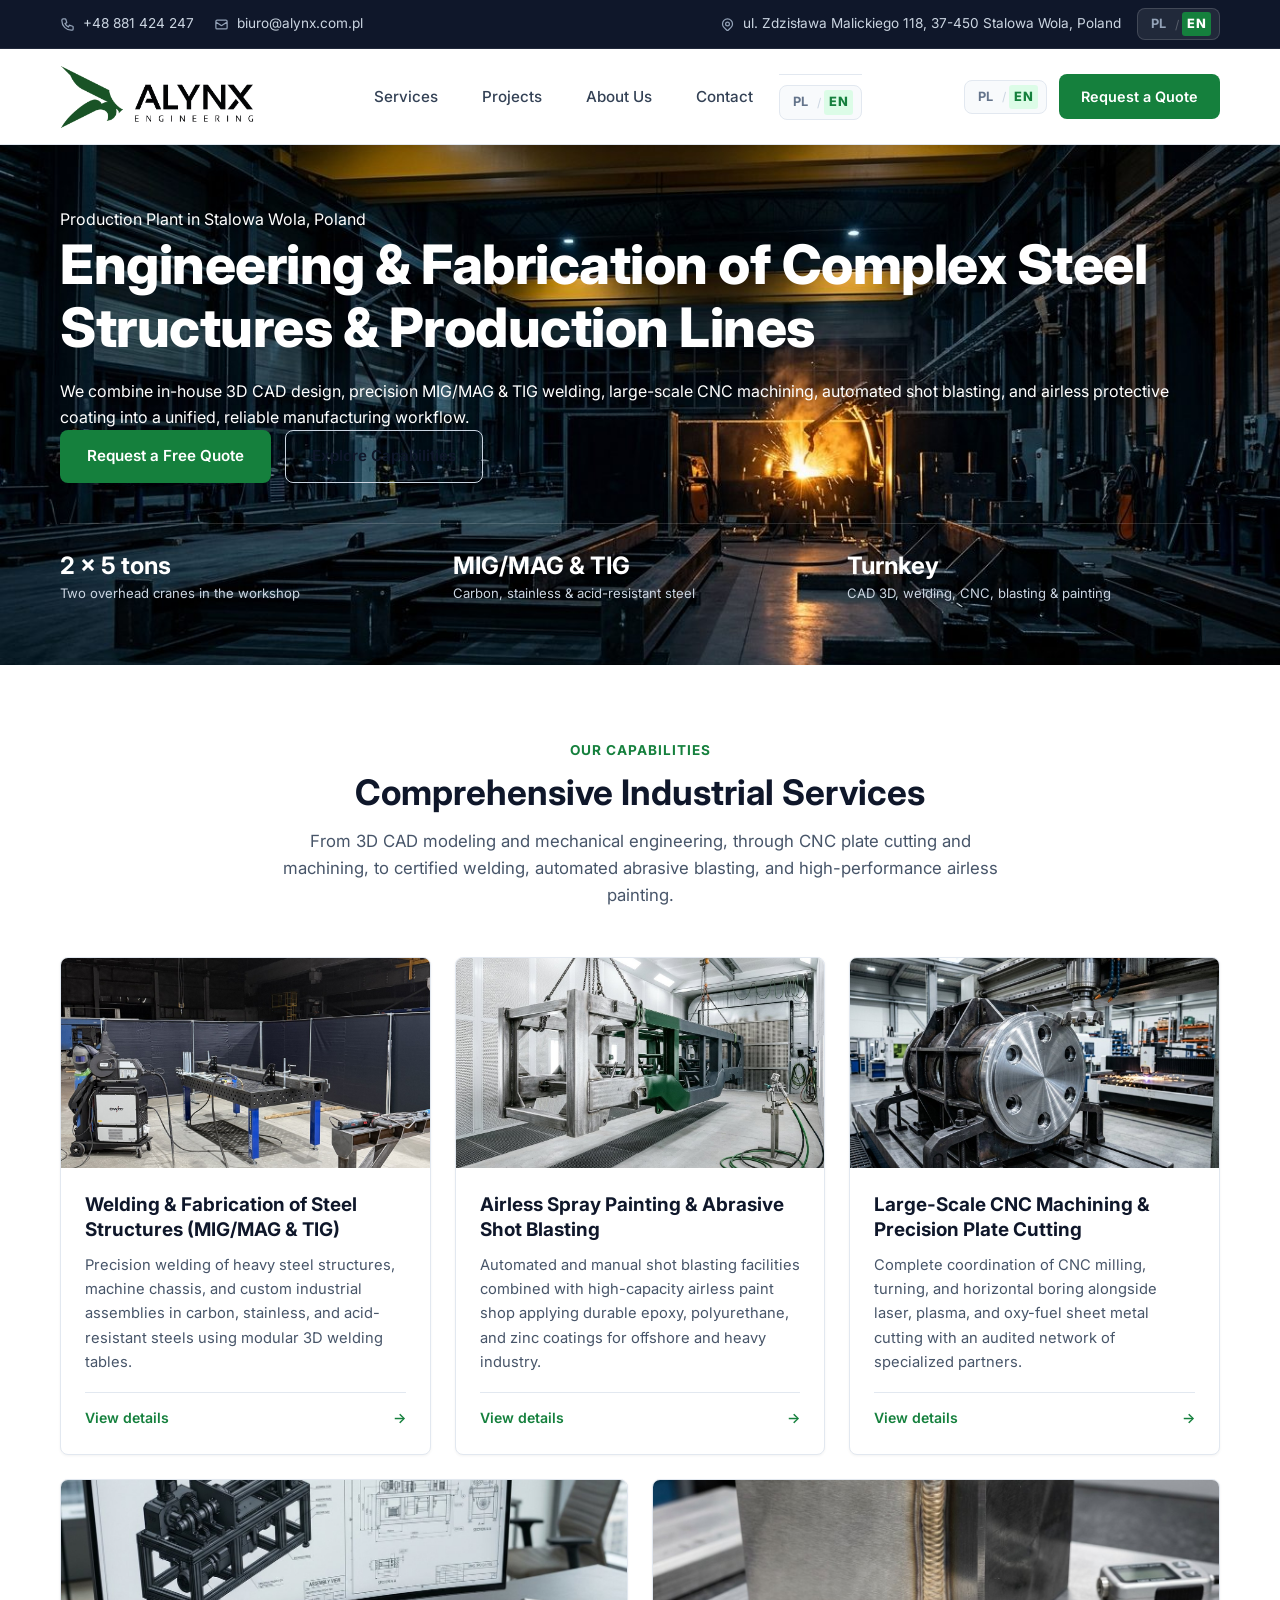
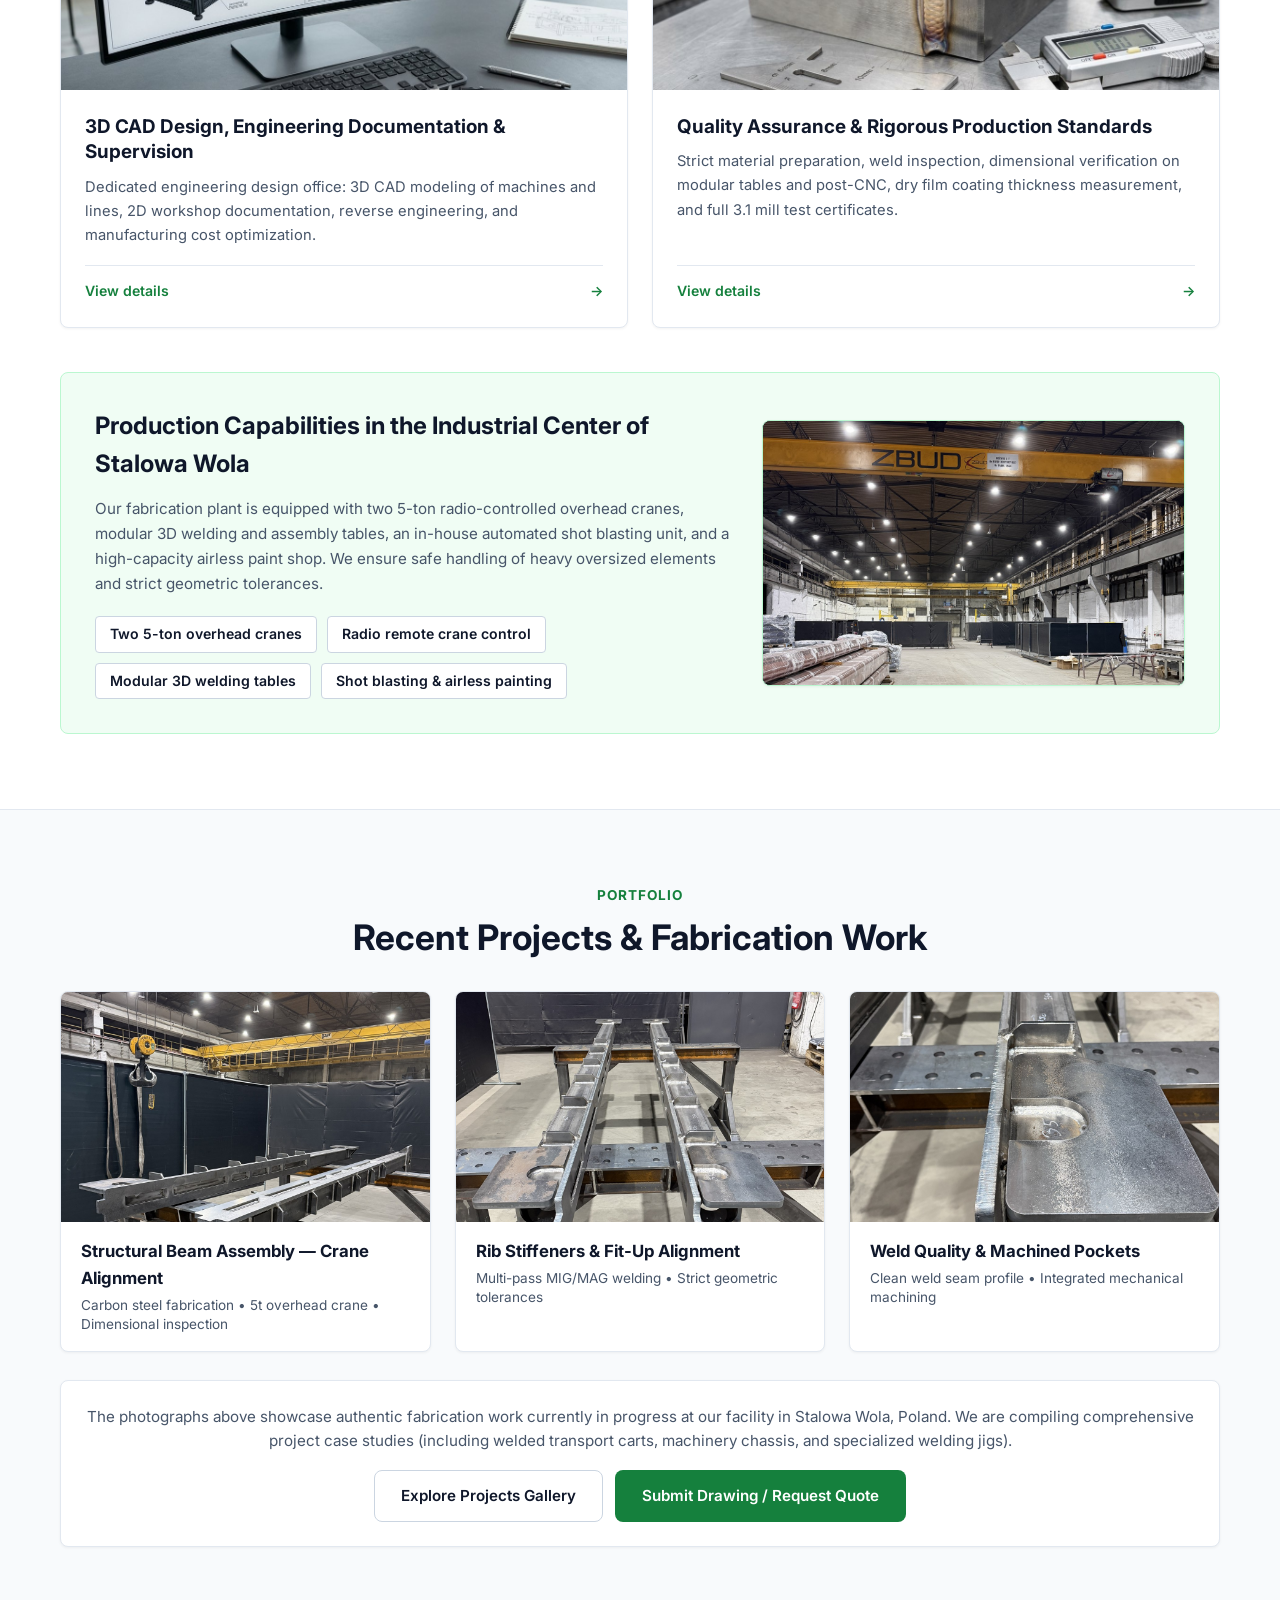
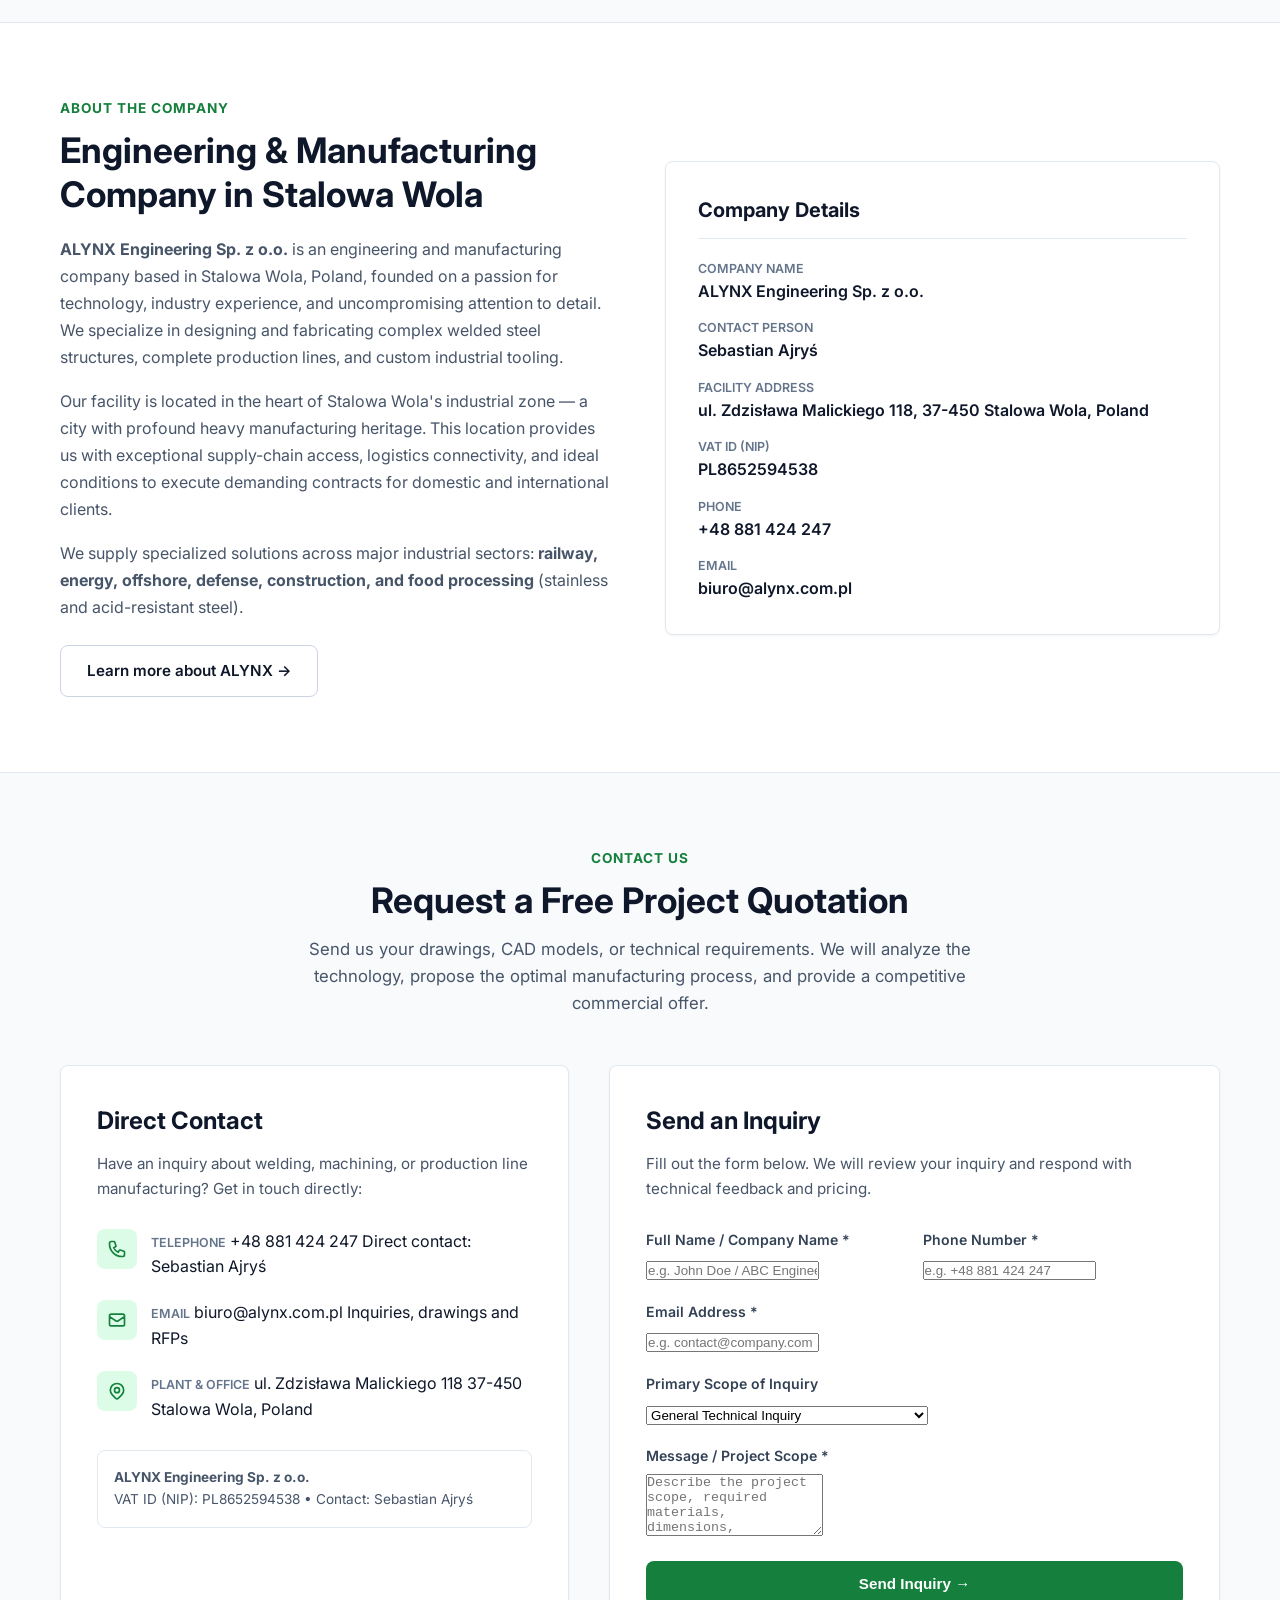
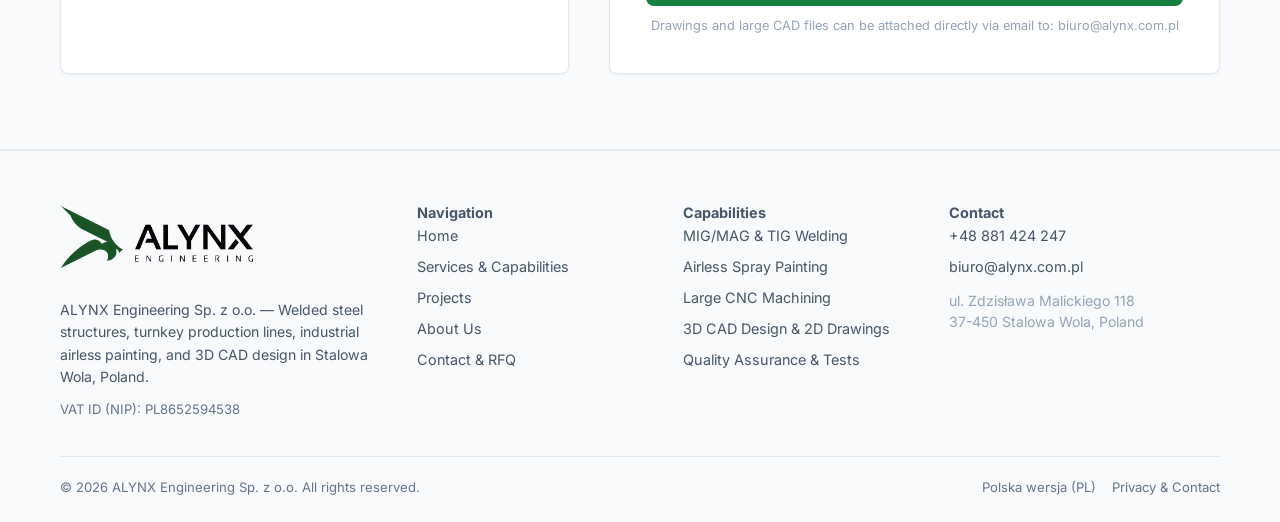
==== en/index.html @ 0e411c33 "feat: add complete English website edition with 1-click language switcher and recropped natural hall" ====
<!DOCTYPE html>
<html lang="en">
<head>
  <meta charset="UTF-8">
  <meta name="viewport" content="width=device-width, initial-scale=1.0">
  <title>ALYNX Engineering — Welded Steel Structures, Production Lines & CAD</title>
  <meta name="description" content="ALYNX Engineering in Stalowa Wola, Poland. Comprehensive fabrication of welded steel structures, production lines, industrial machinery, and CAD 3D engineering.">
  <meta name="keywords" content="welded steel structures Poland, welding Stalowa Wola, MIG MAG TIG welding, airless painting, CNC machining, production lines, CAD 3D design, ALYNX Engineering">
  
  <!-- Identity for Google, Chrome & PWA -->
  <meta name="application-name" content="ALYNX">
  <meta name="apple-mobile-web-app-title" content="ALYNX">
  <meta property="og:site_name" content="ALYNX Engineering">
  <meta property="og:title" content="ALYNX Engineering — Welded Steel Structures & Production Lines">
  <meta property="og:description" content="Turnkey engineering and steel fabrication in Stalowa Wola, Poland. MIG/MAG and TIG welding, airless painting, CNC machining and CAD 3D.">
  <meta property="og:image" content="../assets/images/logo.png">
  <link rel="manifest" href="../site.webmanifest">
  <link rel="alternate" hreflang="pl" href="../index.html">
  <link rel="alternate" hreflang="en" href="./index.html">

  <!-- Schema.org Structured Data -->
  <script type="application/ld+json">
  {
    "@context": "https://schema.org",
    "@type": "WebSite",
    "name": "ALYNX",
    "alternateName": ["ALYNX Engineering", "ALYNX Engineering Sp. z o.o."],
    "url": "https://alynx.com.pl/en/"
  }
  </script>

  <!-- Favicon & Stylesheet -->
  <link rel="icon" type="image/png" href="../assets/images/favicon.png">
  <link rel="stylesheet" href="../assets/css/style.css">
</head>
<body>

  <!-- ========================================================================
       TOP INFORMATION BAR
       ======================================================================== -->
  <div class="top-bar">
    <div class="container top-bar-content">
      <div style="display: flex; gap: 20px; align-items: center; flex-wrap: wrap;">
        <span class="top-bar-item">
          <svg xmlns="http://www.w3.org/2000/svg" fill="none" viewBox="0 0 24 24" stroke="currentColor">
            <path stroke-linecap="round" stroke-linejoin="round" stroke-width="2" d="M3 5a2 2 0 012-2h3.28a1 1 0 01.948.684l1.498 4.493a1 1 0 01-.502 1.21l-2.257 1.13a11.042 11.042 0 005.516 5.516l1.13-2.257a1 1 0 011.21-.502l4.493 1.498a1 1 0 01.684.949V19a2 2 0 01-2 2h-1C9.716 21 3 14.284 3 6V5z"/>
          </svg>
          <a href="tel:+48881424247">+48 881 424 247</a>
        </span>
        <span class="top-bar-item">
          <svg xmlns="http://www.w3.org/2000/svg" fill="none" viewBox="0 0 24 24" stroke="currentColor">
            <path stroke-linecap="round" stroke-linejoin="round" stroke-width="2" d="M3 8l7.89 5.26a2 2 0 002.22 0L21 8M5 19h14a2 2 0 002-2V7a2 2 0 00-2-2H5a2 2 0 00-2 2v10a2 2 0 002 2z"/>
          </svg>
          <a href="mailto:biuro@alynx.com.pl">biuro@alynx.com.pl</a>
        </span>
      </div>
      <div style="display: flex; gap: 16px; align-items: center;">
        <span class="top-bar-item">
          <svg xmlns="http://www.w3.org/2000/svg" fill="none" viewBox="0 0 24 24" stroke="currentColor">
            <path stroke-linecap="round" stroke-linejoin="round" stroke-width="2" d="M17.657 16.657L13.414 20.9a1.998 1.998 0 01-2.827 0l-4.244-4.243a8 8 0 1111.314 0z"/>
            <path stroke-linecap="round" stroke-linejoin="round" stroke-width="2" d="M15 11a3 3 0 11-6 0 3 3 0 016 0z"/>
          </svg>
          ul. Zdzisława Malickiego 118, 37-450 Stalowa Wola, Poland
        </span>
        <div class="lang-switcher" aria-label="Language selection">
          <a href="../index.html" class="lang-item" hreflang="pl" title="Polska wersja">PL</a>
          <span class="lang-separator">/</span>
          <span class="lang-item active">EN</span>
        </div>
      </div>
    </div>
  </div>

  <!-- ========================================================================
       MAIN HEADER & NAVIGATION
       ======================================================================== -->
  <header class="site-header">
    <div class="container header-inner">
      
      <!-- Official Logo linking to EN Homepage -->
      <a href="index.html" class="logo-btn" title="ALYNX Engineering — Home">
        <img src="../assets/images/logo.png" alt="ALYNX Engineering">
      </a>

      <!-- Navigation Menu -->
      <nav aria-label="Main navigation">
        <ul class="nav-menu" id="navMenu">
          <li><a href="services.html" class="nav-link">Services</a></li>
          <li><a href="projects.html" class="nav-link">Projects</a></li>
          <li><a href="about.html" class="nav-link">About Us</a></li>
          <li><a href="contact.html" class="nav-link">Contact</a></li>
          <li class="mobile-only-action" style="margin-top: 10px;">
            <a href="contact.html" class="btn btn-primary" style="width: 100%; text-align: center; justify-content: center;">Request a Quote</a>
          </li>
          <li class="mobile-only-action">
            <a href="tel:+48881424247" class="mobile-call-link">
              <svg xmlns="http://www.w3.org/2000/svg" width="18" height="18" fill="none" viewBox="0 0 24 24" stroke="currentColor">
                <path stroke-linecap="round" stroke-linejoin="round" stroke-width="2" d="M3 5a2 2 0 012-2h3.28a1 1 0 01.948.684l1.498 4.493a1 1 0 01-.502 1.21l-2.257 1.13a11.042 11.042 0 005.516 5.516l1.13-2.257a1 1 0 011.21-.502l4.493 1.498a1 1 0 01.684.949V19a2 2 0 01-2 2h-1C9.716 21 3 14.284 3 6V5z"/>
              </svg>
              Call: +48 881 424 247
            </a>
          </li>
          <li class="mobile-only-action" style="padding-top: 10px; border-top: 1px solid var(--gray-border); display: flex; justify-content: center;">
            <div class="lang-switcher" aria-label="Language selection">
              <a href="../index.html" class="lang-item" hreflang="pl">PL</a>
              <span class="lang-separator">/</span>
              <span class="lang-item active">EN</span>
            </div>
          </li>
        </ul>
      </nav>

      <!-- Action buttons & Language Switcher -->
      <div style="display: flex; align-items: center; gap: 12px;">
        <div class="lang-switcher" aria-label="Language selection">
          <a href="../index.html" class="lang-item" hreflang="pl" title="Polska wersja">PL</a>
          <span class="lang-separator">/</span>
          <span class="lang-item active">EN</span>
        </div>

        <a href="contact.html" class="header-cta-btn">Request a Quote</a>
        
        <button type="button" class="mobile-menu-btn" id="mobileMenuBtn" aria-label="Open menu">
          <svg xmlns="http://www.w3.org/2000/svg" fill="none" viewBox="0 0 24 24" stroke="currentColor">
            <path stroke-linecap="round" stroke-linejoin="round" stroke-width="2" d="M4 6h16M4 12h16m-7 6h7"/>
          </svg>
        </button>
      </div>

    </div>
  </header>

  <!-- ========================================================================
       HERO SECTION
       ======================================================================== -->
  <section class="hero">
    <div class="hero-bg"></div>
    <div class="container hero-container">
      
      <div class="hero-content">
        <div class="hero-badge">
          <span></span>
          Production Plant in Stalowa Wola, Poland
        </div>
        
        <h1 class="hero-title">
          Engineering &amp; Fabrication of Complex Steel Structures &amp; Production Lines
        </h1>
        
        <p class="hero-desc">
          We combine in-house 3D CAD design, precision MIG/MAG &amp; TIG welding, large-scale CNC machining, automated shot blasting, and airless protective coating into a unified, reliable manufacturing workflow.
        </p>

        <div class="hero-actions">
          <a href="contact.html" class="btn btn-primary">Request a Free Quote</a>
          <a href="services.html" class="btn btn-outline">Explore Capabilities</a>
        </div>
      </div>

      <!-- Workshop Capabilities Stats -->
      <div class="hero-stats">
        <div class="stat-item">
          <span class="stat-number">2 × 5 tons</span>
          <span class="stat-label">Two overhead cranes in the workshop</span>
        </div>
        <div class="stat-item">
          <span class="stat-number">MIG/MAG &amp; TIG</span>
          <span class="stat-label">Carbon, stainless &amp; acid-resistant steel</span>
        </div>
        <div class="stat-item">
          <span class="stat-number">Turnkey</span>
          <span class="stat-label">CAD 3D, welding, CNC, blasting &amp; painting</span>
        </div>
      </div>

    </div>
  </section>

  <!-- ========================================================================
       SECTION 1: SERVICES & CAPABILITIES
       ======================================================================== -->
  <section class="section" id="services">
    <div class="container">
      
      <div class="section-header">
        <div class="section-kicker">Our Capabilities</div>
        <h2 class="section-title">Comprehensive Industrial Services</h2>
        <p class="section-desc">
          From 3D CAD modeling and mechanical engineering, through CNC plate cutting and machining, to certified welding, automated abrasive blasting, and high-performance airless painting.
        </p>
      </div>

      <div class="services-grid-5">
        
        <!-- Service 1 -->
        <a href="services.html#welding" class="service-card">
          <div class="service-image">
            <img src="../assets/images/services/service-welding.jpg" alt="MIG/MAG and TIG welding station at ALYNX Engineering with 3D modular table and 5t crane">
          </div>
          <div class="service-content">
            <h3 class="service-title">Welding &amp; Fabrication of Steel Structures (MIG/MAG &amp; TIG)</h3>
            <p class="service-desc">
              Precision welding of heavy steel structures, machine chassis, and custom industrial assemblies in carbon, stainless, and acid-resistant steels using modular 3D welding tables.
            </p>
            <div class="service-card-footer">
              <span>View details</span>
              <span>&rarr;</span>
            </div>
          </div>
        </a>

        <!-- Service 2 -->
        <a href="services.html#painting" class="service-card">
          <div class="service-image">
            <img src="../assets/images/services/service-coating.jpg" alt="Airless spray painting and abrasive shot blasting for steel structures">
          </div>
          <div class="service-content">
            <h3 class="service-title">Airless Spray Painting &amp; Abrasive Shot Blasting</h3>
            <p class="service-desc">
              Automated and manual shot blasting facilities combined with high-capacity airless paint shop applying durable epoxy, polyurethane, and zinc coatings for offshore and heavy industry.
            </p>
            <div class="service-card-footer">
              <span>View details</span>
              <span>&rarr;</span>
            </div>
          </div>
        </a>

        <!-- Service 3 -->
        <a href="services.html#cnc" class="service-card">
          <div class="service-image">
            <img src="../assets/images/services/service-cnc.jpg" alt="Large-scale CNC machining of welded machine frames and precision plate cutting">
          </div>
          <div class="service-content">
            <h3 class="service-title">Large-Scale CNC Machining &amp; Precision Plate Cutting</h3>
            <p class="service-desc">
              Complete coordination of CNC milling, turning, and horizontal boring alongside laser, plasma, and oxy-fuel sheet metal cutting with an audited network of specialized partners.
            </p>
            <div class="service-card-footer">
              <span>View details</span>
              <span>&rarr;</span>
            </div>
          </div>
        </a>

        <!-- Service 4 -->
        <a href="services.html#cad" class="service-card">
          <div class="service-image">
            <img src="../assets/images/services/service-cad.jpg" alt="In-house 3D CAD design station and 2D technical workshop documentation">
          </div>
          <div class="service-content">
            <h3 class="service-title">3D CAD Design, Engineering Documentation &amp; Supervision</h3>
            <p class="service-desc">
              Dedicated engineering design office: 3D CAD modeling of machines and lines, 2D workshop documentation, reverse engineering, and manufacturing cost optimization.
            </p>
            <div class="service-card-footer">
              <span>View details</span>
              <span>&rarr;</span>
            </div>
          </div>
        </a>

        <!-- Service 5 -->
        <a href="services.html#quality" class="service-card">
          <div class="service-image">
            <img src="../assets/images/services/service-quality.jpg" alt="Quality control, weld inspection and dimensional verification in the workshop">
          </div>
          <div class="service-content">
            <h3 class="service-title">Quality Assurance &amp; Rigorous Production Standards</h3>
            <p class="service-desc">
              Strict material preparation, weld inspection, dimensional verification on modular tables and post-CNC, dry film coating thickness measurement, and full 3.1 mill test certificates.
            </p>
            <div class="service-card-footer">
              <span>View details</span>
              <span>&rarr;</span>
            </div>
          </div>
        </a>

      </div>

      <!-- Workshop Capabilities Banner -->
      <div class="tables-banner">
        <div>
          <h3>Production Capabilities in the Industrial Center of Stalowa Wola</h3>
          <p>
            Our fabrication plant is equipped with two 5-ton radio-controlled overhead cranes, modular 3D welding and assembly tables, an in-house automated shot blasting unit, and a high-capacity airless paint shop. We ensure safe handling of heavy oversized elements and strict geometric tolerances.
          </p>
          <div class="tables-sizes-list">
            <span class="tables-sizes-badge">Two 5-ton overhead cranes</span>
            <span class="tables-sizes-badge">Radio remote crane control</span>
            <span class="tables-sizes-badge">Modular 3D welding tables</span>
            <span class="tables-sizes-badge">Shot blasting &amp; airless painting</span>
          </div>
        </div>
        <div class="tables-banner-img">
          <img src="../assets/images/tables/facility-hall.jpg" alt="Production workshop of ALYNX Engineering in Stalowa Wola with two 5-ton overhead cranes and welding booths" data-lightbox="../assets/images/tables/facility-hall.jpg" data-caption="Production workshop of ALYNX Engineering in Stalowa Wola: 5-ton overhead cranes with radio control and modular welding stations" style="cursor: pointer;">
        </div>
      </div>

    </div>
  </section>

  <!-- ========================================================================
       SECTION 2: PROJECTS & PORTFOLIO
       ======================================================================== -->
  <section class="section section-alt" id="projects">
    <div class="container">
      
      <div class="section-header" style="margin-bottom: 32px;">
        <div class="section-kicker">Portfolio</div>
        <h2 class="section-title">Recent Projects &amp; Fabrication Work</h2>
      </div>

      <!-- Gallery Grid of recent work -->
      <div class="gallery-grid" style="margin-bottom: 28px;">
        <div class="gallery-item">
          <div class="gallery-img-wrap">
            <img src="../assets/images/realizacje/realizacja-01.jpg" alt="Heavy structural beam assembly — fabrication and alignment under a 5-ton crane" data-lightbox="../assets/images/realizacje/realizacja-01.jpg" data-caption="Heavy structural beam assembly — fabrication and alignment under a 5-ton crane in the Stalowa Wola workshop" style="cursor: pointer;">
          </div>
          <div class="gallery-info">
            <div class="gallery-title">Structural Beam Assembly — Crane Alignment</div>
            <div class="gallery-sub">Carbon steel fabrication • 5t overhead crane • Dimensional inspection</div>
          </div>
        </div>

        <div class="gallery-item">
          <div class="gallery-img-wrap">
            <img src="../assets/images/realizacje/realizacja-02.jpg" alt="Internal stiffeners, rib alignment and precision weld preparation" data-lightbox="../assets/images/realizacje/realizacja-02.jpg" data-caption="Internal stiffeners, rib alignment and precision weld preparation on assembly trestles" style="cursor: pointer;">
          </div>
          <div class="gallery-info">
            <div class="gallery-title">Rib Stiffeners &amp; Fit-Up Alignment</div>
            <div class="gallery-sub">Multi-pass MIG/MAG welding • Strict geometric tolerances</div>
          </div>
        </div>

        <div class="gallery-item">
          <div class="gallery-img-wrap">
            <img src="../assets/images/realizacje/realizacja-03.jpg" alt="High-quality multi-pass weld profile and CNC-milled pocket in heavy steel plate" data-lightbox="../assets/images/realizacje/realizacja-03.jpg" data-caption="High-quality multi-pass weld profile and CNC-milled pocket in heavy steel plate" style="cursor: pointer;">
          </div>
          <div class="gallery-info">
            <div class="gallery-title">Weld Quality &amp; Machined Pockets</div>
            <div class="gallery-sub">Clean weld seam profile • Integrated mechanical machining</div>
          </div>
        </div>
      </div>

      <div style="background-color: #FFFFFF; border: 1px solid var(--gray-border); border-radius: var(--radius); padding: 24px; text-align: center; box-shadow: var(--shadow-sm);">
        <p style="color: var(--text-muted); font-size: 0.95rem; margin-bottom: 16px; line-height: 1.6;">
          The photographs above showcase authentic fabrication work currently in progress at our facility in Stalowa Wola, Poland. We are compiling comprehensive project case studies (including welded transport carts, machinery chassis, and specialized welding jigs).
        </p>
        <div style="display: flex; gap: 12px; justify-content: center; flex-wrap: wrap;">
          <a href="projects.html" class="btn btn-outline">Explore Projects Gallery</a>
          <a href="contact.html" class="btn btn-primary">Submit Drawing / Request Quote</a>
        </div>
      </div>

    </div>
  </section>

  <!-- ========================================================================
       SECTION 3: ABOUT US
       ======================================================================== -->
  <section class="section" id="about">
    <div class="container">
      <div class="about-grid">
        
        <div class="about-text">
          <div class="section-kicker">About the Company</div>
          <h2 class="section-title" style="text-align: left; margin-bottom: 20px;">
            Engineering &amp; Manufacturing Company in Stalowa Wola
          </h2>
          <p>
            <strong>ALYNX Engineering Sp. z o.o.</strong> is an engineering and manufacturing company based in Stalowa Wola, Poland, founded on a passion for technology, industry experience, and uncompromising attention to detail. We specialize in designing and fabricating complex welded steel structures, complete production lines, and custom industrial tooling.
          </p>
          <p>
            Our facility is located in the heart of Stalowa Wola's industrial zone — a city with profound heavy manufacturing heritage. This location provides us with exceptional supply-chain access, logistics connectivity, and ideal conditions to execute demanding contracts for domestic and international clients.
          </p>
          <p>
            We supply specialized solutions across major industrial sectors: <strong>railway, energy, offshore, defense, construction, and food processing</strong> (stainless and acid-resistant steel).
          </p>

          <div style="margin-top: 24px;">
            <a href="about.html" class="btn btn-outline">Learn more about ALYNX &rarr;</a>
          </div>
        </div>

        <!-- Company Details Card -->
        <div class="about-card-box">
          <h4>Company Details</h4>
          
          <div class="company-data-row">
            <span class="company-data-label">Company Name</span>
            <span class="company-data-value">ALYNX Engineering Sp. z o.o.</span>
          </div>

          <div class="company-data-row">
            <span class="company-data-label">Contact Person</span>
            <span class="company-data-value">Sebastian Ajryś</span>
          </div>

          <div class="company-data-row">
            <span class="company-data-label">Facility Address</span>
            <span class="company-data-value">ul. Zdzisława Malickiego 118, 37-450 Stalowa Wola, Poland</span>
          </div>

          <div class="company-data-row">
            <span class="company-data-label">VAT ID (NIP)</span>
            <span class="company-data-value">PL8652594538</span>
          </div>

          <div class="company-data-row">
            <span class="company-data-label">Phone</span>
            <span class="company-data-value"><a href="tel:+48881424247">+48 881 424 247</a></span>
          </div>

          <div class="company-data-row" style="margin-bottom: 0;">
            <span class="company-data-label">Email</span>
            <span class="company-data-value"><a href="mailto:biuro@alynx.com.pl">biuro@alynx.com.pl</a></span>
          </div>
        </div>

      </div>
    </div>
  </section>

  <!-- ========================================================================
       SECTION 4: CONTACT & RFP FORM
       ======================================================================== -->
  <section class="section section-alt" id="contact">
    <div class="container">
      
      <div class="section-header">
        <div class="section-kicker">Contact Us</div>
        <h2 class="section-title">Request a Free Project Quotation</h2>
        <p class="section-desc">
          Send us your drawings, CAD models, or technical requirements. We will analyze the technology, propose the optimal manufacturing process, and provide a competitive commercial offer.
        </p>
      </div>

      <div class="contact-grid">
        
        <!-- Contact Card -->
        <div class="contact-card">
          <h3>Direct Contact</h3>
          <p>
            Have an inquiry about welding, machining, or production line manufacturing? Get in touch directly:
          </p>

          <div class="contact-list">
            <div class="contact-row">
              <div class="contact-icon">
                <svg xmlns="http://www.w3.org/2000/svg" fill="none" viewBox="0 0 24 24" stroke="currentColor">
                  <path stroke-linecap="round" stroke-linejoin="round" stroke-width="2" d="M3 5a2 2 0 012-2h3.28a1 1 0 01.948.684l1.498 4.493a1 1 0 01-.502 1.21l-2.257 1.13a11.042 11.042 0 005.516 5.516l1.13-2.257a1 1 0 011.21-.502l4.493 1.498a1 1 0 01.684.949V19a2 2 0 01-2 2h-1C9.716 21 3 14.284 3 6V5z"/>
                </svg>
              </div>
              <div>
                <span class="contact-label">Telephone</span>
                <a href="tel:+48881424247" class="contact-val">+48 881 424 247</a>
                <span class="contact-sub">Direct contact: Sebastian Ajryś</span>
              </div>
            </div>

            <div class="contact-row">
              <div class="contact-icon">
                <svg xmlns="http://www.w3.org/2000/svg" fill="none" viewBox="0 0 24 24" stroke="currentColor">
                  <path stroke-linecap="round" stroke-linejoin="round" stroke-width="2" d="M3 8l7.89 5.26a2 2 0 002.22 0L21 8M5 19h14a2 2 0 002-2V7a2 2 0 00-2-2H5a2 2 0 00-2 2v10a2 2 0 002 2z"/>
                </svg>
              </div>
              <div>
                <span class="contact-label">Email</span>
                <a href="mailto:biuro@alynx.com.pl" class="contact-val">biuro@alynx.com.pl</a>
                <span class="contact-sub">Inquiries, drawings and RFPs</span>
              </div>
            </div>

            <div class="contact-row">
              <div class="contact-icon">
                <svg xmlns="http://www.w3.org/2000/svg" fill="none" viewBox="0 0 24 24" stroke="currentColor">
                  <path stroke-linecap="round" stroke-linejoin="round" stroke-width="2" d="M17.657 16.657L13.414 20.9a1.998 1.998 0 01-2.827 0l-4.244-4.243a8 8 0 1111.314 0z"/>
                  <path stroke-linecap="round" stroke-linejoin="round" stroke-width="2" d="M15 11a3 3 0 11-6 0 3 3 0 016 0z"/>
                </svg>
              </div>
              <div>
                <span class="contact-label">Plant &amp; Office</span>
                <span class="contact-val">ul. Zdzisława Malickiego 118</span>
                <span class="contact-sub">37-450 Stalowa Wola, Poland</span>
              </div>
            </div>
          </div>

          <div style="background-color: #FFFFFF; border: 1px solid var(--gray-border); border-radius: var(--radius); padding: 16px; font-size: 0.85rem; color: #475569;">
            <strong>ALYNX Engineering Sp. z o.o.</strong><br>
            VAT ID (NIP): PL8652594538 • Contact: Sebastian Ajryś
          </div>
        </div>

        <!-- RFQ Form -->
        <div class="contact-card">
          <h3>Send an Inquiry</h3>
          <p>
            Fill out the form below. We will review your inquiry and respond with technical feedback and pricing.
          </p>

          <form id="contactForm" class="contact-form">
            <div class="form-row">
              <div class="form-group">
                <label for="cName" class="form-label">Full Name / Company Name *</label>
                <input type="text" id="cName" class="form-control" placeholder="e.g. John Doe / ABC Engineering" required>
              </div>
              <div class="form-group">
                <label for="cPhone" class="form-label">Phone Number *</label>
                <input type="tel" id="cPhone" class="form-control" placeholder="e.g. +48 881 424 247" required>
              </div>
            </div>

            <div class="form-group">
              <label for="cEmail" class="form-label">Email Address *</label>
              <input type="email" id="cEmail" class="form-control" placeholder="e.g. contact@company.com" required>
            </div>

            <div class="form-group">
              <label for="cService" class="form-label">Primary Scope of Inquiry</label>
              <select id="cService" class="form-control">
                <option value="General Inquiry">General Technical Inquiry</option>
                <option value="Welding & Steel Structures">Welding &amp; Fabrication of Steel Structures</option>
                <option value="Airless Spray Painting & Blasting">Airless Painting &amp; Abrasive Blasting</option>
                <option value="CNC Machining & Cutting">Large-Scale CNC Machining &amp; Cutting</option>
                <option value="CAD 3D Design">3D CAD Design &amp; Technical Documentation</option>
                <option value="Production Lines">Complete Production Lines / Jigs &amp; Fixtures</option>
              </select>
            </div>

            <div class="form-group">
              <label for="cMessage" class="form-label">Message / Project Scope *</label>
              <textarea id="cMessage" class="form-control" rows="4" placeholder="Describe the project scope, required materials, dimensions, quantities, or technical requirements..." required></textarea>
            </div>

            <button type="submit" class="btn btn-primary" style="width: 100%; justify-content: center;" id="submitBtn">
              Send Inquiry &rarr;
            </button>
            <div style="font-size: 0.8rem; color: #94A3B8; text-align: center; margin-top: 10px;">
              Drawings and large CAD files can be attached directly via email to: biuro@alynx.com.pl
            </div>
          </form>
        </div>

      </div>

    </div>
  </section>

  <!-- ========================================================================
       FOOTER
       ======================================================================== -->
  <footer class="site-footer">
    <div class="container">
      
      <div class="footer-grid">
        
        <!-- Column 1: About & Logo -->
        <div>
          <a href="index.html" class="logo-btn" style="margin-bottom: 12px;">
            <img src="../assets/images/logo.png" alt="ALYNX Engineering" class="footer-logo">
          </a>
          <p class="footer-about">
            ALYNX Engineering Sp. z o.o. — Welded steel structures, turnkey production lines, industrial airless painting, and 3D CAD design in Stalowa Wola, Poland.
          </p>
          <div style="font-size: 0.82rem; color: #64748B;">VAT ID (NIP): PL8652594538</div>
        </div>

        <!-- Column 2: Navigation Links -->
        <div>
          <h4 class="footer-title">Navigation</h4>
          <ul class="footer-links">
            <li><a href="index.html">Home</a></li>
            <li><a href="services.html">Services &amp; Capabilities</a></li>
            <li><a href="projects.html">Projects</a></li>
            <li><a href="about.html">About Us</a></li>
            <li><a href="contact.html">Contact &amp; RFQ</a></li>
          </ul>
        </div>

        <!-- Column 3: Capabilities -->
        <div>
          <h4 class="footer-title">Capabilities</h4>
          <ul class="footer-links">
            <li><a href="services.html#welding">MIG/MAG &amp; TIG Welding</a></li>
            <li><a href="services.html#painting">Airless Spray Painting</a></li>
            <li><a href="services.html#cnc">Large CNC Machining</a></li>
            <li><a href="services.html#cad">3D CAD Design &amp; 2D Drawings</a></li>
            <li><a href="services.html#quality">Quality Assurance &amp; Tests</a></li>
          </ul>
        </div>

        <!-- Column 4: Contact -->
        <div>
          <h4 class="footer-title">Contact</h4>
          <ul class="footer-links">
            <li><a href="tel:+48881424247">+48 881 424 247</a></li>
            <li><a href="mailto:biuro@alynx.com.pl">biuro@alynx.com.pl</a></li>
            <li style="color: #94A3B8; font-size: 0.88rem; line-height: 1.5; margin-top: 4px;">
              ul. Zdzisława Malickiego 118<br>
              37-450 Stalowa Wola, Poland
            </li>
          </ul>
        </div>

      </div>

      <!-- Copyright Bottom Bar -->
      <div class="footer-bottom">
        <div>
          &copy; <span id="currentYear">2026</span> ALYNX Engineering Sp. z o.o. All rights reserved.
        </div>
        <div style="display: flex; gap: 16px; align-items: center;">
          <a href="../index.html" hreflang="pl">Polska wersja (PL)</a>
          <a href="contact.html">Privacy &amp; Contact</a>
        </div>
      </div>

    </div>
  </footer>

  <!-- Main JavaScript File -->
  <script src="../assets/js/main.js"></script>
</body>
</html>
---- assets/css/style.css ----
/* ==========================================================================
   ALYNX Engineering — Oficjalny Arkusz Stylów
   Kolorystyka: Przemysłowa zieleń (Forest Green) + Odcienie szarości i grafitu
   Styl: Czysty, przejrzysty, autentyczny warsztatowy (wzorem Qualis Konstrukcje)
   Pełna optymalizacja responsywna Mobile-First (RWD dla telefonów i tabletów)
   ========================================================================== */

@import url('https://fonts.googleapis.com/css2?family=Inter:wght@400;500;600;700;800&display=swap');

/* --- Zmienne projektowe --- */
:root {
  /* Tła */
  --bg-body: #FFFFFF;
  --bg-alt: #F8FAFC;
  --bg-card: #FFFFFF;
  
  /* Typografia i teksty */
  --text-main: #0F172A;
  --text-muted: #475569;
  --text-light: #64748B;
  
  /* Odcienie szarości */
  --gray-border: #E2E8F0;
  --gray-border-hover: #CBD5E1;
  --gray-dark: #0F172A;
  --gray-slate: #1E293B;
  
  /* Odcienie zieleni (przemysłowy, elegancki, solidny) */
  --primary: #15803D;        /* Forest / Racing Industrial Green */
  --primary-hover: #166534;  /* Ciemniejsza zieleń przy najechaniu */
  --primary-dark: #14532D;
  --primary-light: #DCFCE7; /* Bardzo jasny miętowy/szałwiowy */
  --primary-subtle: #F0FDF4;/* Tło subtelnych sekcji */
  --accent-green: #22C55E;  /* Żywsza zieleń na akcenty */

  /* Czcionka */
  --font-base: 'Inter', -apple-system, BlinkMacSystemFont, "Segoe UI", Roboto, Helvetica, Arial, sans-serif;
  
  /* Wymiary i odstępy */
  --container-width: 1200px;
  --header-height: 95px;    /* Wysokość nagłówka na komputerach */
  --radius: 8px;
  --shadow-sm: 0 1px 3px rgba(0, 0, 0, 0.05);
  --shadow-md: 0 4px 14px rgba(0, 0, 0, 0.08);
  --shadow-lg: 0 10px 30px rgba(0, 0, 0, 0.12);
  --transition: all 0.2s ease-in-out;
}

/* --- Reset & Baza --- */
*, *::before, *::after {
  box-sizing: border-box;
  margin: 0;
  padding: 0;
}

html {
  scroll-behavior: smooth;
  font-size: 16px;
  -webkit-text-size-adjust: 100%;
}

body {
  font-family: var(--font-base);
  background-color: var(--bg-body);
  color: var(--text-main);
  line-height: 1.6;
  overflow-x: hidden;
  -webkit-font-smoothing: antialiased;
  -moz-osx-font-smoothing: grayscale;
}

img {
  max-width: 100%;
  height: auto;
  display: block;
}

a {
  color: inherit;
  text-decoration: none;
  transition: var(--transition);
  touch-action: manipulation;
}

ul {
  list-style: none;
}

.container {
  width: 100%;
  max-width: var(--container-width);
  margin-left: auto;
  margin-right: auto;
  padding-left: 20px;
  padding-right: 20px;
}

/* Ukrycie elementów wyłącznie mobilnych na desktopie */
.mobile-only-action {
  display: none;
}

/* --- Górny pasek (Top Bar) --- */
.top-bar {
  background-color: #0F172A;
  color: #94A3B8;
  font-size: 0.85rem;
  padding: 8px 0;
  border-bottom: 1px solid rgba(255, 255, 255, 0.08);
}

.top-bar-content {
  display: flex;
  justify-content: space-between;
  align-items: center;
  flex-wrap: wrap;
  gap: 12px;
}

.top-bar-item {
  display: inline-flex;
  align-items: center;
  gap: 8px;
  color: #CBD5E1;
}

.top-bar-item a:hover {
  color: #FFFFFF;
}

.top-bar-item svg {
  width: 15px;
  height: 15px;
  color: #94A3B8;
}

/* Przełącznik języka (Language Switcher) */
.lang-switcher {
  display: inline-flex;
  align-items: center;
  gap: 3px;
  background-color: var(--bg-alt);
  border: 1px solid var(--gray-border);
  border-radius: var(--radius);
  padding: 4px 8px;
  font-size: 0.8rem;
  font-weight: 700;
  letter-spacing: 0.5px;
  user-select: none;
  white-space: nowrap;
}

.lang-item {
  color: #64748B;
  text-decoration: none;
  padding: 2px 5px;
  border-radius: 3px;
  transition: color var(--transition), background-color var(--transition);
}

.lang-item:hover {
  color: var(--primary);
}

.lang-item.active {
  color: var(--primary);
  background-color: var(--primary-light);
  font-weight: 800;
  cursor: default;
}

.lang-separator {
  color: #CBD5E1;
  font-weight: 400;
  font-size: 0.75rem;
}

/* Wersja w top barze */
.top-bar .lang-switcher {
  background-color: rgba(255, 255, 255, 0.08);
  border-color: rgba(255, 255, 255, 0.15);
  padding: 3px 8px;
}

.top-bar .lang-item {
  color: #94A3B8;
}

.top-bar .lang-item:hover {
  color: #FFFFFF;
}

.top-bar .lang-item.active {
  color: #FFFFFF;
  background-color: var(--primary);
}

.top-bar .lang-separator {
  color: rgba(255, 255, 255, 0.25);
}

/* --- Główny nagłówek (Header) --- */
.site-header {
  position: sticky;
  top: 0;
  z-index: 999;
  background-color: #FFFFFF;
  border-bottom: 1px solid var(--gray-border);
  box-shadow: var(--shadow-sm);
  transition: var(--transition);
}

.header-inner {
  display: flex;
  align-items: center;
  justify-content: space-between;
  height: var(--header-height);
}

/* Przycisk Logo */
.logo-btn {
  display: inline-flex;
  align-items: center;
  text-decoration: none;
  padding: 4px 0;
  flex-shrink: 0;
}

.logo-btn img {
  height: 64px;
  width: auto;
  max-width: none;
  display: block;
  object-fit: contain;
}

/* Menu nawigacyjne - 4 sekcje / podstrony jak w Qualis */
.nav-menu {
  display: flex;
  align-items: center;
  gap: 8px;
}

.nav-link {
  padding: 10px 18px;
  font-size: 0.95rem;
  font-weight: 500;
  color: #334155;
  border-radius: var(--radius);
  transition: var(--transition);
}

.nav-link:hover, .nav-link.active {
  color: var(--primary);
  background-color: var(--primary-light);
  font-weight: 600;
}

.header-cta-btn {
  display: inline-flex;
  align-items: center;
  gap: 8px;
  background-color: var(--primary);
  color: #FFFFFF;
  font-size: 0.9rem;
  font-weight: 600;
  padding: 11px 22px;
  border-radius: var(--radius);
  transition: var(--transition);
  white-space: nowrap;
}

.header-cta-btn:hover {
  background-color: var(--primary-hover);
  color: #FFFFFF;
}

.mobile-menu-btn {
  display: none;
  background: none;
  border: 1px solid var(--gray-border);
  border-radius: var(--radius);
  padding: 8px;
  cursor: pointer;
  color: #334155;
  touch-action: manipulation;
}

.mobile-menu-btn svg {
  width: 24px;
  height: 24px;
  display: block;
}

/* --- Przyciski ogólne --- */
.btn {
  display: inline-flex;
  align-items: center;
  justify-content: center;
  gap: 8px;
  padding: 13px 26px;
  font-size: 0.95rem;
  font-weight: 600;
  border-radius: var(--radius);
  cursor: pointer;
  transition: var(--transition);
  border: 1px solid transparent;
  touch-action: manipulation;
}

.btn-primary {
  background-color: var(--primary);
  color: #FFFFFF;
}

.btn-primary:hover {
  background-color: var(--primary-hover);
  color: #FFFFFF;
}

.btn-outline-white {
  background-color: transparent;
  border: 1px solid rgba(255, 255, 255, 0.4);
  color: #FFFFFF;
}

.btn-outline-white:hover {
  background-color: rgba(255, 255, 255, 0.15);
  border-color: #FFFFFF;
}

.btn-outline {
  background-color: transparent;
  border-color: #CBD5E1;
  color: #0F172A;
}

.btn-outline:hover {
  background-color: #F1F5F9;
  border-color: #94A3B8;
}

/* --- Hero Section Główna (Wzorem Qualis) --- */
.hero {
  position: relative;
  min-height: 520px;
  display: flex;
  align-items: center;
  background: url('../images/hero/hero-welding.jpg') center center / cover no-repeat;
  color: #FFFFFF;
}

.hero-overlay {
  position: absolute;
  inset: 0;
  background: linear-gradient(135deg, rgba(15, 23, 42, 0.90) 0%, rgba(20, 45, 30, 0.85) 100%);
}

.hero-inner {
  position: relative;
  z-index: 2;
  padding: 70px 0;
  max-width: 820px;
}

.hero-title {
  font-size: clamp(2.1rem, 4.4vw, 3.4rem);
  font-weight: 800;
  color: #FFFFFF;
  line-height: 1.16;
  margin-bottom: 20px;
  letter-spacing: -0.5px;
}

.hero-text {
  font-size: 1.15rem;
  color: #E2E8F0;
  line-height: 1.7;
  margin-bottom: 34px;
}

.hero-actions {
  display: flex;
  flex-wrap: wrap;
  gap: 14px;
  margin-bottom: 40px;
}

.hero-stats {
  display: grid;
  grid-template-columns: repeat(3, 1fr);
  gap: 20px;
  padding-top: 28px;
  border-top: 1px solid rgba(255, 255, 255, 0.15);
}

.stat-item {
  display: flex;
  flex-direction: column;
}

.stat-number {
  font-size: 1.5rem;
  font-weight: 700;
  color: #FFFFFF;
  line-height: 1.2;
}

.stat-label {
  font-size: 0.82rem;
  color: #CBD5E1;
  margin-top: 2px;
}

/* --- Hero Podstron (Subpage Hero Banner) --- */
.page-hero {
  background-color: #0F172A;
  color: #FFFFFF;
  padding: 50px 0 45px;
  border-bottom: 1px solid var(--gray-border);
}

.breadcrumbs {
  display: flex;
  align-items: center;
  gap: 8px;
  font-size: 0.85rem;
  color: #94A3B8;
  margin-bottom: 14px;
}

.breadcrumbs a {
  color: #CBD5E1;
}

.breadcrumbs a:hover {
  text-decoration: underline;
}

.page-hero-title {
  font-size: clamp(1.8rem, 3.4vw, 2.6rem);
  font-weight: 800;
  color: #FFFFFF;
  margin-bottom: 12px;
  line-height: 1.2;
}

.page-hero-desc {
  font-size: 1.05rem;
  color: #CBD5E1;
  max-width: 720px;
  line-height: 1.6;
}

/* --- Sekcje wspólne --- */
.section {
  padding: 75px 0;
}

.section-alt {
  background-color: var(--bg-alt);
  border-top: 1px solid var(--gray-border);
  border-bottom: 1px solid var(--gray-border);
}

.section-header {
  text-align: center;
  max-width: 720px;
  margin: 0 auto 48px auto;
}

.section-kicker {
  font-size: 0.85rem;
  font-weight: 700;
  text-transform: uppercase;
  color: var(--primary);
  letter-spacing: 1px;
  margin-bottom: 8px;
}

.section-title {
  font-size: 2.2rem;
  font-weight: 700;
  color: var(--text-main);
  line-height: 1.25;
  margin-bottom: 14px;
}

.section-desc {
  font-size: 1.05rem;
  color: var(--text-muted);
}

/* --- Sekcja 1: Oferta --- */
.services-grid {
  display: grid;
  grid-template-columns: repeat(auto-fit, minmax(270px, 1fr));
  gap: 24px;
  margin-bottom: 44px;
}

/* Zrównoważona siatka 5 kart: 3 w pierwszym rzędzie, 2 w drugim rzędzie na pełną szerokość */
.services-grid-5 {
  display: grid;
  grid-template-columns: repeat(6, 1fr);
  gap: 24px;
  margin-bottom: 44px;
}

.services-grid-5 > .service-card:nth-child(1),
.services-grid-5 > .service-card:nth-child(2),
.services-grid-5 > .service-card:nth-child(3) {
  grid-column: span 2;
}

.services-grid-5 > .service-card:nth-child(4),
.services-grid-5 > .service-card:nth-child(5) {
  grid-column: span 3;
}

.service-card {
  background-color: #FFFFFF;
  border: 1px solid var(--gray-border);
  border-radius: var(--radius);
  overflow: hidden;
  box-shadow: var(--shadow-sm);
  transition: var(--transition);
  display: flex;
  flex-direction: column;
}

.service-card:hover {
  transform: translateY(-4px);
  box-shadow: var(--shadow-md);
  border-color: #86EFAC;
}

.service-image {
  height: 210px;
  overflow: hidden;
}

.service-image img {
  width: 100%;
  height: 100%;
  object-fit: cover;
  transition: transform 0.4s ease;
}

.service-card:hover .service-image img {
  transform: scale(1.04);
}

.service-content {
  padding: 24px;
  display: flex;
  flex-direction: column;
  flex-grow: 1;
}

.service-title {
  font-size: 1.18rem;
  font-weight: 700;
  color: var(--text-main);
  margin-bottom: 10px;
  line-height: 1.35;
}

.service-desc {
  font-size: 0.92rem;
  color: var(--text-muted);
  line-height: 1.65;
  margin-bottom: 18px;
}

.service-card-footer {
  margin-top: auto;
  padding-top: 14px;
  border-top: 1px solid var(--gray-border);
  display: flex;
  align-items: center;
  justify-content: space-between;
  font-size: 0.88rem;
  font-weight: 600;
  color: var(--primary);
}

.service-list {
  margin-top: auto;
  border-top: 1px solid var(--gray-border);
  padding-top: 16px;
  display: flex;
  flex-direction: column;
  gap: 10px;
  font-size: 0.92rem;
  line-height: 1.55;
  color: #334155;
}

.service-list li {
  display: flex;
  align-items: flex-start;
  gap: 10px;
}

.service-list svg {
  width: 16px;
  height: 16px;
  color: var(--primary);
  flex-shrink: 0;
  margin-top: 4px;
}

/* Baner Stołów 3D w sekcji Oferta */
.tables-banner {
  background-color: var(--primary-subtle);
  border: 1px solid #BBF7D0;
  border-radius: var(--radius);
  padding: 34px;
  display: grid;
  grid-template-columns: 1.2fr 0.8fr;
  gap: 32px;
  align-items: center;
}

.tables-banner h3 {
  font-size: 1.5rem;
  font-weight: 700;
  color: var(--text-main);
  margin-bottom: 12px;
}

.tables-banner p {
  color: var(--text-muted);
  font-size: 0.95rem;
  line-height: 1.65;
  margin-bottom: 20px;
}

.tables-sizes-list {
  display: flex;
  flex-wrap: wrap;
  gap: 10px;
}

.tables-sizes-badge {
  background-color: #FFFFFF;
  padding: 6px 14px;
  border-radius: 4px;
  border: 1px solid #CBD5E1;
  font-weight: 600;
  font-size: 0.88rem;
  color: var(--text-main);
}

.tables-banner-img {
  border-radius: var(--radius);
  overflow: hidden;
  border: 1px solid #BBF7D0;
  box-shadow: var(--shadow-sm);
  background-color: #0F172A;
  position: relative;
}

.tables-banner-img img {
  width: 100%;
  height: 100%;
  aspect-ratio: 16 / 10;
  object-fit: cover;
  display: block;
}

/* Rozwinięte bloki ofertowe dla podstrony oferta.html */
.offer-detail-block {
  display: grid;
  grid-template-columns: 1fr 1fr;
  gap: 44px;
  align-items: center;
  padding: 44px 0;
  border-bottom: 1px solid var(--gray-border);
  scroll-margin-top: 105px;
}

.offer-detail-block:last-child {
  border-bottom: none;
}

.offer-detail-block.reverse {
  direction: rtl;
}

.offer-detail-block.reverse > * {
  direction: ltr;
}

.offer-detail-img {
  border-radius: var(--radius);
  overflow: hidden;
  border: 1px solid var(--gray-border);
  box-shadow: var(--shadow-md);
}

.offer-detail-img img {
  width: 100%;
  height: 360px;
  object-fit: cover;
  display: block;
}

/* Status braku realizacji ("W trakcie realizacji / W przygotowaniu") */
.portfolio-placeholder {
  background-color: #FFFFFF;
  border: 1px dashed #CBD5E1;
  border-radius: var(--radius);
  padding: 56px 32px;
  text-align: center;
  max-width: 780px;
  margin: 0 auto;
  box-shadow: var(--shadow-sm);
}

.portfolio-placeholder-icon {
  width: 58px;
  height: 58px;
  border-radius: 50%;
  background-color: var(--primary-light);
  color: var(--primary);
  display: inline-flex;
  align-items: center;
  justify-content: center;
  margin-bottom: 20px;
}

.portfolio-placeholder-icon svg {
  width: 28px;
  height: 28px;
}

.portfolio-placeholder h3 {
  font-size: 1.55rem;
  font-weight: 700;
  color: var(--text-main);
  margin-bottom: 12px;
}

.portfolio-placeholder p {
  color: var(--text-muted);
  font-size: 1rem;
  line-height: 1.65;
  max-width: 580px;
  margin: 0 auto 26px auto;
}

/* --- Sekcja 2: Realizacje (Galeria) --- */
.gallery-grid {
  display: grid;
  grid-template-columns: repeat(auto-fill, minmax(320px, 1fr));
  gap: 24px;
}

.gallery-item {
  background-color: #FFFFFF;
  border: 1px solid var(--gray-border);
  border-radius: var(--radius);
  overflow: hidden;
  box-shadow: var(--shadow-sm);
  transition: var(--transition);
}

.gallery-item:hover {
  transform: translateY(-3px);
  box-shadow: var(--shadow-md);
  border-color: #86EFAC;
}

.gallery-img-wrap {
  height: 230px;
  overflow: hidden;
}

.gallery-img-wrap img {
  width: 100%;
  height: 100%;
  object-fit: cover;
}

.gallery-info {
  padding: 16px 20px;
}

.gallery-title {
  font-size: 1.05rem;
  font-weight: 700;
  color: var(--text-main);
  margin-bottom: 4px;
}

.gallery-sub {
  font-size: 0.85rem;
  color: var(--text-muted);
  line-height: 1.45;
}

/* --- Lightbox Modal (Podgląd zdjęć powiększonych) --- */
.lightbox-modal {
  position: fixed;
  inset: 0;
  z-index: 9999;
  display: flex;
  align-items: center;
  justify-content: center;
  opacity: 0;
  visibility: hidden;
  transition: opacity 0.25s ease, visibility 0.25s ease;
  padding: 20px;
}

.lightbox-modal.active {
  opacity: 1;
  visibility: visible;
}

.lightbox-backdrop {
  position: absolute;
  inset: 0;
  background-color: rgba(15, 23, 42, 0.88);
  backdrop-filter: blur(4px);
}

.lightbox-content {
  position: relative;
  z-index: 10000;
  max-width: 92vw;
  max-height: 90vh;
  display: flex;
  flex-direction: column;
  align-items: center;
}

.lightbox-close {
  position: absolute;
  top: -46px;
  right: 0;
  background: none;
  border: none;
  color: #FFFFFF;
  font-size: 2.4rem;
  line-height: 1;
  cursor: pointer;
  padding: 4px 8px;
  transition: color var(--transition);
}

.lightbox-close:hover {
  color: #86EFAC;
}

.lightbox-img {
  max-width: 100%;
  max-height: 80vh;
  object-fit: contain;
  border-radius: var(--radius);
  box-shadow: 0 20px 40px rgba(0, 0, 0, 0.5);
  display: block;
}

.lightbox-caption {
  margin-top: 12px;
  color: #E2E8F0;
  font-size: 0.95rem;
  text-align: center;
  max-width: 700px;
}

/* --- Sekcja 3: O nas --- */
.about-grid {
  display: grid;
  grid-template-columns: 1fr 1fr;
  gap: 50px;
  align-items: center;
}

.about-text h3 {
  font-size: 1.6rem;
  font-weight: 700;
  color: var(--text-main);
  margin-bottom: 16px;
}

.about-text p {
  color: var(--text-muted);
  font-size: 1rem;
  line-height: 1.7;
  margin-bottom: 16px;
}

.about-card-box {
  background-color: #FFFFFF;
  border: 1px solid var(--gray-border);
  border-radius: var(--radius);
  padding: 32px;
  box-shadow: var(--shadow-sm);
}

.about-card-box h4 {
  font-size: 1.25rem;
  font-weight: 700;
  color: var(--text-main);
  margin-bottom: 20px;
  padding-bottom: 12px;
  border-bottom: 1px solid var(--gray-border);
}

.company-data-row {
  display: flex;
  flex-direction: column;
  margin-bottom: 14px;
}

.company-data-label {
  font-size: 0.78rem;
  text-transform: uppercase;
  color: var(--text-light);
  font-weight: 600;
}

.company-data-value {
  font-size: 1rem;
  font-weight: 600;
  color: var(--text-main);
}

/* --- Sekcja 4: Kontakt --- */
.contact-grid {
  display: grid;
  grid-template-columns: 1fr 1.2fr;
  gap: 40px;
}

.contact-card {
  background-color: #FFFFFF;
  border: 1px solid var(--gray-border);
  border-radius: var(--radius);
  padding: 36px;
  box-shadow: var(--shadow-sm);
}

.contact-card h3 {
  font-size: 1.5rem;
  font-weight: 700;
  color: var(--text-main);
  margin-bottom: 12px;
}

.contact-card p {
  color: var(--text-muted);
  font-size: 0.95rem;
  margin-bottom: 28px;
  line-height: 1.6;
}

.contact-list {
  display: flex;
  flex-direction: column;
  gap: 20px;
  margin-bottom: 28px;
}

.contact-row {
  display: flex;
  align-items: flex-start;
  gap: 14px;
}

.contact-icon {
  width: 40px;
  height: 40px;
  background-color: var(--primary-light);
  color: var(--primary);
  border-radius: var(--radius);
  display: flex;
  align-items: center;
  justify-content: center;
  flex-shrink: 0;
}

.contact-icon svg {
  width: 20px;
  height: 20px;
}

.contact-label {
  font-size: 0.78rem;
  text-transform: uppercase;
  color: var(--text-light);
  font-weight: 600;
}

.contact-value {
  font-size: 1rem;
  font-weight: 600;
  color: var(--text-main);
}

.contact-value a:hover {
  color: var(--primary);
}

.form-card {
  background-color: #FFFFFF;
  border: 1px solid var(--gray-border);
  border-radius: var(--radius);
  padding: 36px;
  box-shadow: var(--shadow-sm);
}

.form-card h3 {
  font-size: 1.5rem;
  font-weight: 700;
  color: var(--text-main);
  margin-bottom: 8px;
}

.form-card p {
  color: var(--text-muted);
  font-size: 0.9rem;
  margin-bottom: 24px;
}

.form-group {
  margin-bottom: 18px;
}

.form-label {
  display: block;
  font-size: 0.88rem;
  font-weight: 600;
  color: #334155;
  margin-bottom: 6px;
}

.form-input, .form-textarea, .form-select {
  width: 100%;
  padding: 12px 14px;
  border: 1px solid var(--gray-border);
  border-radius: var(--radius);
  font-size: 16px; /* Zapobiega automatycznemu powiększaniu na iPhone / iOS */
  color: var(--text-main);
  background-color: #FFFFFF;
  transition: var(--transition);
}

.form-input:focus, .form-textarea:focus, .form-select:focus {
  outline: none;
  border-color: var(--primary);
  box-shadow: 0 0 0 3px rgba(21, 128, 61, 0.15);
}

.form-textarea {
  resize: vertical;
  min-height: 110px;
}

.form-row {
  display: grid;
  grid-template-columns: 1fr 1fr;
  gap: 16px;
}

/* --- Stopka (Footer) --- */
.site-footer {
  background-color: #F8FAFC;
  color: #475569;
  padding: 50px 0 24px;
  font-size: 0.9rem;
  border-top: 1px solid var(--gray-border);
}

.footer-grid {
  display: grid;
  grid-template-columns: 1.4fr 1fr 1fr 1.2fr;
  gap: 40px;
  margin-bottom: 36px;
}

.footer-logo {
  height: 60px;
  width: auto;
  margin-bottom: 14px;
}

.footer-about {
  font-size: 0.88rem;
  line-height: 1.6;
  margin-bottom: 10px;
}

.footer-col-title {
  color: var(--text-main);
  font-size: 1rem;
  font-weight: 700;
  margin-bottom: 14px;
}

.footer-links {
  display: flex;
  flex-direction: column;
  gap: 8px;
}

.footer-links a:hover {
  color: var(--primary);
}

.footer-bottom {
  padding-top: 20px;
  border-top: 1px solid var(--gray-border);
  display: flex;
  justify-content: space-between;
  align-items: center;
  flex-wrap: wrap;
  gap: 12px;
  font-size: 0.82rem;
  color: var(--text-light);
}

/* ==========================================================================
   PERFEKCYJNE DOSTOSOWANIE MOBILNE (RESPONSIVE DESIGN / RWD)
   ========================================================================== */

/* Tablety i laptopy o mniejszym ekranie (<= 992px) */
@media (max-width: 992px) {
  .tables-banner, .about-grid, .contact-grid, .offer-detail-block {
    grid-template-columns: 1fr;
  }
  .offer-detail-block.reverse {
    direction: ltr;
  }
  .services-grid-5 {
    grid-template-columns: 1fr 1fr;
  }
  .services-grid-5 > .service-card:nth-child(n) {
    grid-column: span 1;
  }
  .services-grid-5 > .service-card:nth-child(5) {
    grid-column: span 2;
  }
  .footer-grid {
    grid-template-columns: 1fr 1fr;
  }
}

/* Telefony komórkowe i małe tablety (<= 768px) */
@media (max-width: 768px) {
  /* Odstępy sekcji zoptymalizowane pod mały ekran */
  :root {
    --header-height: 76px;
  }

  .top-bar {
    display: none;
  }

  /* Zwężony, elegancki nagłówek mobilny */
  .header-inner {
    height: 76px;
  }

  .logo-btn img {
    height: 52px;
  }

  .header-cta-btn {
    display: none;
  }

  /* Wygodny przycisk hamburgera o wymiarach 44x44px */
  .mobile-menu-btn {
    display: flex;
    align-items: center;
    justify-content: center;
    width: 44px;
    height: 44px;
    background: var(--bg-alt);
    border: 1px solid var(--gray-border);
    border-radius: var(--radius);
  }

  /* Wysuwane menu mobilne */
  .nav-menu {
    position: fixed;
    top: 76px;
    left: 0;
    right: 0;
    background-color: #FFFFFF;
    flex-direction: column;
    align-items: stretch;
    padding: 16px 20px 24px;
    border-bottom: 2px solid var(--primary);
    box-shadow: 0 16px 36px rgba(0, 0, 0, 0.18);
    transform: translateY(-120%);
    opacity: 0;
    pointer-events: none;
    transition: transform 0.25s cubic-bezier(0.16, 1, 0.3, 1), opacity 0.25s ease;
    max-height: calc(100vh - 76px);
    overflow-y: auto;
    gap: 4px;
  }

  .nav-menu.open {
    transform: translateY(0);
    opacity: 1;
    pointer-events: auto;
  }

  .nav-link {
    padding: 13px 16px;
    font-size: 1.05rem;
    font-weight: 600;
    border-bottom: 1px solid var(--gray-border);
    border-radius: var(--radius);
    display: flex;
    align-items: center;
    justify-content: space-between;
  }

  /* Akcje wewnątrz menu mobilnego */
  .mobile-only-action {
    display: block;
  }

  .mobile-call-link {
    display: flex;
    align-items: center;
    justify-content: center;
    gap: 10px;
    padding: 13px;
    background: var(--bg-alt);
    border: 1px solid var(--gray-border);
    border-radius: var(--radius);
    color: var(--text-main);
    font-weight: 600;
    font-size: 0.95rem;
    margin-top: 8px;
  }

  .mobile-call-link svg {
    color: var(--primary);
  }

  /* Hero Section na telefonie */
  .hero {
    min-height: auto;
    padding: 46px 0 38px;
  }

  .hero-inner {
    padding: 0;
  }

  .hero-title {
    font-size: clamp(1.8rem, 7vw, 2.3rem);
    line-height: 1.2;
    margin-bottom: 16px;
  }

  .hero-text {
    font-size: 1rem;
    line-height: 1.6;
    margin-bottom: 26px;
  }

  .hero-actions {
    display: flex;
    flex-direction: column;
    gap: 12px;
    width: 100%;
    margin-bottom: 30px;
  }

  .hero-actions .btn {
    width: 100%;
    text-align: center;
    justify-content: center;
    padding: 14px 20px;
    font-size: 1rem;
  }

  /* Kafelki parametrów w Hero - poziome, schludne pigułki */
  .hero-stats {
    grid-template-columns: 1fr;
    gap: 10px;
    padding-top: 22px;
    border-top: 1px solid rgba(255, 255, 255, 0.15);
  }

  .stat-item {
    background: rgba(255, 255, 255, 0.08);
    border: 1px solid rgba(255, 255, 255, 0.15);
    border-radius: var(--radius);
    padding: 12px 16px;
    display: flex;
    flex-direction: row;
    justify-content: space-between;
    align-items: center;
  }

  .stat-number {
    font-size: 1.25rem;
    font-weight: 700;
    color: #FFFFFF;
    order: 2;
  }

  .stat-label {
    font-size: 0.85rem;
    color: #E2E8F0;
    margin-top: 0;
    order: 1;
  }

  /* Podstrony: Nagłówek page-hero */
  .page-hero {
    padding: 38px 0 32px;
  }

  .page-hero-title {
    font-size: clamp(1.6rem, 6vw, 2rem);
    margin-bottom: 8px;
  }

  .page-hero-desc {
    font-size: 0.95rem;
    line-height: 1.55;
  }

  /* Odstępy sekcji na telefonie */
  .section {
    padding: 48px 0;
  }

  .section-header {
    margin-bottom: 32px;
  }

  .section-title {
    font-size: clamp(1.5rem, 5.5vw, 1.85rem);
    line-height: 1.25;
    margin-bottom: 10px;
  }

  .section-desc {
    font-size: 0.95rem;
    line-height: 1.6;
  }

  /* Oferta na telefonie */
  .services-grid,
  .services-grid-5 {
    grid-template-columns: 1fr;
    gap: 20px;
    margin-bottom: 32px;
  }

  .services-grid-5 > .service-card:nth-child(n) {
    grid-column: span 1;
  }

  .service-card .service-image {
    height: 195px;
  }

  .service-content {
    padding: 20px;
  }

  .service-title {
    font-size: 1.15rem;
  }

  .service-desc {
    font-size: 0.9rem;
    margin-bottom: 14px;
  }

  /* Baner możliwości hali */
  .tables-banner {
    padding: 24px 18px;
    gap: 20px;
  }

  .tables-banner h3 {
    font-size: 1.25rem;
    margin-bottom: 10px;
  }

  .tables-banner p {
    font-size: 0.92rem;
    margin-bottom: 16px;
  }

  .tables-sizes-list {
    flex-direction: column;
    gap: 8px;
  }

  .tables-sizes-badge {
    width: 100%;
    text-align: center;
    padding: 8px 12px;
    font-size: 0.85rem;
  }

  .tables-banner-img img {
    height: auto;
  }

  /* Bloki szczegółów w oferta.html */
  .offer-detail-block {
    gap: 20px;
    padding: 26px 0;
  }

  .offer-detail-img img {
    height: 220px;
  }

  /* Status w trakcie realizacji na telefonie */
  .portfolio-placeholder {
    padding: 36px 20px;
  }

  .portfolio-placeholder h3 {
    font-size: 1.3rem;
  }

  .portfolio-placeholder p {
    font-size: 0.94rem;
  }

  /* Galeria na telefonie */
  .gallery-grid {
    grid-template-columns: 1fr;
    gap: 18px;
  }

  .gallery-img-wrap {
    height: 210px;
  }

  .gallery-info {
    padding: 14px 16px;
  }

  .gallery-title {
    font-size: 1rem;
  }

  /* O nas na telefonie */
  .about-grid {
    gap: 28px;
  }

  .about-text h3 {
    font-size: 1.35rem;
    margin-bottom: 12px;
  }

  .about-text p {
    font-size: 0.95rem;
    line-height: 1.65;
    margin-bottom: 12px;
  }

  .about-card-box {
    padding: 22px 18px;
  }

  .about-card-box h4 {
    font-size: 1.15rem;
    margin-bottom: 16px;
    padding-bottom: 10px;
  }

  /* Kontakt i Formularz na telefonie */
  .contact-grid {
    gap: 28px;
  }

  .contact-card, .form-card {
    padding: 24px 18px;
  }

  .contact-card h3, .form-card h3 {
    font-size: 1.35rem;
    margin-bottom: 8px;
  }

  .contact-card p, .form-card p {
    font-size: 0.9rem;
    margin-bottom: 20px;
  }

  .contact-list {
    gap: 16px;
    margin-bottom: 22px;
  }

  .contact-row {
    gap: 12px;
  }

  .contact-icon {
    width: 38px;
    height: 38px;
  }

  .contact-value {
    font-size: 0.95rem;
  }

  .form-row {
    grid-template-columns: 1fr;
    gap: 0;
  }

  .form-card .btn {
    width: 100%;
    padding: 14px;
    font-size: 1rem;
  }

  /* Stopka na telefonie */
  .site-footer {
    padding: 40px 0 22px;
  }

  .footer-grid {
    grid-template-columns: 1fr;
    gap: 26px;
  }

  .footer-logo {
    height: 52px;
  }

  .footer-col-title {
    font-size: 0.95rem;
    margin-bottom: 10px;
  }

  .footer-links {
    gap: 8px;
    font-size: 0.88rem;
  }

  .footer-bottom {
    flex-direction: column;
    text-align: center;
    gap: 8px;
    font-size: 0.8rem;
  }
}

/* Bardzo małe ekrany (poniżej 480px) */
@media (max-width: 480px) {
  .container {
    padding-left: 16px;
    padding-right: 16px;
  }

  .hero-title {
    font-size: 1.85rem;
  }

  .stat-item {
    padding: 10px 14px;
  }

  .stat-number {
    font-size: 1.15rem;
  }

  .contact-card, .form-card {
    padding: 20px 14px;
  }
}
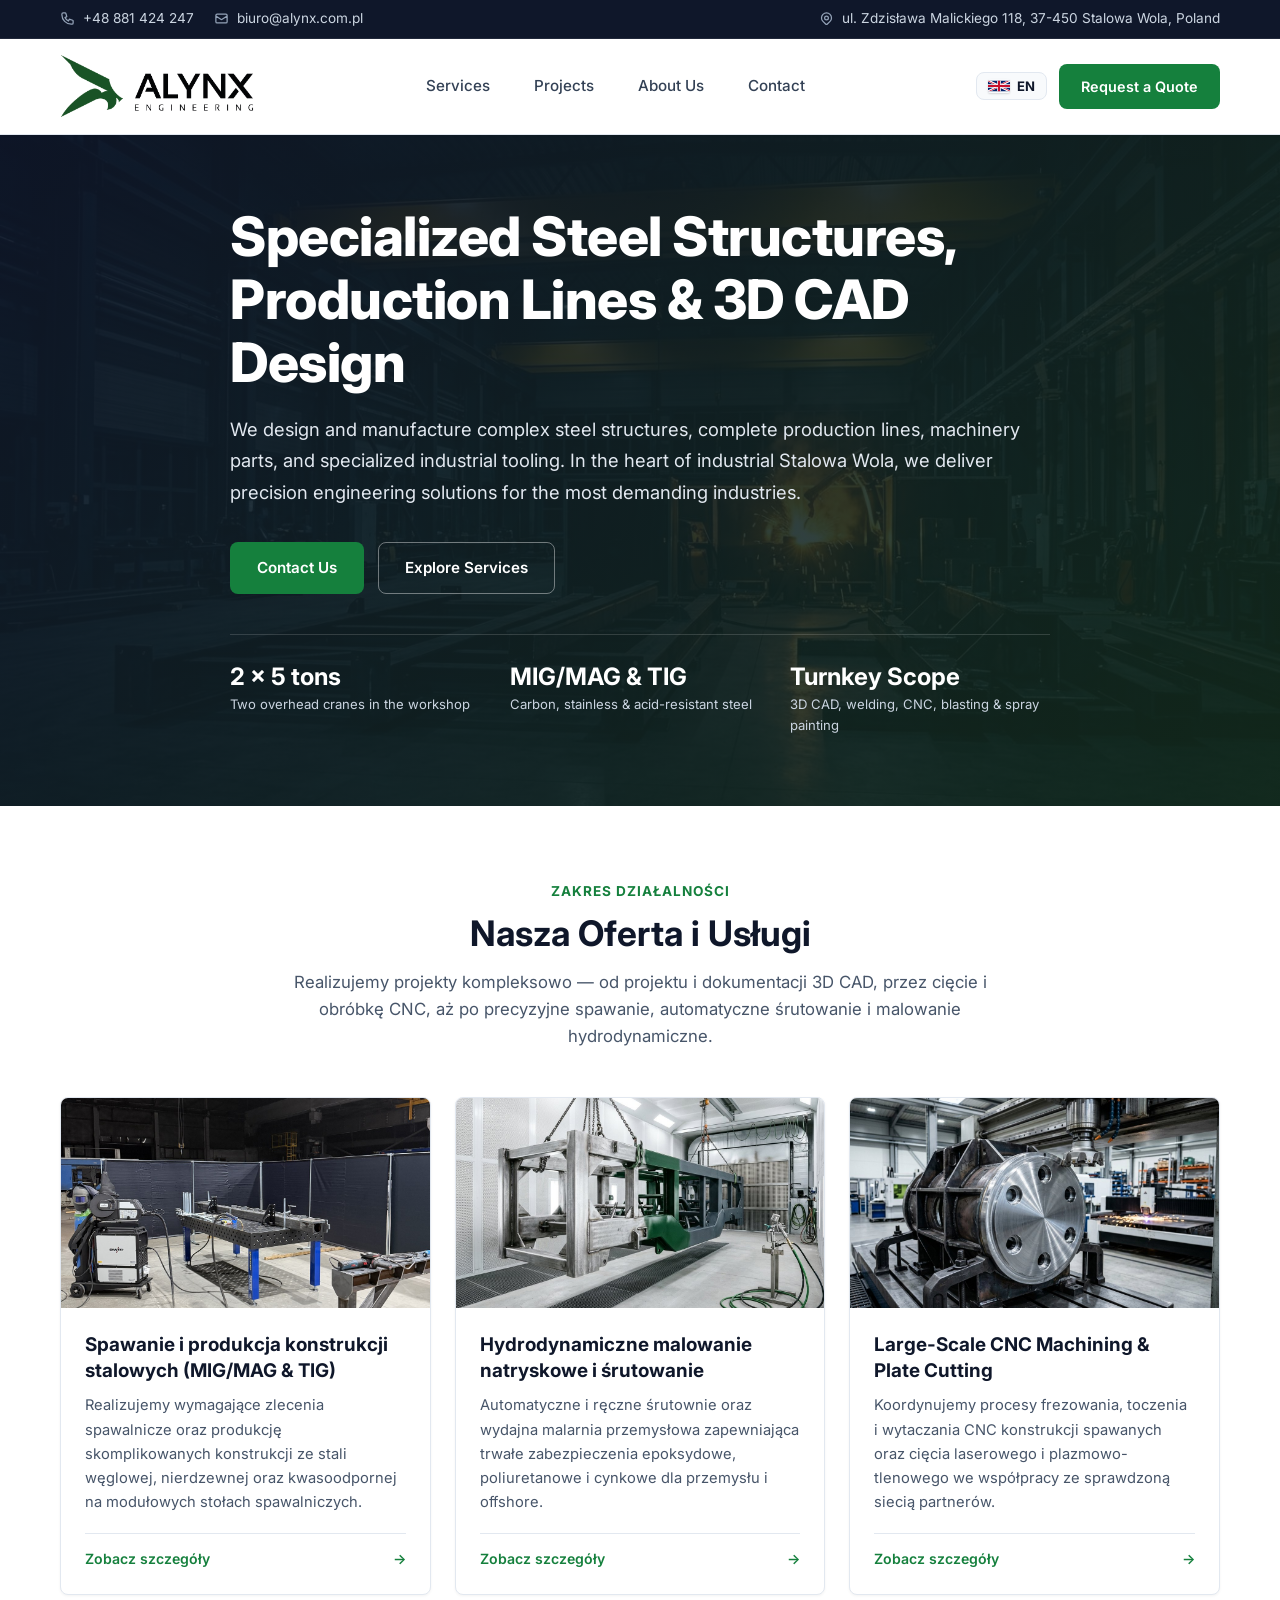
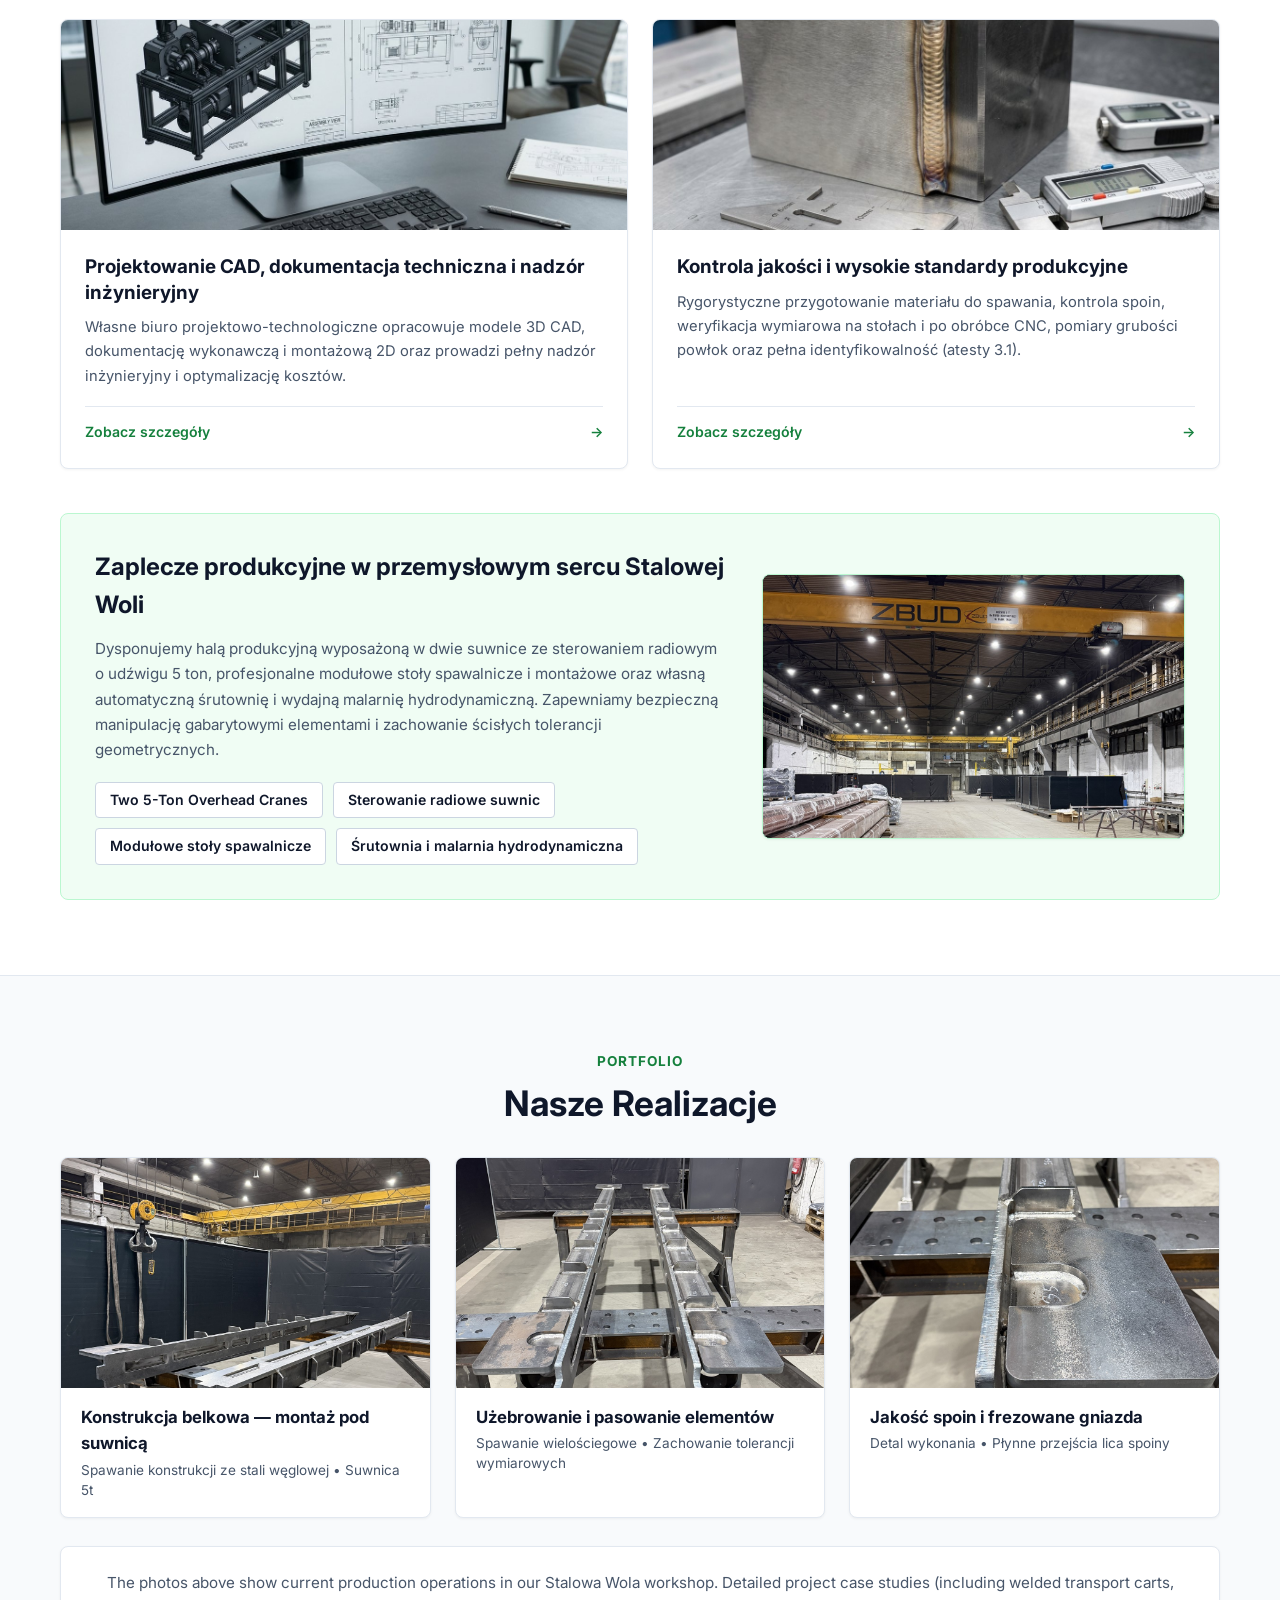
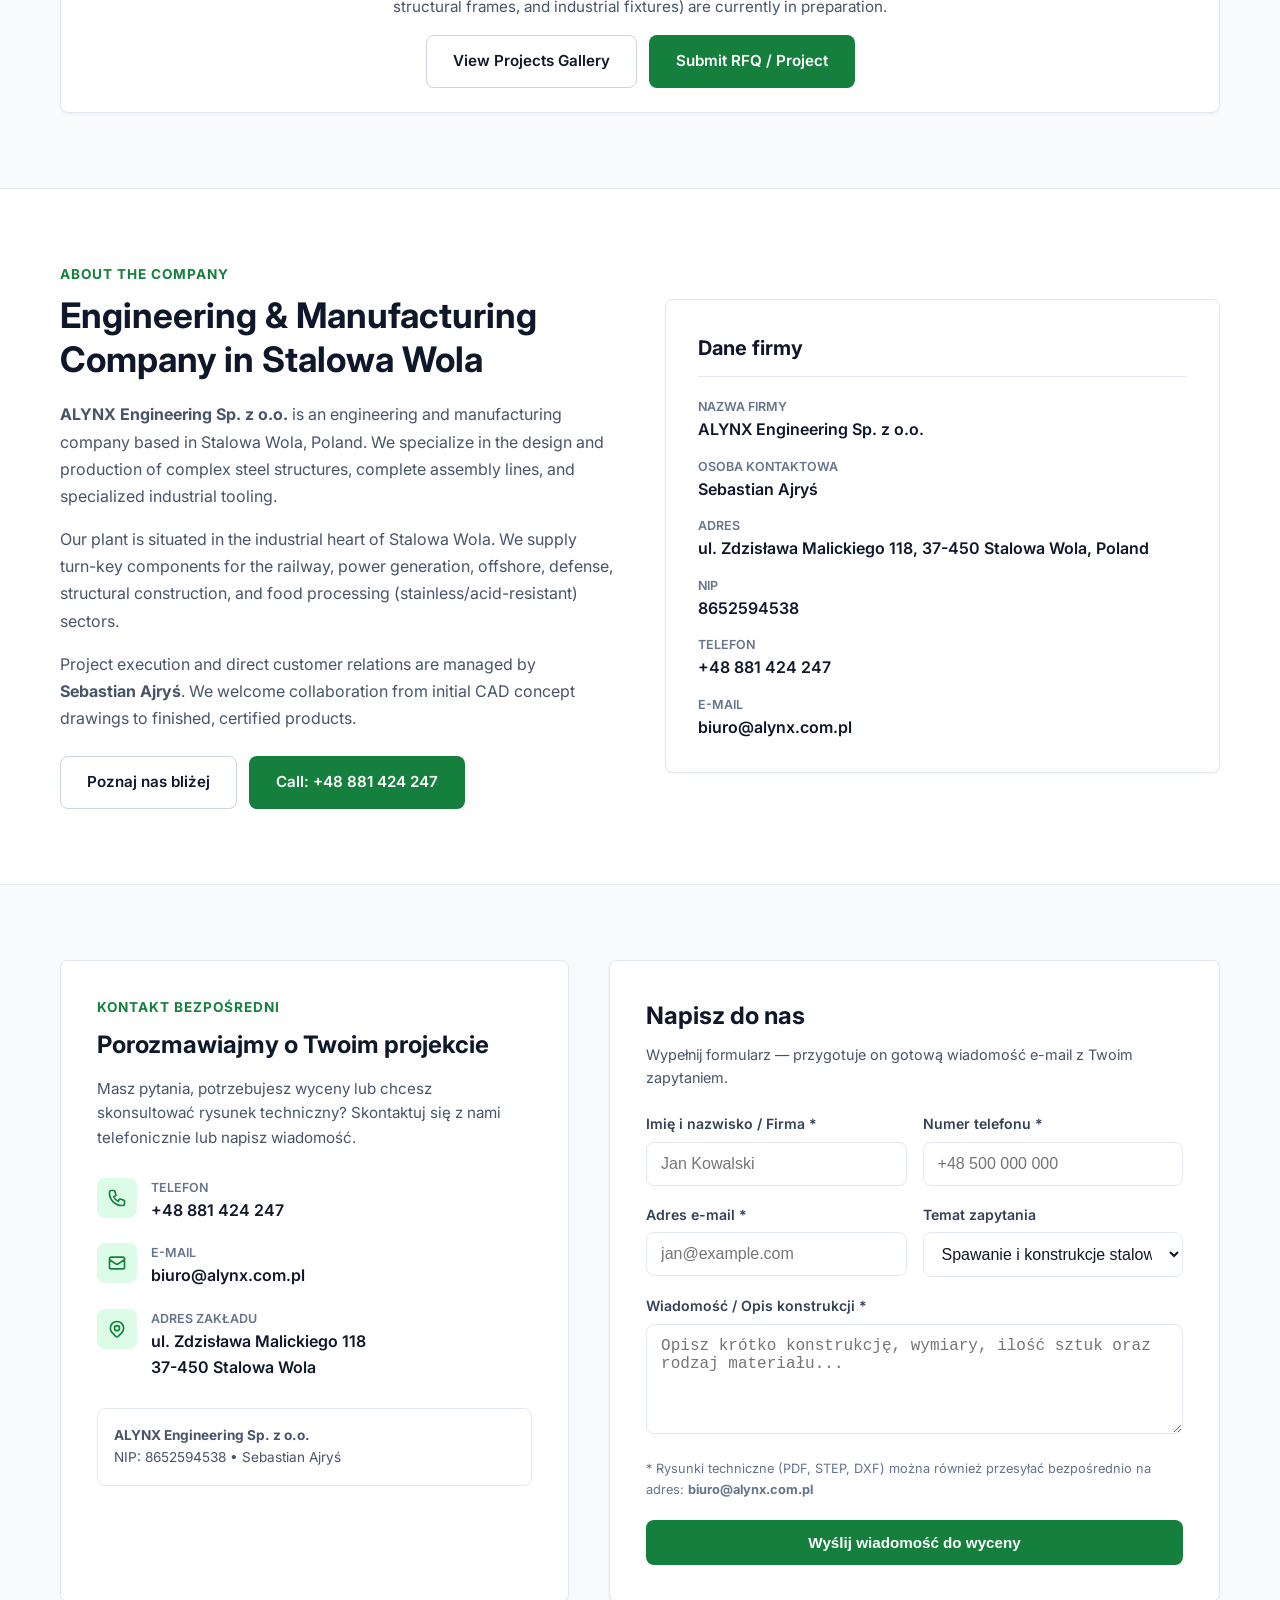
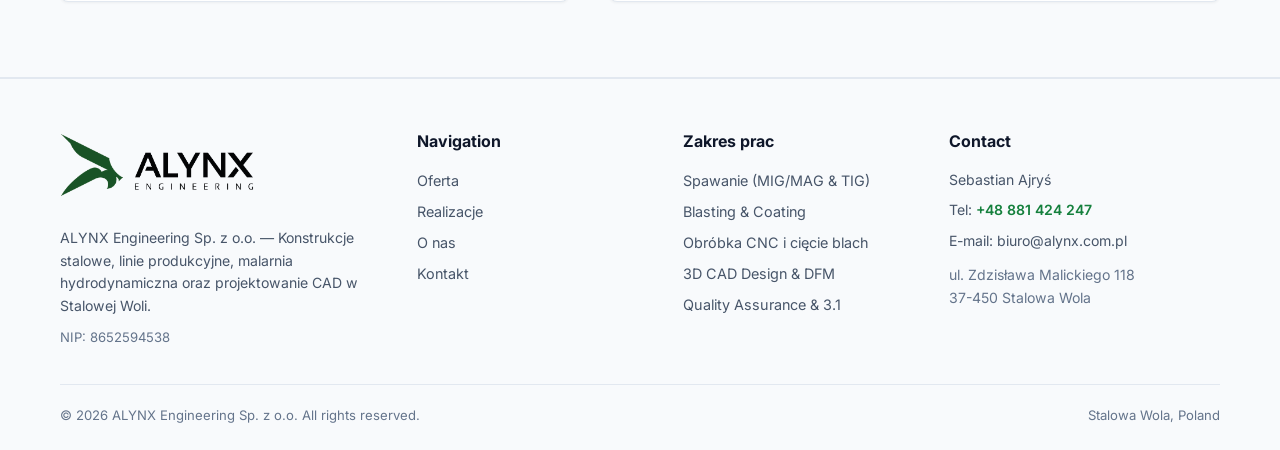
==== commit 742a8f57: "fix: make English edition 1:1 identical to Polish, fix RFQ form styles & white hero button, unify la" ====
--- a/en/index.html
+++ b/en/index.html
@@ -3,40 +3,40 @@
 <head>
   <meta charset="UTF-8">
   <meta name="viewport" content="width=device-width, initial-scale=1.0">
-  <title>ALYNX Engineering — Welded Steel Structures, Production Lines & CAD</title>
-  <meta name="description" content="ALYNX Engineering in Stalowa Wola, Poland. Comprehensive fabrication of welded steel structures, production lines, industrial machinery, and CAD 3D engineering.">
-  <meta name="keywords" content="welded steel structures Poland, welding Stalowa Wola, MIG MAG TIG welding, airless painting, CNC machining, production lines, CAD 3D design, ALYNX Engineering">
+  <title>ALYNX Engineering — Steel Structures, Production Lines & Welded Assemblies</title>
+  <meta name="description" content="ALYNX Engineering in Stalowa Wola, Poland. We design and manufacture complex steel structures, complete production lines, machinery parts, and specialized industrial tooling.">
+  <meta name="keywords" content="spawanie stalowa wola, konstrukcje stalowe, linie produkcyjne, malowanie hydrodynamiczne, śrutowanie, obróbka CNC, projektowanie CAD, ALYNX Engineering, Sebastian Ajryś">
   
-  <!-- Identity for Google, Chrome & PWA -->
+  <!-- Identyfikacja dla Google, Chrome i PWA (Miniaturki i skróty "ALYNX") -->
   <meta name="application-name" content="ALYNX">
   <meta name="apple-mobile-web-app-title" content="ALYNX">
   <meta property="og:site_name" content="ALYNX Engineering">
-  <meta property="og:title" content="ALYNX Engineering — Welded Steel Structures & Production Lines">
-  <meta property="og:description" content="Turnkey engineering and steel fabrication in Stalowa Wola, Poland. MIG/MAG and TIG welding, airless painting, CNC machining and CAD 3D.">
+  <meta property="og:title" content="ALYNX Engineering — Steel Structures & Production Lines">
+  <meta property="og:description" content="ALYNX Engineering in Stalowa Wola, Poland. Complex steel structures, production lines, airless spray painting, shot blasting, and 3D CAD design.">
   <meta property="og:image" content="../assets/images/logo.png">
   <link rel="manifest" href="../site.webmanifest">
   <link rel="alternate" hreflang="pl" href="../index.html">
   <link rel="alternate" hreflang="en" href="./index.html">
 
-  <!-- Schema.org Structured Data -->
+  <!-- Dane strukturalne Schema.org -->
   <script type="application/ld+json">
   {
     "@context": "https://schema.org",
     "@type": "WebSite",
     "name": "ALYNX",
     "alternateName": ["ALYNX Engineering", "ALYNX Engineering Sp. z o.o."],
-    "url": "https://alynx.com.pl/en/"
+    "url": "https://alynx.com.pl/"
   }
   </script>
 
-  <!-- Favicon & Stylesheet -->
+  <!-- Favicon & Arkusz Stylów -->
   <link rel="icon" type="image/png" href="../assets/images/favicon.png">
   <link rel="stylesheet" href="../assets/css/style.css">
 </head>
 <body>
 
   <!-- ========================================================================
-       TOP INFORMATION BAR
+       GÓRNY PASEK INFORMACYJNY (TOP BAR)
        ======================================================================== -->
   <div class="top-bar">
     <div class="container top-bar-content">
@@ -62,28 +62,23 @@
           </svg>
           ul. Zdzisława Malickiego 118, 37-450 Stalowa Wola, Poland
         </span>
-        <div class="lang-switcher" aria-label="Language selection">
-          <a href="../index.html" class="lang-item" hreflang="pl" title="Polska wersja">PL</a>
-          <span class="lang-separator">/</span>
-          <span class="lang-item active">EN</span>
-        </div>
       </div>
     </div>
   </div>
 
   <!-- ========================================================================
-       MAIN HEADER & NAVIGATION
+       GŁÓWNY NAGŁÓWEK I NAWIGACJA (HEADER)
        ======================================================================== -->
   <header class="site-header">
     <div class="container header-inner">
       
-      <!-- Official Logo linking to EN Homepage -->
-      <a href="index.html" class="logo-btn" title="ALYNX Engineering — Home">
+      <!-- Oficjalne logo jako powrót na stronę główną -->
+      <a href="index.html" class="logo-btn" title="ALYNX Engineering — Homepage">
         <img src="../assets/images/logo.png" alt="ALYNX Engineering">
       </a>
 
-      <!-- Navigation Menu -->
-      <nav aria-label="Main navigation">
+      <!-- Menu: 4 główne podstrony -->
+      <nav aria-label="Menu strony">
         <ul class="nav-menu" id="navMenu">
           <li><a href="services.html" class="nav-link">Services</a></li>
           <li><a href="projects.html" class="nav-link">Projects</a></li>
@@ -100,23 +95,29 @@
               Call: +48 881 424 247
             </a>
           </li>
-          <li class="mobile-only-action" style="padding-top: 10px; border-top: 1px solid var(--gray-border); display: flex; justify-content: center;">
-            <div class="lang-switcher" aria-label="Language selection">
-              <a href="../index.html" class="lang-item" hreflang="pl">PL</a>
-              <span class="lang-separator">/</span>
-              <span class="lang-item active">EN</span>
-            </div>
-          </li>
         </ul>
       </nav>
 
-      <!-- Action buttons & Language Switcher -->
+      <!-- Przycisk szybkiej akcji i jedyny przełącznik języka z flagą -->
       <div style="display: flex; align-items: center; gap: 12px;">
-        <div class="lang-switcher" aria-label="Language selection">
-          <a href="../index.html" class="lang-item" hreflang="pl" title="Polska wersja">PL</a>
-          <span class="lang-separator">/</span>
-          <span class="lang-item active">EN</span>
-        </div>
+        <a href="./index.html" class="lang-flag-btn" hreflang="en" title="English version" aria-label="Switch to English">
+          <svg xmlns="http://www.w3.org/2000/svg" viewBox="0 0 60 30" width="22" height="14" class="flag-icon" aria-hidden="true">
+            <clipPath id="uk-flag-clip-index">
+              <path d="M0 0v30h60V0z"/>
+            </clipPath>
+            <clipPath id="uk-flag-cross-index">
+              <path d="M30 15h30v15zv15h-30zh-30v-15zv-15h30z"/>
+            </clipPath>
+            <g clip-path="url(#uk-flag-clip-index)">
+              <path d="M0 0v30h60V0z" fill="#012169"/>
+              <path d="M0 0l60 30m0-30L0 30" stroke="#fff" stroke-width="6"/>
+              <path d="M0 0l60 30m0-30L0 30" clip-path="url(#uk-flag-cross-index)" stroke="#C8102E" stroke-width="4"/>
+              <path d="M30 0v30M0 15h60" stroke="#fff" stroke-width="10"/>
+              <path d="M30 0v30M0 15h60" stroke="#C8102E" stroke-width="6"/>
+            </g>
+          </svg>
+          <span>EN</span>
+        </a>
 
         <a href="contact.html" class="header-cta-btn">Request a Quote</a>
         
@@ -131,33 +132,25 @@
   </header>
 
   <!-- ========================================================================
-       HERO SECTION
+       SEKCJA HERO (POWITANIE)
        ======================================================================== -->
   <section class="hero">
-    <div class="hero-bg"></div>
-    <div class="container hero-container">
-      
-      <div class="hero-content">
-        <div class="hero-badge">
-          <span></span>
-          Production Plant in Stalowa Wola, Poland
-        </div>
-        
-        <h1 class="hero-title">
-          Engineering &amp; Fabrication of Complex Steel Structures &amp; Production Lines
-        </h1>
-        
-        <p class="hero-desc">
-          We combine in-house 3D CAD design, precision MIG/MAG &amp; TIG welding, large-scale CNC machining, automated shot blasting, and airless protective coating into a unified, reliable manufacturing workflow.
-        </p>
-
-        <div class="hero-actions">
-          <a href="contact.html" class="btn btn-primary">Request a Free Quote</a>
-          <a href="services.html" class="btn btn-outline">Explore Capabilities</a>
-        </div>
-      </div>
-
-      <!-- Workshop Capabilities Stats -->
+    <div class="hero-overlay"></div>
+    <div class="container hero-inner">
+      
+      <h1 class="hero-title">
+        Specialized Steel Structures, Production Lines &amp; 3D CAD Design
+      </h1>
+      
+      <p class="hero-text">
+        We design and manufacture complex steel structures, complete production lines, machinery parts, and specialized industrial tooling. In the heart of industrial Stalowa Wola, we deliver precision engineering solutions for the most demanding industries.
+      </p>
+      
+      <div class="hero-actions">
+        <a href="contact.html" class="btn btn-primary">Contact Us</a>
+        <a href="services.html" class="btn btn-outline-white">Explore Services</a>
+      </div>
+
       <div class="hero-stats">
         <div class="stat-item">
           <span class="stat-number">2 × 5 tons</span>
@@ -168,8 +161,8 @@
           <span class="stat-label">Carbon, stainless &amp; acid-resistant steel</span>
         </div>
         <div class="stat-item">
-          <span class="stat-number">Turnkey</span>
-          <span class="stat-label">CAD 3D, welding, CNC, blasting &amp; painting</span>
+          <span class="stat-number">Turnkey Scope</span>
+          <span class="stat-label">3D CAD, welding, CNC, blasting &amp; spray painting</span>
         </div>
       </div>
 
@@ -177,101 +170,101 @@
   </section>
 
   <!-- ========================================================================
-       SECTION 1: SERVICES & CAPABILITIES
-       ======================================================================== -->
-  <section class="section" id="services">
+       SEKCJA 1: OFERTA (5 FILARÓW USŁUG + ZAPLECZE HALOWE)
+       ======================================================================== -->
+  <section class="section" id="oferta">
     <div class="container">
       
       <div class="section-header">
-        <div class="section-kicker">Our Capabilities</div>
-        <h2 class="section-title">Comprehensive Industrial Services</h2>
+        <div class="section-kicker">Zakres działalności</div>
+        <h2 class="section-title">Nasza Oferta i Usługi</h2>
         <p class="section-desc">
-          From 3D CAD modeling and mechanical engineering, through CNC plate cutting and machining, to certified welding, automated abrasive blasting, and high-performance airless painting.
+          Realizujemy projekty kompleksowo — od projektu i dokumentacji 3D CAD, przez cięcie i obróbkę CNC, aż po precyzyjne spawanie, automatyczne śrutowanie i malowanie hydrodynamiczne.
         </p>
       </div>
 
       <div class="services-grid-5">
         
-        <!-- Service 1 -->
-        <a href="services.html#welding" class="service-card">
+        <!-- Usługa 1 -->
+        <a href="services.html#spawanie" class="service-card">
           <div class="service-image">
-            <img src="../assets/images/services/service-welding.jpg" alt="MIG/MAG and TIG welding station at ALYNX Engineering with 3D modular table and 5t crane">
+            <img src="../assets/images/services/service-welding.jpg" alt="Stanowisko spawalnicze MIG/MAG i TIG ALYNX z modularnym stołem 3D, urządzeniem spawalniczym EWM oraz suwnicą 5t">
           </div>
           <div class="service-content">
-            <h3 class="service-title">Welding &amp; Fabrication of Steel Structures (MIG/MAG &amp; TIG)</h3>
+            <h3 class="service-title">Spawanie i produkcja konstrukcji stalowych (MIG/MAG &amp; TIG)</h3>
             <p class="service-desc">
-              Precision welding of heavy steel structures, machine chassis, and custom industrial assemblies in carbon, stainless, and acid-resistant steels using modular 3D welding tables.
+              Realizujemy wymagające zlecenia spawalnicze oraz produkcję skomplikowanych konstrukcji ze stali węglowej, nierdzewnej oraz kwasoodpornej na modułowych stołach spawalniczych.
             </p>
             <div class="service-card-footer">
-              <span>View details</span>
+              <span>Zobacz szczegóły</span>
               <span>&rarr;</span>
             </div>
           </div>
         </a>
 
-        <!-- Service 2 -->
-        <a href="services.html#painting" class="service-card">
+        <!-- Usługa 2 -->
+        <a href="services.html#malowanie" class="service-card">
           <div class="service-image">
-            <img src="../assets/images/services/service-coating.jpg" alt="Airless spray painting and abrasive shot blasting for steel structures">
+            <img src="../assets/images/services/service-coating.jpg" alt="Hydrodynamiczne malowanie natryskowe i przygotowanie powierzchni stalowych">
           </div>
           <div class="service-content">
-            <h3 class="service-title">Airless Spray Painting &amp; Abrasive Shot Blasting</h3>
+            <h3 class="service-title">Hydrodynamiczne malowanie natryskowe i śrutowanie</h3>
             <p class="service-desc">
-              Automated and manual shot blasting facilities combined with high-capacity airless paint shop applying durable epoxy, polyurethane, and zinc coatings for offshore and heavy industry.
+              Automatyczne i ręczne śrutownie oraz wydajna malarnia przemysłowa zapewniająca trwałe zabezpieczenia epoksydowe, poliuretanowe i cynkowe dla przemysłu i offshore.
             </p>
             <div class="service-card-footer">
-              <span>View details</span>
+              <span>Zobacz szczegóły</span>
               <span>&rarr;</span>
             </div>
           </div>
         </a>
 
-        <!-- Service 3 -->
+        <!-- Usługa 3 -->
         <a href="services.html#cnc" class="service-card">
           <div class="service-image">
-            <img src="../assets/images/services/service-cnc.jpg" alt="Large-scale CNC machining of welded machine frames and precision plate cutting">
+            <img src="../assets/images/services/service-cnc.jpg" alt="Wielkogabarytowa obróbka CNC i precyzyjne cięcie blach">
           </div>
           <div class="service-content">
-            <h3 class="service-title">Large-Scale CNC Machining &amp; Precision Plate Cutting</h3>
+            <h3 class="service-title">Large-Scale CNC Machining &amp; Plate Cutting</h3>
             <p class="service-desc">
-              Complete coordination of CNC milling, turning, and horizontal boring alongside laser, plasma, and oxy-fuel sheet metal cutting with an audited network of specialized partners.
+              Koordynujemy procesy frezowania, toczenia i wytaczania CNC konstrukcji spawanych oraz cięcia laserowego i plazmowo-tlenowego we współpracy ze sprawdzoną siecią partnerów.
             </p>
             <div class="service-card-footer">
-              <span>View details</span>
+              <span>Zobacz szczegóły</span>
               <span>&rarr;</span>
             </div>
           </div>
         </a>
 
-        <!-- Service 4 -->
+        <!-- Usługa 4 -->
         <a href="services.html#cad" class="service-card">
           <div class="service-image">
-            <img src="../assets/images/services/service-cad.jpg" alt="In-house 3D CAD design station and 2D technical workshop documentation">
+            <img src="../assets/images/services/service-cad.jpg" alt="Projektowanie 3D CAD, dokumentacja techniczna i nadzór inżynieryjny">
           </div>
           <div class="service-content">
-            <h3 class="service-title">3D CAD Design, Engineering Documentation &amp; Supervision</h3>
+            <h3 class="service-title">Projektowanie CAD, dokumentacja techniczna i nadzór inżynieryjny</h3>
             <p class="service-desc">
-              Dedicated engineering design office: 3D CAD modeling of machines and lines, 2D workshop documentation, reverse engineering, and manufacturing cost optimization.
+              Własne biuro projektowo-technologiczne opracowuje modele 3D CAD, dokumentację wykonawczą i montażową 2D oraz prowadzi pełny nadzór inżynieryjny i optymalizację kosztów.
             </p>
             <div class="service-card-footer">
-              <span>View details</span>
+              <span>Zobacz szczegóły</span>
               <span>&rarr;</span>
             </div>
           </div>
         </a>
 
-        <!-- Service 5 -->
-        <a href="services.html#quality" class="service-card">
+        <!-- Usługa 5 -->
+        <a href="services.html#jakosc" class="service-card">
           <div class="service-image">
-            <img src="../assets/images/services/service-quality.jpg" alt="Quality control, weld inspection and dimensional verification in the workshop">
+            <img src="../assets/images/services/service-quality.jpg" alt="Kontrola jakości spoin, geometrii oraz powłok ochronnych">
           </div>
           <div class="service-content">
-            <h3 class="service-title">Quality Assurance &amp; Rigorous Production Standards</h3>
+            <h3 class="service-title">Kontrola jakości i wysokie standardy produkcyjne</h3>
             <p class="service-desc">
-              Strict material preparation, weld inspection, dimensional verification on modular tables and post-CNC, dry film coating thickness measurement, and full 3.1 mill test certificates.
+              Rygorystyczne przygotowanie materiału do spawania, kontrola spoin, weryfikacja wymiarowa na stołach i po obróbce CNC, pomiary grubości powłok oraz pełna identyfikowalność (atesty 3.1).
             </p>
             <div class="service-card-footer">
-              <span>View details</span>
+              <span>Zobacz szczegóły</span>
               <span>&rarr;</span>
             </div>
           </div>
@@ -279,22 +272,22 @@
 
       </div>
 
-      <!-- Workshop Capabilities Banner -->
+      <!-- Baner możliwości hali produkcyjnej -->
       <div class="tables-banner">
         <div>
-          <h3>Production Capabilities in the Industrial Center of Stalowa Wola</h3>
+          <h3>Zaplecze produkcyjne w przemysłowym sercu Stalowej Woli</h3>
           <p>
-            Our fabrication plant is equipped with two 5-ton radio-controlled overhead cranes, modular 3D welding and assembly tables, an in-house automated shot blasting unit, and a high-capacity airless paint shop. We ensure safe handling of heavy oversized elements and strict geometric tolerances.
+            Dysponujemy halą produkcyjną wyposażoną w dwie suwnice ze sterowaniem radiowym o udźwigu 5 ton, profesjonalne modułowe stoły spawalnicze i montażowe oraz własną automatyczną śrutownię i wydajną malarnię hydrodynamiczną. Zapewniamy bezpieczną manipulację gabarytowymi elementami i zachowanie ścisłych tolerancji geometrycznych.
           </p>
           <div class="tables-sizes-list">
-            <span class="tables-sizes-badge">Two 5-ton overhead cranes</span>
-            <span class="tables-sizes-badge">Radio remote crane control</span>
-            <span class="tables-sizes-badge">Modular 3D welding tables</span>
-            <span class="tables-sizes-badge">Shot blasting &amp; airless painting</span>
+            <span class="tables-sizes-badge">Two 5-Ton Overhead Cranes</span>
+            <span class="tables-sizes-badge">Sterowanie radiowe suwnic</span>
+            <span class="tables-sizes-badge">Modułowe stoły spawalnicze</span>
+            <span class="tables-sizes-badge">Śrutownia i malarnia hydrodynamiczna</span>
           </div>
         </div>
         <div class="tables-banner-img">
-          <img src="../assets/images/tables/facility-hall.jpg" alt="Production workshop of ALYNX Engineering in Stalowa Wola with two 5-ton overhead cranes and welding booths" data-lightbox="../assets/images/tables/facility-hall.jpg" data-caption="Production workshop of ALYNX Engineering in Stalowa Wola: 5-ton overhead cranes with radio control and modular welding stations" style="cursor: pointer;">
+          <img src="../assets/images/tables/facility-hall.jpg" alt="Hala produkcyjna ALYNX Engineering w Stalowej Woli z dwiema suwnicami 5 ton ze sterowaniem radiowym oraz stanowiskami spawalniczymi" data-lightbox="../assets/images/tables/facility-hall.jpg" data-caption="Hala produkcyjna ALYNX Engineering w Stalowej Woli: suwnica 5 ton ze sterowaniem radiowym oraz modularne stanowiska spawalnicze" style="cursor: pointer;">
         </div>
       </div>
 
@@ -302,56 +295,56 @@
   </section>
 
   <!-- ========================================================================
-       SECTION 2: PROJECTS & PORTFOLIO
-       ======================================================================== -->
-  <section class="section section-alt" id="projects">
+       SEKCJA 2: REALIZACJE (W TRAKCIE REALIZACJI / PRZYGOTOWANIA)
+       ======================================================================== -->
+  <section class="section section-alt" id="realizacje">
     <div class="container">
       
       <div class="section-header" style="margin-bottom: 32px;">
         <div class="section-kicker">Portfolio</div>
-        <h2 class="section-title">Recent Projects &amp; Fabrication Work</h2>
-      </div>
-
-      <!-- Gallery Grid of recent work -->
+        <h2 class="section-title">Nasze Realizacje</h2>
+      </div>
+
+      <!-- Galeria pierwszych realizacji -->
       <div class="gallery-grid" style="margin-bottom: 28px;">
         <div class="gallery-item">
           <div class="gallery-img-wrap">
-            <img src="../assets/images/realizacje/realizacja-01.jpg" alt="Heavy structural beam assembly — fabrication and alignment under a 5-ton crane" data-lightbox="../assets/images/realizacje/realizacja-01.jpg" data-caption="Heavy structural beam assembly — fabrication and alignment under a 5-ton crane in the Stalowa Wola workshop" style="cursor: pointer;">
+            <img src="../assets/images/realizacje/realizacja-01.jpg" alt="Konstrukcja belkowa — montaż i spawanie z wykorzystaniem suwnicy 5t" data-lightbox="../assets/images/realizacje/realizacja-01.jpg" data-caption="Konstrukcja belkowa — montaż i spawanie z wykorzystaniem suwnicy 5 ton na hali produkcyjnej w Stalowej Woli" style="cursor: pointer;">
           </div>
           <div class="gallery-info">
-            <div class="gallery-title">Structural Beam Assembly — Crane Alignment</div>
-            <div class="gallery-sub">Carbon steel fabrication • 5t overhead crane • Dimensional inspection</div>
+            <div class="gallery-title">Konstrukcja belkowa — montaż pod suwnicą</div>
+            <div class="gallery-sub">Spawanie konstrukcji ze stali węglowej • Suwnica 5t</div>
           </div>
         </div>
 
         <div class="gallery-item">
           <div class="gallery-img-wrap">
-            <img src="../assets/images/realizacje/realizacja-02.jpg" alt="Internal stiffeners, rib alignment and precision weld preparation" data-lightbox="../assets/images/realizacje/realizacja-02.jpg" data-caption="Internal stiffeners, rib alignment and precision weld preparation on assembly trestles" style="cursor: pointer;">
+            <img src="../assets/images/realizacje/realizacja-02.jpg" alt="Precyzyjne pasowanie elementów i użebrowanie konstrukcji stalowej" data-lightbox="../assets/images/realizacje/realizacja-02.jpg" data-caption="Precyzyjne pasowanie elementów i użebrowanie konstrukcji stalowej na stanowisku montażowym" style="cursor: pointer;">
           </div>
           <div class="gallery-info">
-            <div class="gallery-title">Rib Stiffeners &amp; Fit-Up Alignment</div>
-            <div class="gallery-sub">Multi-pass MIG/MAG welding • Strict geometric tolerances</div>
+            <div class="gallery-title">Użebrowanie i pasowanie elementów</div>
+            <div class="gallery-sub">Spawanie wielościegowe • Zachowanie tolerancji wymiarowych</div>
           </div>
         </div>
 
         <div class="gallery-item">
           <div class="gallery-img-wrap">
-            <img src="../assets/images/realizacje/realizacja-03.jpg" alt="High-quality multi-pass weld profile and CNC-milled pocket in heavy steel plate" data-lightbox="../assets/images/realizacje/realizacja-03.jpg" data-caption="High-quality multi-pass weld profile and CNC-milled pocket in heavy steel plate" style="cursor: pointer;">
+            <img src="../assets/images/realizacje/realizacja-03.jpg" alt="Detal spoiny oraz frezowane gniazdo montażowe w grubej blasze" data-lightbox="../assets/images/realizacje/realizacja-03.jpg" data-caption="Detal spoiny oraz frezowane gniazdo montażowe w grubej blasze — wysoka jakość wykończenia spoin" style="cursor: pointer;">
           </div>
           <div class="gallery-info">
-            <div class="gallery-title">Weld Quality &amp; Machined Pockets</div>
-            <div class="gallery-sub">Clean weld seam profile • Integrated mechanical machining</div>
+            <div class="gallery-title">Jakość spoin i frezowane gniazda</div>
+            <div class="gallery-sub">Detal wykonania • Płynne przejścia lica spoiny</div>
           </div>
         </div>
       </div>
 
       <div style="background-color: #FFFFFF; border: 1px solid var(--gray-border); border-radius: var(--radius); padding: 24px; text-align: center; box-shadow: var(--shadow-sm);">
         <p style="color: var(--text-muted); font-size: 0.95rem; margin-bottom: 16px; line-height: 1.6;">
-          The photographs above showcase authentic fabrication work currently in progress at our facility in Stalowa Wola, Poland. We are compiling comprehensive project case studies (including welded transport carts, machinery chassis, and specialized welding jigs).
+          The photos above show current production operations in our Stalowa Wola workshop. Detailed project case studies (including welded transport carts, structural frames, and industrial fixtures) are currently in preparation.
         </p>
         <div style="display: flex; gap: 12px; justify-content: center; flex-wrap: wrap;">
-          <a href="projects.html" class="btn btn-outline">Explore Projects Gallery</a>
-          <a href="contact.html" class="btn btn-primary">Submit Drawing / Request Quote</a>
+          <a href="projects.html" class="btn btn-outline">View Projects Gallery</a>
+          <a href="contact.html" class="btn btn-primary">Submit RFQ / Project</a>
         </div>
       </div>
 
@@ -359,9 +352,9 @@
   </section>
 
   <!-- ========================================================================
-       SECTION 3: ABOUT US
-       ======================================================================== -->
-  <section class="section" id="about">
+       SEKCJA 3: O NAS
+       ======================================================================== -->
+  <section class="section" id="o-nas">
     <div class="container">
       <div class="about-grid">
         
@@ -371,52 +364,53 @@
             Engineering &amp; Manufacturing Company in Stalowa Wola
           </h2>
           <p>
-            <strong>ALYNX Engineering Sp. z o.o.</strong> is an engineering and manufacturing company based in Stalowa Wola, Poland, founded on a passion for technology, industry experience, and uncompromising attention to detail. We specialize in designing and fabricating complex welded steel structures, complete production lines, and custom industrial tooling.
+            <strong>ALYNX Engineering Sp. z o.o.</strong> is an engineering and manufacturing company based in Stalowa Wola, Poland. We specialize in the design and production of complex steel structures, complete assembly lines, and specialized industrial tooling.
           </p>
           <p>
-            Our facility is located in the heart of Stalowa Wola's industrial zone — a city with profound heavy manufacturing heritage. This location provides us with exceptional supply-chain access, logistics connectivity, and ideal conditions to execute demanding contracts for domestic and international clients.
+            Our plant is situated in the industrial heart of Stalowa Wola. We supply turn-key components for the railway, power generation, offshore, defense, structural construction, and food processing (stainless/acid-resistant) sectors.
           </p>
           <p>
-            We supply specialized solutions across major industrial sectors: <strong>railway, energy, offshore, defense, construction, and food processing</strong> (stainless and acid-resistant steel).
+            Project execution and direct customer relations are managed by <strong>Sebastian Ajryś</strong>. We welcome collaboration from initial CAD concept drawings to finished, certified products.
           </p>
-
-          <div style="margin-top: 24px;">
-            <a href="about.html" class="btn btn-outline">Learn more about ALYNX &rarr;</a>
-          </div>
-        </div>
-
-        <!-- Company Details Card -->
+          
+          <div style="margin-top: 24px; display: flex; gap: 12px; flex-wrap: wrap;">
+            <a href="o-nas.html" class="btn btn-outline">Poznaj nas bliżej</a>
+            <a href="tel:+48881424247" class="btn btn-primary">Call: +48 881 424 247</a>
+          </div>
+        </div>
+
+        <!-- Wizytówka z danymi firmy -->
         <div class="about-card-box">
-          <h4>Company Details</h4>
+          <h4>Dane firmy</h4>
           
           <div class="company-data-row">
-            <span class="company-data-label">Company Name</span>
+            <span class="company-data-label">Nazwa firmy</span>
             <span class="company-data-value">ALYNX Engineering Sp. z o.o.</span>
           </div>
 
           <div class="company-data-row">
-            <span class="company-data-label">Contact Person</span>
+            <span class="company-data-label">Osoba kontaktowa</span>
             <span class="company-data-value">Sebastian Ajryś</span>
           </div>
 
           <div class="company-data-row">
-            <span class="company-data-label">Facility Address</span>
+            <span class="company-data-label">Adres</span>
             <span class="company-data-value">ul. Zdzisława Malickiego 118, 37-450 Stalowa Wola, Poland</span>
           </div>
 
           <div class="company-data-row">
-            <span class="company-data-label">VAT ID (NIP)</span>
-            <span class="company-data-value">PL8652594538</span>
+            <span class="company-data-label">NIP</span>
+            <span class="company-data-value">8652594538</span>
           </div>
 
           <div class="company-data-row">
-            <span class="company-data-label">Phone</span>
-            <span class="company-data-value"><a href="tel:+48881424247">+48 881 424 247</a></span>
+            <span class="company-data-label">Telefon</span>
+            <span class="company-data-value">+48 881 424 247</span>
           </div>
 
           <div class="company-data-row" style="margin-bottom: 0;">
-            <span class="company-data-label">Email</span>
-            <span class="company-data-value"><a href="mailto:biuro@alynx.com.pl">biuro@alynx.com.pl</a></span>
+            <span class="company-data-label">E-mail</span>
+            <span class="company-data-value">biuro@alynx.com.pl</span>
           </div>
         </div>
 
@@ -425,29 +419,23 @@
   </section>
 
   <!-- ========================================================================
-       SECTION 4: CONTACT & RFP FORM
-       ======================================================================== -->
-  <section class="section section-alt" id="contact">
+       SEKCJA 4: KONTAKT (DANE + FORMULARZ)
+       ======================================================================== -->
+  <section class="section section-alt" id="kontakt">
     <div class="container">
       
-      <div class="section-header">
-        <div class="section-kicker">Contact Us</div>
-        <h2 class="section-title">Request a Free Project Quotation</h2>
-        <p class="section-desc">
-          Send us your drawings, CAD models, or technical requirements. We will analyze the technology, propose the optimal manufacturing process, and provide a competitive commercial offer.
-        </p>
-      </div>
-
       <div class="contact-grid">
         
-        <!-- Contact Card -->
+        <!-- Lewa kolumna: Dane kontaktowe -->
         <div class="contact-card">
-          <h3>Direct Contact</h3>
+          <div class="section-kicker">Kontakt bezpośredni</div>
+          <h3>Porozmawiajmy o Twoim projekcie</h3>
           <p>
-            Have an inquiry about welding, machining, or production line manufacturing? Get in touch directly:
+            Masz pytania, potrzebujesz wyceny lub chcesz skonsultować rysunek techniczny? Skontaktuj się z nami telefonicznie lub napisz wiadomość.
           </p>
 
           <div class="contact-list">
+            
             <div class="contact-row">
               <div class="contact-icon">
                 <svg xmlns="http://www.w3.org/2000/svg" fill="none" viewBox="0 0 24 24" stroke="currentColor">
@@ -455,9 +443,10 @@
                 </svg>
               </div>
               <div>
-                <span class="contact-label">Telephone</span>
-                <a href="tel:+48881424247" class="contact-val">+48 881 424 247</a>
-                <span class="contact-sub">Direct contact: Sebastian Ajryś</span>
+                <div class="contact-label">Telefon</div>
+                <div class="contact-value">
+                  <a href="tel:+48881424247">+48 881 424 247</a>
+                </div>
               </div>
             </div>
 
@@ -468,9 +457,10 @@
                 </svg>
               </div>
               <div>
-                <span class="contact-label">Email</span>
-                <a href="mailto:biuro@alynx.com.pl" class="contact-val">biuro@alynx.com.pl</a>
-                <span class="contact-sub">Inquiries, drawings and RFPs</span>
+                <div class="contact-label">E-mail</div>
+                <div class="contact-value">
+                  <a href="mailto:biuro@alynx.com.pl">biuro@alynx.com.pl</a>
+                </div>
               </div>
             </div>
 
@@ -482,66 +472,70 @@
                 </svg>
               </div>
               <div>
-                <span class="contact-label">Plant &amp; Office</span>
-                <span class="contact-val">ul. Zdzisława Malickiego 118</span>
-                <span class="contact-sub">37-450 Stalowa Wola, Poland</span>
-              </div>
-            </div>
+                <div class="contact-label">Adres zakładu</div>
+                <div class="contact-value">
+                  ul. Zdzisława Malickiego 118<br>
+                  37-450 Stalowa Wola
+                </div>
+              </div>
+            </div>
+
           </div>
 
           <div style="background-color: #FFFFFF; border: 1px solid var(--gray-border); border-radius: var(--radius); padding: 16px; font-size: 0.85rem; color: #475569;">
             <strong>ALYNX Engineering Sp. z o.o.</strong><br>
-            VAT ID (NIP): PL8652594538 • Contact: Sebastian Ajryś
-          </div>
-        </div>
-
-        <!-- RFQ Form -->
-        <div class="contact-card">
-          <h3>Send an Inquiry</h3>
-          <p>
-            Fill out the form below. We will review your inquiry and respond with technical feedback and pricing.
-          </p>
-
-          <form id="contactForm" class="contact-form">
+            NIP: 8652594538 • Sebastian Ajryś
+          </div>
+        </div>
+
+        <!-- Prawa kolumna: Formularz kontaktowy -->
+        <div class="form-card">
+          <h3>Napisz do nas</h3>
+          <p>Wypełnij formularz — przygotuje on gotową wiadomość e-mail z Twoim zapytaniem.</p>
+
+          <form id="contactForm">
+            
             <div class="form-row">
               <div class="form-group">
-                <label for="cName" class="form-label">Full Name / Company Name *</label>
-                <input type="text" id="cName" class="form-control" placeholder="e.g. John Doe / ABC Engineering" required>
+                <label for="cName" class="form-label">Imię i nazwisko / Firma *</label>
+                <input type="text" id="cName" class="form-input" placeholder="Jan Kowalski" required>
               </div>
               <div class="form-group">
-                <label for="cPhone" class="form-label">Phone Number *</label>
-                <input type="tel" id="cPhone" class="form-control" placeholder="e.g. +48 881 424 247" required>
+                <label for="cPhone" class="form-label">Numer telefonu *</label>
+                <input type="tel" id="cPhone" class="form-input" placeholder="+48 500 000 000" required>
+              </div>
+            </div>
+
+            <div class="form-row">
+              <div class="form-group">
+                <label for="cEmail" class="form-label">Adres e-mail *</label>
+                <input type="email" id="cEmail" class="form-input" placeholder="jan@example.com" required>
+              </div>
+              <div class="form-group">
+                <label for="cService" class="form-label">Temat zapytania</label>
+                <select id="cService" class="form-select">
+                  <option value="Spawanie i konstrukcje stalowe (MIG/MAG & TIG)">Spawanie i konstrukcje stalowe (MIG/MAG &amp; TIG)</option>
+                  <option value="Malowanie hydrodynamiczne i śrutowanie">Malowanie hydrodynamiczne i śrutowanie</option>
+                  <option value="Obróbka CNC i cięcie blach">Large-Scale CNC Machining &amp; Plate Cutting</option>
+                  <option value="Projektowanie CAD i dokumentacja">3D CAD Design &amp; Engineering Supervision</option>
+                  <option value="Kompleksowa realizacja pod klucz / Inne">Kompleksowa realizacja pod klucz / Inne</option>
+                </select>
               </div>
             </div>
 
             <div class="form-group">
-              <label for="cEmail" class="form-label">Email Address *</label>
-              <input type="email" id="cEmail" class="form-control" placeholder="e.g. contact@company.com" required>
-            </div>
-
-            <div class="form-group">
-              <label for="cService" class="form-label">Primary Scope of Inquiry</label>
-              <select id="cService" class="form-control">
-                <option value="General Inquiry">General Technical Inquiry</option>
-                <option value="Welding & Steel Structures">Welding &amp; Fabrication of Steel Structures</option>
-                <option value="Airless Spray Painting & Blasting">Airless Painting &amp; Abrasive Blasting</option>
-                <option value="CNC Machining & Cutting">Large-Scale CNC Machining &amp; Cutting</option>
-                <option value="CAD 3D Design">3D CAD Design &amp; Technical Documentation</option>
-                <option value="Production Lines">Complete Production Lines / Jigs &amp; Fixtures</option>
-              </select>
-            </div>
-
-            <div class="form-group">
-              <label for="cMessage" class="form-label">Message / Project Scope *</label>
-              <textarea id="cMessage" class="form-control" rows="4" placeholder="Describe the project scope, required materials, dimensions, quantities, or technical requirements..." required></textarea>
-            </div>
-
-            <button type="submit" class="btn btn-primary" style="width: 100%; justify-content: center;" id="submitBtn">
-              Send Inquiry &rarr;
+              <label for="cMessage" class="form-label">Wiadomość / Opis konstrukcji *</label>
+              <textarea id="cMessage" class="form-textarea" placeholder="Opisz krótko konstrukcję, wymiary, ilość sztuk oraz rodzaj materiału..." required></textarea>
+            </div>
+
+            <div style="font-size: 0.8rem; color: #64748B; margin-bottom: 20px;">
+              * Rysunki techniczne (PDF, STEP, DXF) można również przesyłać bezpośrednio na adres: <strong>biuro@alynx.com.pl</strong>
+            </div>
+
+            <button type="submit" class="btn btn-primary" style="width: 100%;">
+              Wyślij wiadomość do wyceny
             </button>
-            <div style="font-size: 0.8rem; color: #94A3B8; text-align: center; margin-top: 10px;">
-              Drawings and large CAD files can be attached directly via email to: biuro@alynx.com.pl
-            </div>
+
           </form>
         </div>
 
@@ -551,78 +545,83 @@
   </section>
 
   <!-- ========================================================================
-       FOOTER
+       STOPKA (FOOTER)
        ======================================================================== -->
   <footer class="site-footer">
     <div class="container">
       
       <div class="footer-grid">
         
-        <!-- Column 1: About & Logo -->
+        <!-- Kolumna 1: Logo i opis -->
         <div>
           <a href="index.html" class="logo-btn" style="margin-bottom: 12px;">
             <img src="../assets/images/logo.png" alt="ALYNX Engineering" class="footer-logo">
           </a>
           <p class="footer-about">
-            ALYNX Engineering Sp. z o.o. — Welded steel structures, turnkey production lines, industrial airless painting, and 3D CAD design in Stalowa Wola, Poland.
+            ALYNX Engineering Sp. z o.o. — Konstrukcje stalowe, linie produkcyjne, malarnia hydrodynamiczna oraz projektowanie CAD w Stalowej Woli.
           </p>
-          <div style="font-size: 0.82rem; color: #64748B;">VAT ID (NIP): PL8652594538</div>
-        </div>
-
-        <!-- Column 2: Navigation Links -->
+          <div style="font-size: 0.82rem; color: #64748B;">
+            NIP: 8652594538
+          </div>
+        </div>
+
+        <!-- Kolumna 2: Nawigacja -->
         <div>
-          <h4 class="footer-title">Navigation</h4>
+          <h4 class="footer-col-title">Navigation</h4>
           <ul class="footer-links">
-            <li><a href="index.html">Home</a></li>
-            <li><a href="services.html">Services &amp; Capabilities</a></li>
-            <li><a href="projects.html">Projects</a></li>
-            <li><a href="about.html">About Us</a></li>
-            <li><a href="contact.html">Contact &amp; RFQ</a></li>
+            <li><a href="oferta.html">Oferta</a></li>
+            <li><a href="realizacje.html">Realizacje</a></li>
+            <li><a href="o-nas.html">O nas</a></li>
+            <li><a href="kontakt.html">Kontakt</a></li>
           </ul>
         </div>
 
-        <!-- Column 3: Capabilities -->
+        <!-- Kolumna 3: Usługi -->
         <div>
-          <h4 class="footer-title">Capabilities</h4>
+          <h4 class="footer-col-title">Zakres prac</h4>
           <ul class="footer-links">
-            <li><a href="services.html#welding">MIG/MAG &amp; TIG Welding</a></li>
-            <li><a href="services.html#painting">Airless Spray Painting</a></li>
-            <li><a href="services.html#cnc">Large CNC Machining</a></li>
-            <li><a href="services.html#cad">3D CAD Design &amp; 2D Drawings</a></li>
-            <li><a href="services.html#quality">Quality Assurance &amp; Tests</a></li>
+            <li><a href="services.html#spawanie">Spawanie (MIG/MAG &amp; TIG)</a></li>
+            <li><a href="services.html#malowanie">Blasting &amp; Coating</a></li>
+            <li><a href="services.html#cnc">Obróbka CNC i cięcie blach</a></li>
+            <li><a href="services.html#cad">3D CAD Design &amp; DFM</a></li>
+            <li><a href="services.html#jakosc">Quality Assurance &amp; 3.1</a></li>
           </ul>
         </div>
 
-        <!-- Column 4: Contact -->
+        <!-- Kolumna 4: Dane kontaktowe -->
         <div>
-          <h4 class="footer-title">Contact</h4>
-          <ul class="footer-links">
-            <li><a href="tel:+48881424247">+48 881 424 247</a></li>
-            <li><a href="mailto:biuro@alynx.com.pl">biuro@alynx.com.pl</a></li>
-            <li style="color: #94A3B8; font-size: 0.88rem; line-height: 1.5; margin-top: 4px;">
+          <h4 class="footer-col-title">Contact</h4>
+          <div style="display: flex; flex-direction: column; gap: 8px; font-size: 0.88rem;">
+            <div>Sebastian Ajryś</div>
+            <div>
+              Tel: <a href="tel:+48881424247" style="color: var(--primary); font-weight: 600;">+48 881 424 247</a>
+            </div>
+            <div>
+              E-mail: <a href="mailto:biuro@alynx.com.pl">biuro@alynx.com.pl</a>
+            </div>
+            <div style="color: #64748B; margin-top: 4px;">
               ul. Zdzisława Malickiego 118<br>
-              37-450 Stalowa Wola, Poland
-            </li>
-          </ul>
-        </div>
-
-      </div>
-
-      <!-- Copyright Bottom Bar -->
+              37-450 Stalowa Wola
+            </div>
+          </div>
+        </div>
+
+      </div>
+
+      <!-- Dolny pasek praw autorskich -->
       <div class="footer-bottom">
         <div>
           &copy; <span id="currentYear">2026</span> ALYNX Engineering Sp. z o.o. All rights reserved.
         </div>
-        <div style="display: flex; gap: 16px; align-items: center;">
-          <a href="../index.html" hreflang="pl">Polska wersja (PL)</a>
-          <a href="contact.html">Privacy &amp; Contact</a>
+        <div>
+          Stalowa Wola, Poland
         </div>
       </div>
 
     </div>
   </footer>
 
-  <!-- Main JavaScript File -->
+  <!-- Skrypt -->
   <script src="../assets/js/main.js"></script>
 </body>
 </html>
--- a/assets/css/style.css
+++ b/assets/css/style.css
@@ -134,69 +134,39 @@
   color: #94A3B8;
 }
 
-/* Przełącznik języka (Language Switcher) */
-.lang-switcher {
+/* Przycisk przełączania języka z flagą (Single Language Switcher) */
+.lang-flag-btn {
   display: inline-flex;
   align-items: center;
-  gap: 3px;
+  gap: 7px;
+  padding: 6px 11px;
   background-color: var(--bg-alt);
   border: 1px solid var(--gray-border);
   border-radius: var(--radius);
-  padding: 4px 8px;
-  font-size: 0.8rem;
+  text-decoration: none;
+  font-size: 0.82rem;
   font-weight: 700;
-  letter-spacing: 0.5px;
-  user-select: none;
+  color: var(--text-main);
+  transition: var(--transition);
+  line-height: 1;
   white-space: nowrap;
 }
 
-.lang-item {
-  color: #64748B;
-  text-decoration: none;
-  padding: 2px 5px;
-  border-radius: 3px;
-  transition: color var(--transition), background-color var(--transition);
-}
-
-.lang-item:hover {
+.lang-flag-btn:hover {
+  background-color: #FFFFFF;
+  border-color: var(--primary);
   color: var(--primary);
-}
-
-.lang-item.active {
-  color: var(--primary);
-  background-color: var(--primary-light);
-  font-weight: 800;
-  cursor: default;
-}
-
-.lang-separator {
-  color: #CBD5E1;
-  font-weight: 400;
-  font-size: 0.75rem;
-}
-
-/* Wersja w top barze */
-.top-bar .lang-switcher {
-  background-color: rgba(255, 255, 255, 0.08);
-  border-color: rgba(255, 255, 255, 0.15);
-  padding: 3px 8px;
-}
-
-.top-bar .lang-item {
-  color: #94A3B8;
-}
-
-.top-bar .lang-item:hover {
-  color: #FFFFFF;
-}
-
-.top-bar .lang-item.active {
-  color: #FFFFFF;
-  background-color: var(--primary);
-}
-
-.top-bar .lang-separator {
-  color: rgba(255, 255, 255, 0.25);
+  box-shadow: var(--shadow-sm);
+  transform: translateY(-1px);
+}
+
+.flag-icon {
+  width: 22px;
+  height: 14px;
+  border-radius: 2px;
+  display: block;
+  flex-shrink: 0;
+  box-shadow: 0 1px 2px rgba(0, 0, 0, 0.15);
 }
 
 /* --- Główny nagłówek (Header) --- */
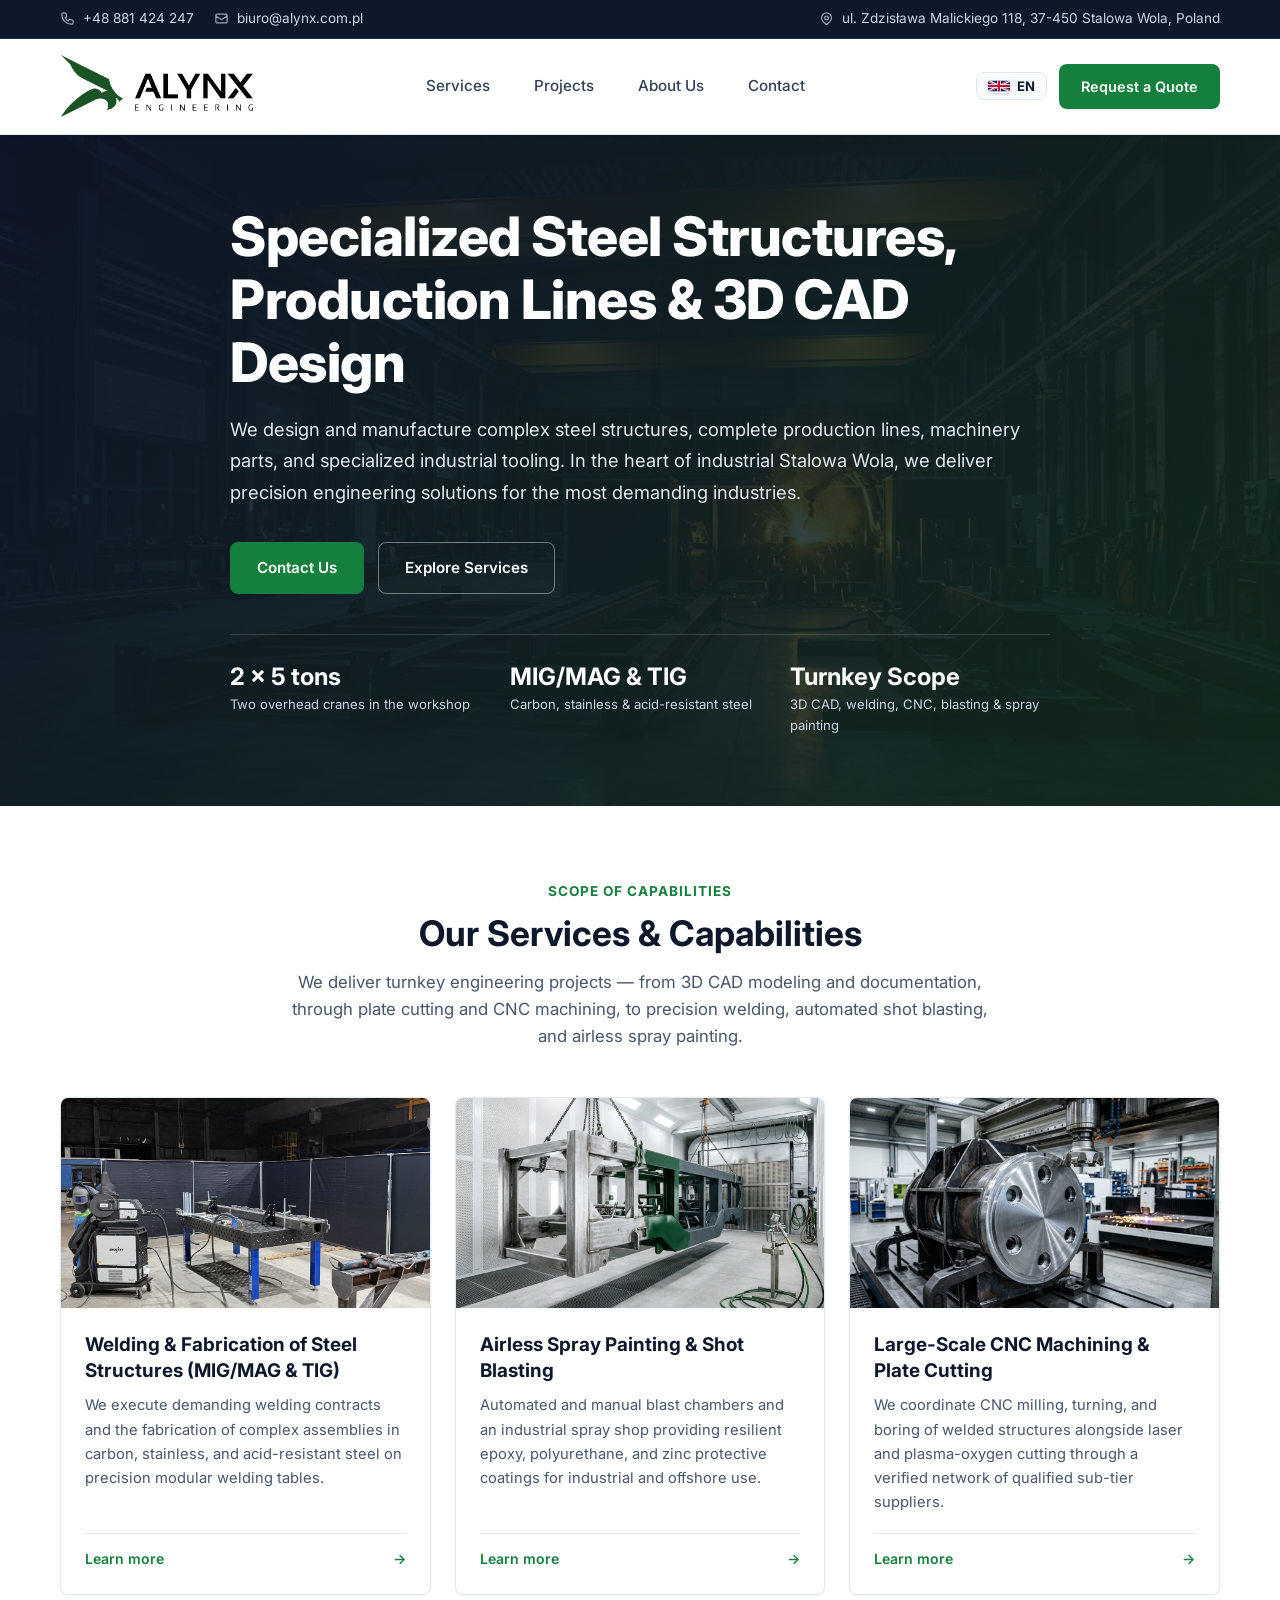
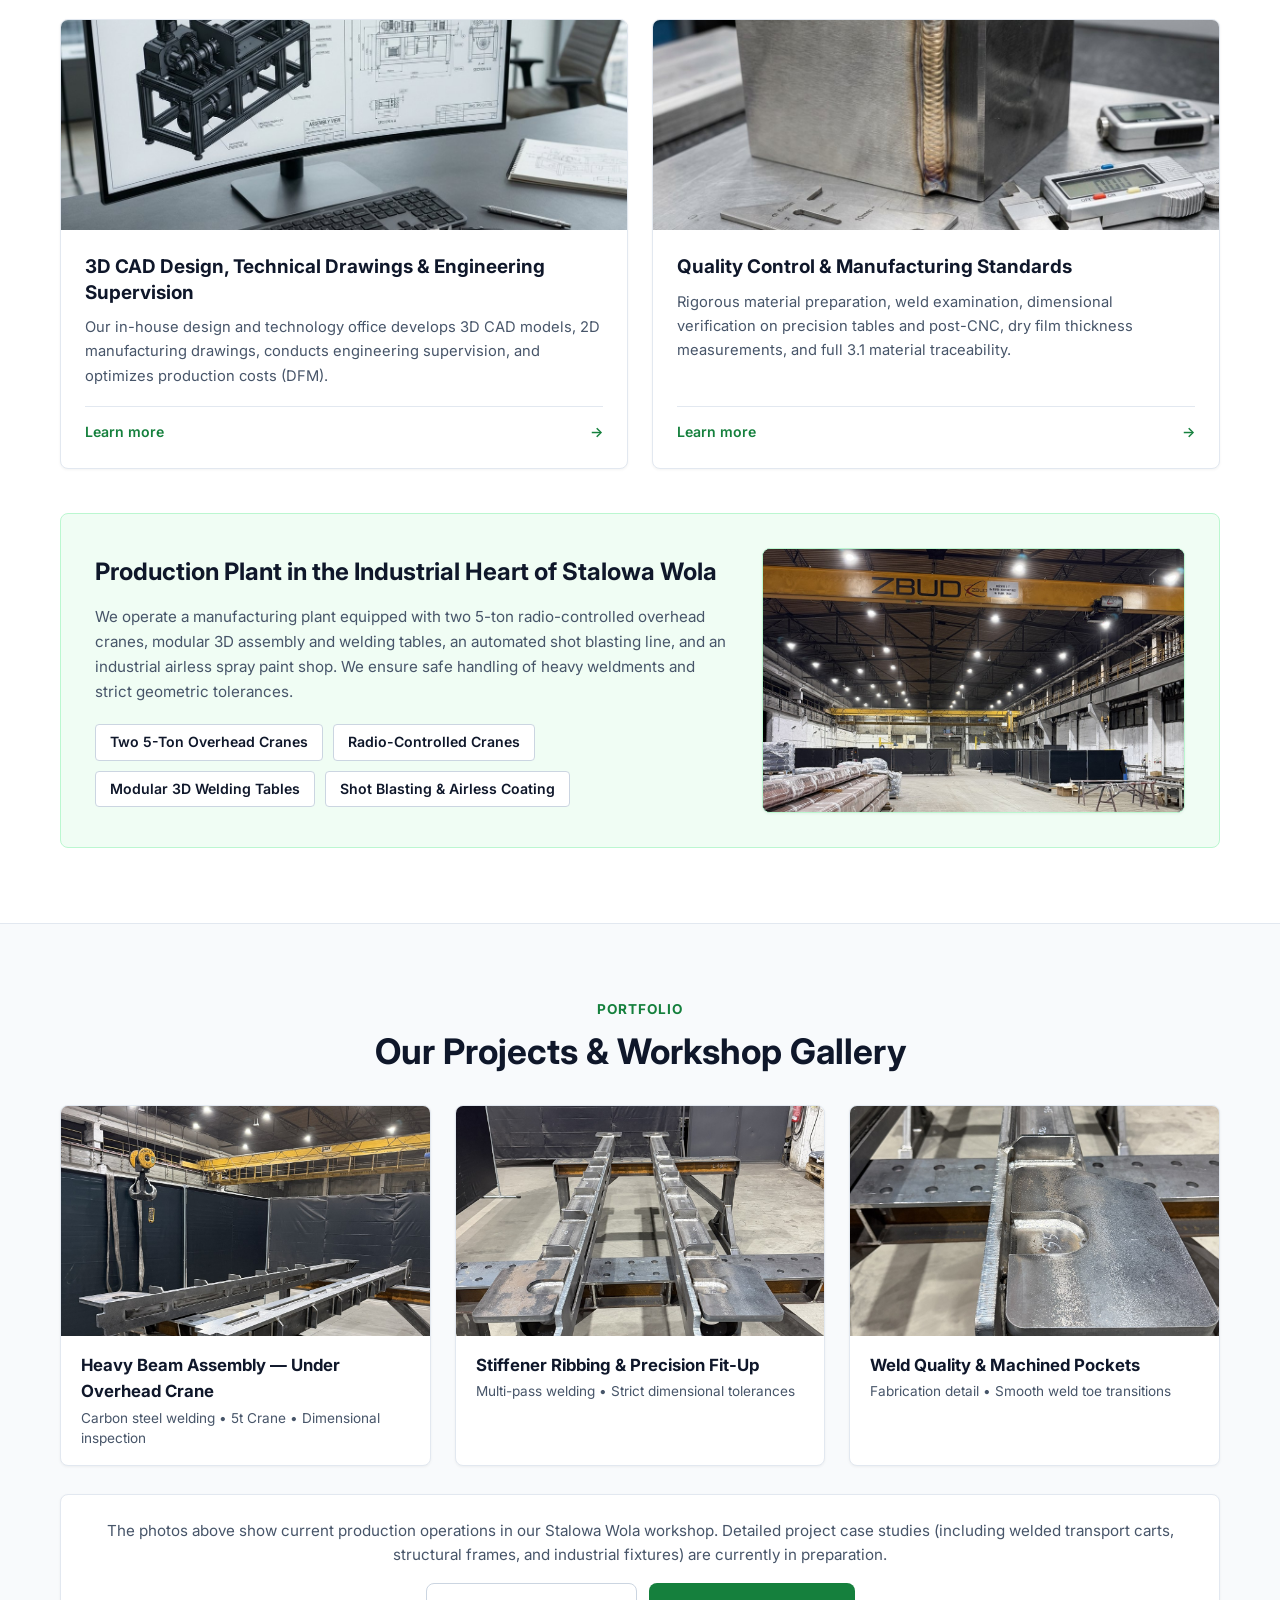
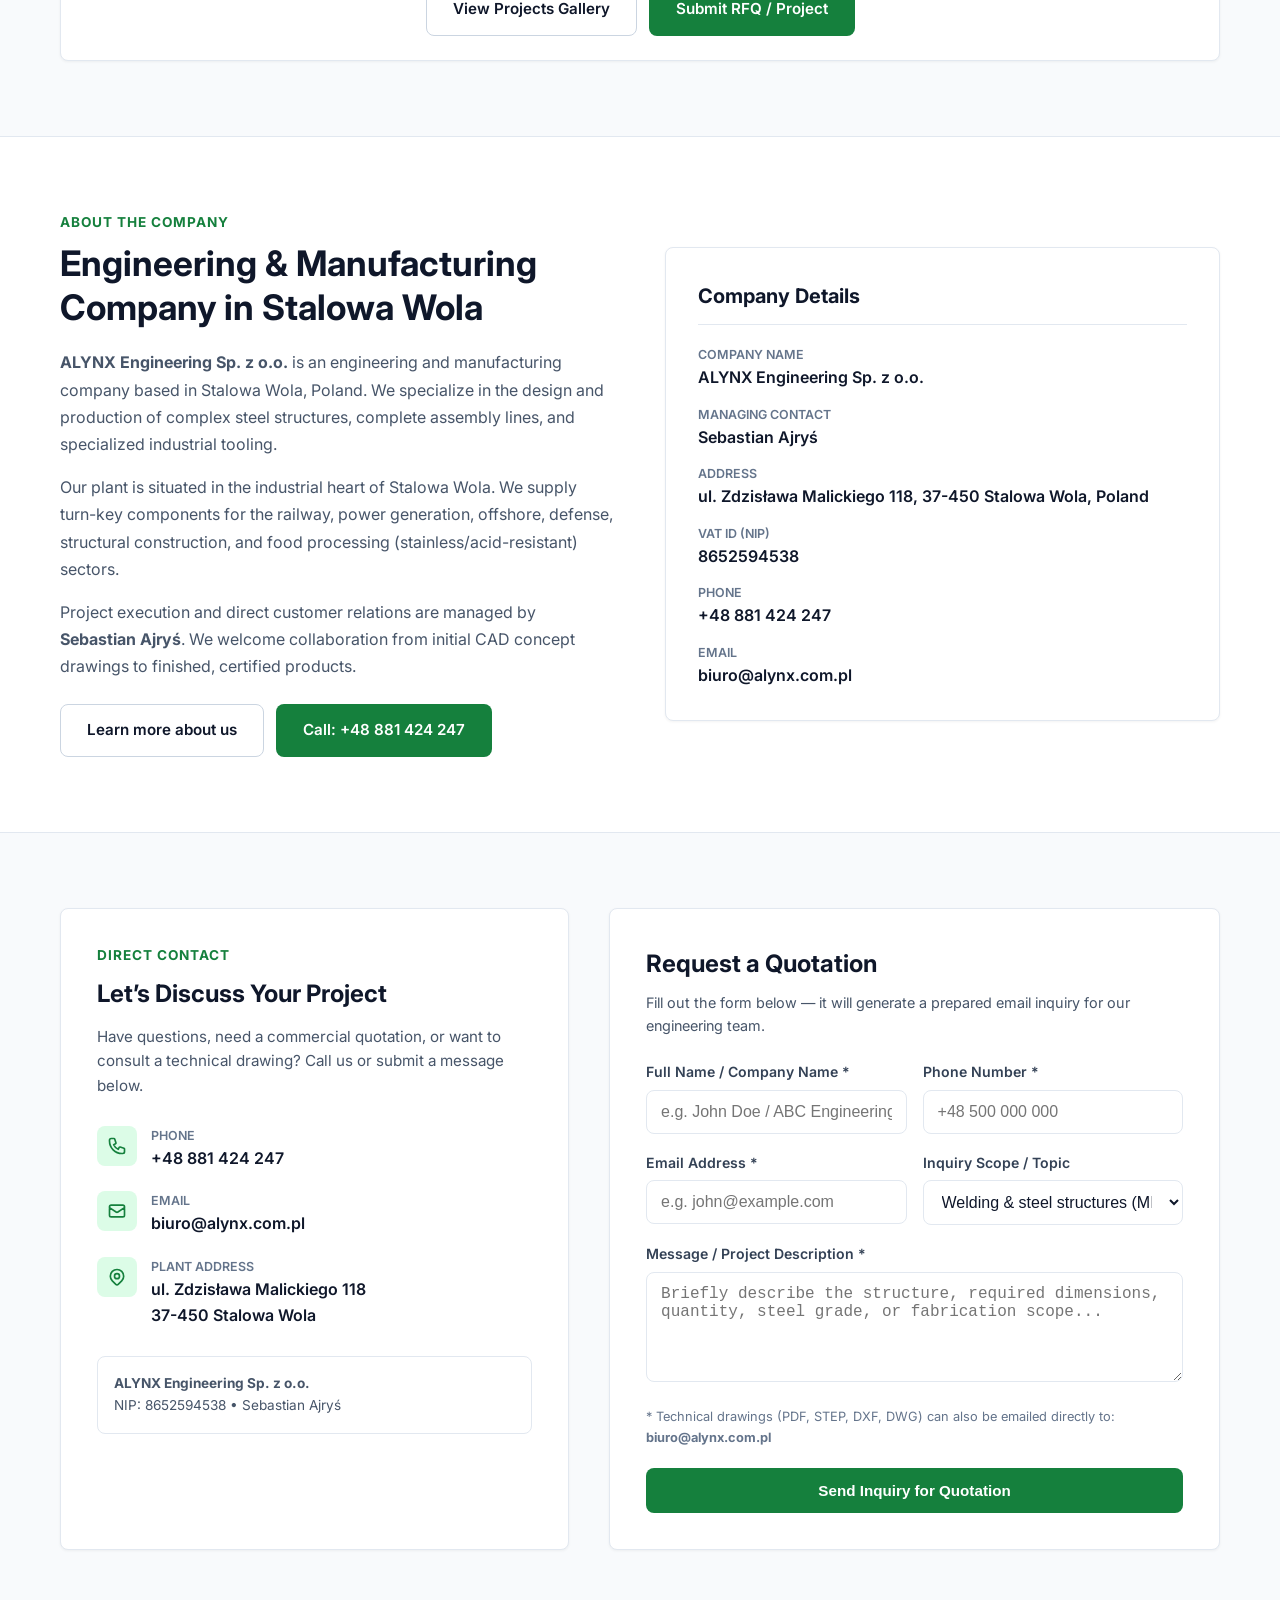
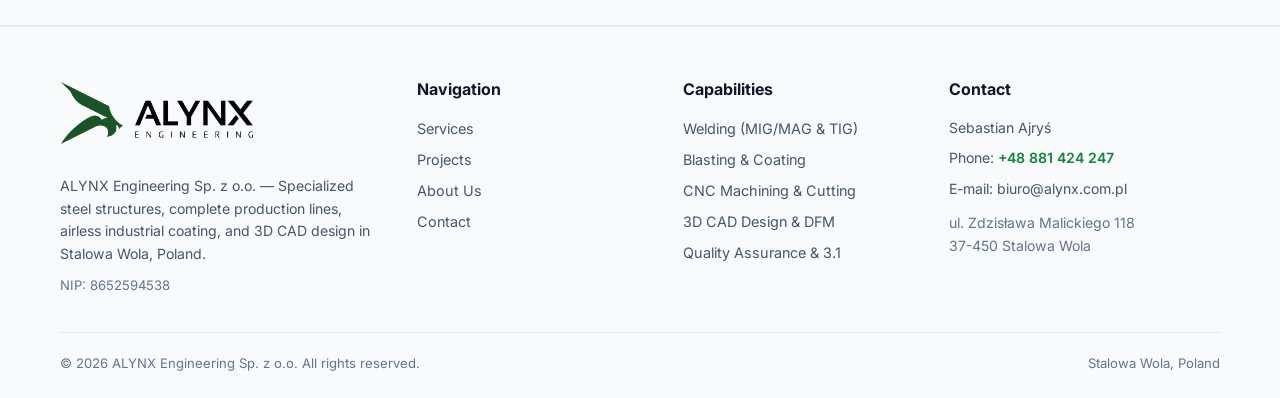
==== commit 679432da: "fix: complete 100% translation of all English pages (sections, bullets, alt texts, forms, and footer" ====
--- a/en/index.html
+++ b/en/index.html
@@ -5,7 +5,7 @@
   <meta name="viewport" content="width=device-width, initial-scale=1.0">
   <title>ALYNX Engineering — Steel Structures, Production Lines & Welded Assemblies</title>
   <meta name="description" content="ALYNX Engineering in Stalowa Wola, Poland. We design and manufacture complex steel structures, complete production lines, machinery parts, and specialized industrial tooling.">
-  <meta name="keywords" content="spawanie stalowa wola, konstrukcje stalowe, linie produkcyjne, malowanie hydrodynamiczne, śrutowanie, obróbka CNC, projektowanie CAD, ALYNX Engineering, Sebastian Ajryś">
+  <meta name="keywords" content="welding stalowa wola, steel structures, production lines, airless spray painting, shot blasting, CNC machining, CAD design, ALYNX Engineering, Sebastian Ajrys">
   
   <!-- Identyfikacja dla Google, Chrome i PWA (Miniaturki i skróty "ALYNX") -->
   <meta name="application-name" content="ALYNX">
@@ -176,10 +176,10 @@
     <div class="container">
       
       <div class="section-header">
-        <div class="section-kicker">Zakres działalności</div>
-        <h2 class="section-title">Nasza Oferta i Usługi</h2>
+        <div class="section-kicker">Scope of Capabilities</div>
+        <h2 class="section-title">Our Services &amp; Capabilities</h2>
         <p class="section-desc">
-          Realizujemy projekty kompleksowo — od projektu i dokumentacji 3D CAD, przez cięcie i obróbkę CNC, aż po precyzyjne spawanie, automatyczne śrutowanie i malowanie hydrodynamiczne.
+          We deliver turnkey engineering projects — from 3D CAD modeling and documentation, through plate cutting and CNC machining, to precision welding, automated shot blasting, and airless spray painting.
         </p>
       </div>
 
@@ -188,15 +188,15 @@
         <!-- Usługa 1 -->
         <a href="services.html#spawanie" class="service-card">
           <div class="service-image">
-            <img src="../assets/images/services/service-welding.jpg" alt="Stanowisko spawalnicze MIG/MAG i TIG ALYNX z modularnym stołem 3D, urządzeniem spawalniczym EWM oraz suwnicą 5t">
+            <img src="../assets/images/services/service-welding.jpg" alt="ALYNX MIG/MAG and TIG welding station with modular 3D table, EWM welder, and 5t overhead crane">
           </div>
           <div class="service-content">
-            <h3 class="service-title">Spawanie i produkcja konstrukcji stalowych (MIG/MAG &amp; TIG)</h3>
+            <h3 class="service-title">Welding &amp; Fabrication of Steel Structures (MIG/MAG &amp; TIG)</h3>
             <p class="service-desc">
-              Realizujemy wymagające zlecenia spawalnicze oraz produkcję skomplikowanych konstrukcji ze stali węglowej, nierdzewnej oraz kwasoodpornej na modułowych stołach spawalniczych.
+              We execute demanding welding contracts and the fabrication of complex assemblies in carbon, stainless, and acid-resistant steel on precision modular welding tables.
             </p>
             <div class="service-card-footer">
-              <span>Zobacz szczegóły</span>
+              <span>Learn more</span>
               <span>&rarr;</span>
             </div>
           </div>
@@ -205,15 +205,15 @@
         <!-- Usługa 2 -->
         <a href="services.html#malowanie" class="service-card">
           <div class="service-image">
-            <img src="../assets/images/services/service-coating.jpg" alt="Hydrodynamiczne malowanie natryskowe i przygotowanie powierzchni stalowych">
+            <img src="../assets/images/services/service-coating.jpg" alt="Airless spray painting and steel surface preparation">
           </div>
           <div class="service-content">
-            <h3 class="service-title">Hydrodynamiczne malowanie natryskowe i śrutowanie</h3>
+            <h3 class="service-title">Airless Spray Painting &amp; Shot Blasting</h3>
             <p class="service-desc">
-              Automatyczne i ręczne śrutownie oraz wydajna malarnia przemysłowa zapewniająca trwałe zabezpieczenia epoksydowe, poliuretanowe i cynkowe dla przemysłu i offshore.
+              Automated and manual blast chambers and an industrial spray shop providing resilient epoxy, polyurethane, and zinc protective coatings for industrial and offshore use.
             </p>
             <div class="service-card-footer">
-              <span>Zobacz szczegóły</span>
+              <span>Learn more</span>
               <span>&rarr;</span>
             </div>
           </div>
@@ -222,15 +222,15 @@
         <!-- Usługa 3 -->
         <a href="services.html#cnc" class="service-card">
           <div class="service-image">
-            <img src="../assets/images/services/service-cnc.jpg" alt="Wielkogabarytowa obróbka CNC i precyzyjne cięcie blach">
+            <img src="../assets/images/services/service-cnc.jpg" alt="Large-scale CNC machining and precision sheet cutting">
           </div>
           <div class="service-content">
             <h3 class="service-title">Large-Scale CNC Machining &amp; Plate Cutting</h3>
             <p class="service-desc">
-              Koordynujemy procesy frezowania, toczenia i wytaczania CNC konstrukcji spawanych oraz cięcia laserowego i plazmowo-tlenowego we współpracy ze sprawdzoną siecią partnerów.
+              We coordinate CNC milling, turning, and boring of welded structures alongside laser and plasma-oxygen cutting through a verified network of qualified sub-tier suppliers.
             </p>
             <div class="service-card-footer">
-              <span>Zobacz szczegóły</span>
+              <span>Learn more</span>
               <span>&rarr;</span>
             </div>
           </div>
@@ -239,15 +239,15 @@
         <!-- Usługa 4 -->
         <a href="services.html#cad" class="service-card">
           <div class="service-image">
-            <img src="../assets/images/services/service-cad.jpg" alt="Projektowanie 3D CAD, dokumentacja techniczna i nadzór inżynieryjny">
+            <img src="../assets/images/services/service-cad.jpg" alt="3D CAD design, technical drawings, and engineering supervision">
           </div>
           <div class="service-content">
-            <h3 class="service-title">Projektowanie CAD, dokumentacja techniczna i nadzór inżynieryjny</h3>
+            <h3 class="service-title">3D CAD Design, Technical Drawings &amp; Engineering Supervision</h3>
             <p class="service-desc">
-              Własne biuro projektowo-technologiczne opracowuje modele 3D CAD, dokumentację wykonawczą i montażową 2D oraz prowadzi pełny nadzór inżynieryjny i optymalizację kosztów.
+              Our in-house design and technology office develops 3D CAD models, 2D manufacturing drawings, conducts engineering supervision, and optimizes production costs (DFM).
             </p>
             <div class="service-card-footer">
-              <span>Zobacz szczegóły</span>
+              <span>Learn more</span>
               <span>&rarr;</span>
             </div>
           </div>
@@ -256,15 +256,15 @@
         <!-- Usługa 5 -->
         <a href="services.html#jakosc" class="service-card">
           <div class="service-image">
-            <img src="../assets/images/services/service-quality.jpg" alt="Kontrola jakości spoin, geometrii oraz powłok ochronnych">
+            <img src="../assets/images/services/service-quality.jpg" alt="Weld inspection, geometry verification, and protective coating testing">
           </div>
           <div class="service-content">
-            <h3 class="service-title">Kontrola jakości i wysokie standardy produkcyjne</h3>
+            <h3 class="service-title">Quality Control &amp; Manufacturing Standards</h3>
             <p class="service-desc">
-              Rygorystyczne przygotowanie materiału do spawania, kontrola spoin, weryfikacja wymiarowa na stołach i po obróbce CNC, pomiary grubości powłok oraz pełna identyfikowalność (atesty 3.1).
+              Rigorous material preparation, weld examination, dimensional verification on precision tables and post-CNC, dry film thickness measurements, and full 3.1 material traceability.
             </p>
             <div class="service-card-footer">
-              <span>Zobacz szczegóły</span>
+              <span>Learn more</span>
               <span>&rarr;</span>
             </div>
           </div>
@@ -275,19 +275,19 @@
       <!-- Baner możliwości hali produkcyjnej -->
       <div class="tables-banner">
         <div>
-          <h3>Zaplecze produkcyjne w przemysłowym sercu Stalowej Woli</h3>
+          <h3>Production Plant in the Industrial Heart of Stalowa Wola</h3>
           <p>
-            Dysponujemy halą produkcyjną wyposażoną w dwie suwnice ze sterowaniem radiowym o udźwigu 5 ton, profesjonalne modułowe stoły spawalnicze i montażowe oraz własną automatyczną śrutownię i wydajną malarnię hydrodynamiczną. Zapewniamy bezpieczną manipulację gabarytowymi elementami i zachowanie ścisłych tolerancji geometrycznych.
+            We operate a manufacturing plant equipped with two 5-ton radio-controlled overhead cranes, modular 3D assembly and welding tables, an automated shot blasting line, and an industrial airless spray paint shop. We ensure safe handling of heavy weldments and strict geometric tolerances.
           </p>
           <div class="tables-sizes-list">
             <span class="tables-sizes-badge">Two 5-Ton Overhead Cranes</span>
-            <span class="tables-sizes-badge">Sterowanie radiowe suwnic</span>
-            <span class="tables-sizes-badge">Modułowe stoły spawalnicze</span>
-            <span class="tables-sizes-badge">Śrutownia i malarnia hydrodynamiczna</span>
+            <span class="tables-sizes-badge">Radio-Controlled Cranes</span>
+            <span class="tables-sizes-badge">Modular 3D Welding Tables</span>
+            <span class="tables-sizes-badge">Shot Blasting &amp; Airless Coating</span>
           </div>
         </div>
         <div class="tables-banner-img">
-          <img src="../assets/images/tables/facility-hall.jpg" alt="Hala produkcyjna ALYNX Engineering w Stalowej Woli z dwiema suwnicami 5 ton ze sterowaniem radiowym oraz stanowiskami spawalniczymi" data-lightbox="../assets/images/tables/facility-hall.jpg" data-caption="Hala produkcyjna ALYNX Engineering w Stalowej Woli: suwnica 5 ton ze sterowaniem radiowym oraz modularne stanowiska spawalnicze" style="cursor: pointer;">
+          <img src="../assets/images/tables/facility-hall.jpg" alt="ALYNX Engineering production plant in Stalowa Wola with two 5-ton radio-controlled cranes and welding workstations" data-lightbox="../assets/images/tables/facility-hall.jpg" data-caption="ALYNX Engineering production plant in Stalowa Wola: 5-ton radio-controlled crane and modular welding stations" style="cursor: pointer;">
         </div>
       </div>
 
@@ -302,38 +302,38 @@
       
       <div class="section-header" style="margin-bottom: 32px;">
         <div class="section-kicker">Portfolio</div>
-        <h2 class="section-title">Nasze Realizacje</h2>
+        <h2 class="section-title">Our Projects &amp; Workshop Gallery</h2>
       </div>
 
       <!-- Galeria pierwszych realizacji -->
       <div class="gallery-grid" style="margin-bottom: 28px;">
         <div class="gallery-item">
           <div class="gallery-img-wrap">
-            <img src="../assets/images/realizacje/realizacja-01.jpg" alt="Konstrukcja belkowa — montaż i spawanie z wykorzystaniem suwnicy 5t" data-lightbox="../assets/images/realizacje/realizacja-01.jpg" data-caption="Konstrukcja belkowa — montaż i spawanie z wykorzystaniem suwnicy 5 ton na hali produkcyjnej w Stalowej Woli" style="cursor: pointer;">
+            <img src="../assets/images/realizacje/realizacja-01.jpg" alt="Beam assembly — fitting and welding under 5t crane" data-lightbox="../assets/images/realizacje/realizacja-01.jpg" data-caption="Beam structure — fitting and welding with 5t crane in Stalowa Wola workshop" style="cursor: pointer;">
           </div>
           <div class="gallery-info">
-            <div class="gallery-title">Konstrukcja belkowa — montaż pod suwnicą</div>
-            <div class="gallery-sub">Spawanie konstrukcji ze stali węglowej • Suwnica 5t</div>
+            <div class="gallery-title">Heavy Beam Assembly — Under Overhead Crane</div>
+            <div class="gallery-sub">Carbon steel welding • 5t Crane • Dimensional inspection</div>
           </div>
         </div>
 
         <div class="gallery-item">
           <div class="gallery-img-wrap">
-            <img src="../assets/images/realizacje/realizacja-02.jpg" alt="Precyzyjne pasowanie elementów i użebrowanie konstrukcji stalowej" data-lightbox="../assets/images/realizacje/realizacja-02.jpg" data-caption="Precyzyjne pasowanie elementów i użebrowanie konstrukcji stalowej na stanowisku montażowym" style="cursor: pointer;">
+            <img src="../assets/images/realizacje/realizacja-02.jpg" alt="Precision fit-up and ribbing of steel structure" data-lightbox="../assets/images/realizacje/realizacja-02.jpg" data-caption="Precision fit-up and internal stiffening ribs on assembly workstation" style="cursor: pointer;">
           </div>
           <div class="gallery-info">
-            <div class="gallery-title">Użebrowanie i pasowanie elementów</div>
-            <div class="gallery-sub">Spawanie wielościegowe • Zachowanie tolerancji wymiarowych</div>
+            <div class="gallery-title">Stiffener Ribbing &amp; Precision Fit-Up</div>
+            <div class="gallery-sub">Multi-pass welding • Strict dimensional tolerances</div>
           </div>
         </div>
 
         <div class="gallery-item">
           <div class="gallery-img-wrap">
-            <img src="../assets/images/realizacje/realizacja-03.jpg" alt="Detal spoiny oraz frezowane gniazdo montażowe w grubej blasze" data-lightbox="../assets/images/realizacje/realizacja-03.jpg" data-caption="Detal spoiny oraz frezowane gniazdo montażowe w grubej blasze — wysoka jakość wykończenia spoin" style="cursor: pointer;">
+            <img src="../assets/images/realizacje/realizacja-03.jpg" alt="Weld seam detail and machined mounting slot in thick plate" data-lightbox="../assets/images/realizacje/realizacja-03.jpg" data-caption="Weld seam detail and machined slot in thick steel plate — premium finish" style="cursor: pointer;">
           </div>
           <div class="gallery-info">
-            <div class="gallery-title">Jakość spoin i frezowane gniazda</div>
-            <div class="gallery-sub">Detal wykonania • Płynne przejścia lica spoiny</div>
+            <div class="gallery-title">Weld Quality &amp; Machined Pockets</div>
+            <div class="gallery-sub">Fabrication detail • Smooth weld toe transitions</div>
           </div>
         </div>
       </div>
@@ -374,42 +374,42 @@
           </p>
           
           <div style="margin-top: 24px; display: flex; gap: 12px; flex-wrap: wrap;">
-            <a href="o-nas.html" class="btn btn-outline">Poznaj nas bliżej</a>
+            <a href="about.html" class="btn btn-outline">Learn more about us</a>
             <a href="tel:+48881424247" class="btn btn-primary">Call: +48 881 424 247</a>
           </div>
         </div>
 
         <!-- Wizytówka z danymi firmy -->
         <div class="about-card-box">
-          <h4>Dane firmy</h4>
+          <h4>Company Details</h4>
           
           <div class="company-data-row">
-            <span class="company-data-label">Nazwa firmy</span>
+            <span class="company-data-label">Company Name</span>
             <span class="company-data-value">ALYNX Engineering Sp. z o.o.</span>
           </div>
 
           <div class="company-data-row">
-            <span class="company-data-label">Osoba kontaktowa</span>
+            <span class="company-data-label">Managing Contact</span>
             <span class="company-data-value">Sebastian Ajryś</span>
           </div>
 
           <div class="company-data-row">
-            <span class="company-data-label">Adres</span>
+            <span class="company-data-label">Address</span>
             <span class="company-data-value">ul. Zdzisława Malickiego 118, 37-450 Stalowa Wola, Poland</span>
           </div>
 
           <div class="company-data-row">
-            <span class="company-data-label">NIP</span>
+            <span class="company-data-label">VAT ID (NIP)</span>
             <span class="company-data-value">8652594538</span>
           </div>
 
           <div class="company-data-row">
-            <span class="company-data-label">Telefon</span>
+            <span class="company-data-label">Phone</span>
             <span class="company-data-value">+48 881 424 247</span>
           </div>
 
           <div class="company-data-row" style="margin-bottom: 0;">
-            <span class="company-data-label">E-mail</span>
+            <span class="company-data-label">Email</span>
             <span class="company-data-value">biuro@alynx.com.pl</span>
           </div>
         </div>
@@ -428,10 +428,10 @@
         
         <!-- Lewa kolumna: Dane kontaktowe -->
         <div class="contact-card">
-          <div class="section-kicker">Kontakt bezpośredni</div>
-          <h3>Porozmawiajmy o Twoim projekcie</h3>
+          <div class="section-kicker">Direct Contact</div>
+          <h3>Let’s Discuss Your Project</h3>
           <p>
-            Masz pytania, potrzebujesz wyceny lub chcesz skonsultować rysunek techniczny? Skontaktuj się z nami telefonicznie lub napisz wiadomość.
+            Have questions, need a commercial quotation, or want to consult a technical drawing? Call us or submit a message below.
           </p>
 
           <div class="contact-list">
@@ -443,7 +443,7 @@
                 </svg>
               </div>
               <div>
-                <div class="contact-label">Telefon</div>
+                <div class="contact-label">Phone</div>
                 <div class="contact-value">
                   <a href="tel:+48881424247">+48 881 424 247</a>
                 </div>
@@ -457,7 +457,7 @@
                 </svg>
               </div>
               <div>
-                <div class="contact-label">E-mail</div>
+                <div class="contact-label">Email</div>
                 <div class="contact-value">
                   <a href="mailto:biuro@alynx.com.pl">biuro@alynx.com.pl</a>
                 </div>
@@ -472,7 +472,7 @@
                 </svg>
               </div>
               <div>
-                <div class="contact-label">Adres zakładu</div>
+                <div class="contact-label">Plant Address</div>
                 <div class="contact-value">
                   ul. Zdzisława Malickiego 118<br>
                   37-450 Stalowa Wola
@@ -490,32 +490,32 @@
 
         <!-- Prawa kolumna: Formularz kontaktowy -->
         <div class="form-card">
-          <h3>Napisz do nas</h3>
-          <p>Wypełnij formularz — przygotuje on gotową wiadomość e-mail z Twoim zapytaniem.</p>
+          <h3>Request a Quotation</h3>
+          <p>Fill out the form below — it will generate a prepared email inquiry for our engineering team.</p>
 
           <form id="contactForm">
             
             <div class="form-row">
               <div class="form-group">
-                <label for="cName" class="form-label">Imię i nazwisko / Firma *</label>
-                <input type="text" id="cName" class="form-input" placeholder="Jan Kowalski" required>
+                <label for="cName" class="form-label">Full Name / Company Name *</label>
+                <input type="text" id="cName" class="form-input" placeholder="e.g. John Doe / ABC Engineering" required>
               </div>
               <div class="form-group">
-                <label for="cPhone" class="form-label">Numer telefonu *</label>
+                <label for="cPhone" class="form-label">Phone Number *</label>
                 <input type="tel" id="cPhone" class="form-input" placeholder="+48 500 000 000" required>
               </div>
             </div>
 
             <div class="form-row">
               <div class="form-group">
-                <label for="cEmail" class="form-label">Adres e-mail *</label>
-                <input type="email" id="cEmail" class="form-input" placeholder="jan@example.com" required>
+                <label for="cEmail" class="form-label">Email Address *</label>
+                <input type="email" id="cEmail" class="form-input" placeholder="e.g. john@example.com" required>
               </div>
               <div class="form-group">
-                <label for="cService" class="form-label">Temat zapytania</label>
+                <label for="cService" class="form-label">Inquiry Scope / Topic</label>
                 <select id="cService" class="form-select">
-                  <option value="Spawanie i konstrukcje stalowe (MIG/MAG & TIG)">Spawanie i konstrukcje stalowe (MIG/MAG &amp; TIG)</option>
-                  <option value="Malowanie hydrodynamiczne i śrutowanie">Malowanie hydrodynamiczne i śrutowanie</option>
+                  <option value="Welding & Steel Structures (MIG/MAG & TIG)">Welding &amp; steel structures (MIG/MAG &amp; TIG)</option>
+                  <option value="Airless Spray Painting & Blasting">Airless spray painting &amp; shot blasting</option>
                   <option value="Obróbka CNC i cięcie blach">Large-Scale CNC Machining &amp; Plate Cutting</option>
                   <option value="Projektowanie CAD i dokumentacja">3D CAD Design &amp; Engineering Supervision</option>
                   <option value="Kompleksowa realizacja pod klucz / Inne">Kompleksowa realizacja pod klucz / Inne</option>
@@ -524,16 +524,16 @@
             </div>
 
             <div class="form-group">
-              <label for="cMessage" class="form-label">Wiadomość / Opis konstrukcji *</label>
-              <textarea id="cMessage" class="form-textarea" placeholder="Opisz krótko konstrukcję, wymiary, ilość sztuk oraz rodzaj materiału..." required></textarea>
+              <label for="cMessage" class="form-label">Message / Project Description *</label>
+              <textarea id="cMessage" class="form-textarea" placeholder="Briefly describe the structure, required dimensions, quantity, steel grade, or fabrication scope..." required></textarea>
             </div>
 
             <div style="font-size: 0.8rem; color: #64748B; margin-bottom: 20px;">
-              * Rysunki techniczne (PDF, STEP, DXF) można również przesyłać bezpośrednio na adres: <strong>biuro@alynx.com.pl</strong>
+              * Technical drawings (PDF, STEP, DXF, DWG) can also be emailed directly to: <strong>biuro@alynx.com.pl</strong>
             </div>
 
             <button type="submit" class="btn btn-primary" style="width: 100%;">
-              Wyślij wiadomość do wyceny
+              Send Inquiry for Quotation
             </button>
 
           </form>
@@ -558,7 +558,7 @@
             <img src="../assets/images/logo.png" alt="ALYNX Engineering" class="footer-logo">
           </a>
           <p class="footer-about">
-            ALYNX Engineering Sp. z o.o. — Konstrukcje stalowe, linie produkcyjne, malarnia hydrodynamiczna oraz projektowanie CAD w Stalowej Woli.
+            ALYNX Engineering Sp. z o.o. — Specialized steel structures, complete production lines, airless industrial coating, and 3D CAD design in Stalowa Wola, Poland.
           </p>
           <div style="font-size: 0.82rem; color: #64748B;">
             NIP: 8652594538
@@ -569,20 +569,20 @@
         <div>
           <h4 class="footer-col-title">Navigation</h4>
           <ul class="footer-links">
-            <li><a href="oferta.html">Oferta</a></li>
-            <li><a href="realizacje.html">Realizacje</a></li>
-            <li><a href="o-nas.html">O nas</a></li>
-            <li><a href="kontakt.html">Kontakt</a></li>
+            <li><a href="services.html">Services</a></li>
+            <li><a href="projects.html">Projects</a></li>
+            <li><a href="about.html">About Us</a></li>
+            <li><a href="contact.html">Contact</a></li>
           </ul>
         </div>
 
         <!-- Kolumna 3: Usługi -->
         <div>
-          <h4 class="footer-col-title">Zakres prac</h4>
+          <h4 class="footer-col-title">Capabilities</h4>
           <ul class="footer-links">
-            <li><a href="services.html#spawanie">Spawanie (MIG/MAG &amp; TIG)</a></li>
+            <li><a href="services.html#spawanie">Welding (MIG/MAG &amp; TIG)</a></li>
             <li><a href="services.html#malowanie">Blasting &amp; Coating</a></li>
-            <li><a href="services.html#cnc">Obróbka CNC i cięcie blach</a></li>
+            <li><a href="services.html#cnc">CNC Machining &amp; Cutting</a></li>
             <li><a href="services.html#cad">3D CAD Design &amp; DFM</a></li>
             <li><a href="services.html#jakosc">Quality Assurance &amp; 3.1</a></li>
           </ul>
@@ -594,7 +594,7 @@
           <div style="display: flex; flex-direction: column; gap: 8px; font-size: 0.88rem;">
             <div>Sebastian Ajryś</div>
             <div>
-              Tel: <a href="tel:+48881424247" style="color: var(--primary); font-weight: 600;">+48 881 424 247</a>
+              Phone: <a href="tel:+48881424247" style="color: var(--primary); font-weight: 600;">+48 881 424 247</a>
             </div>
             <div>
               E-mail: <a href="mailto:biuro@alynx.com.pl">biuro@alynx.com.pl</a>
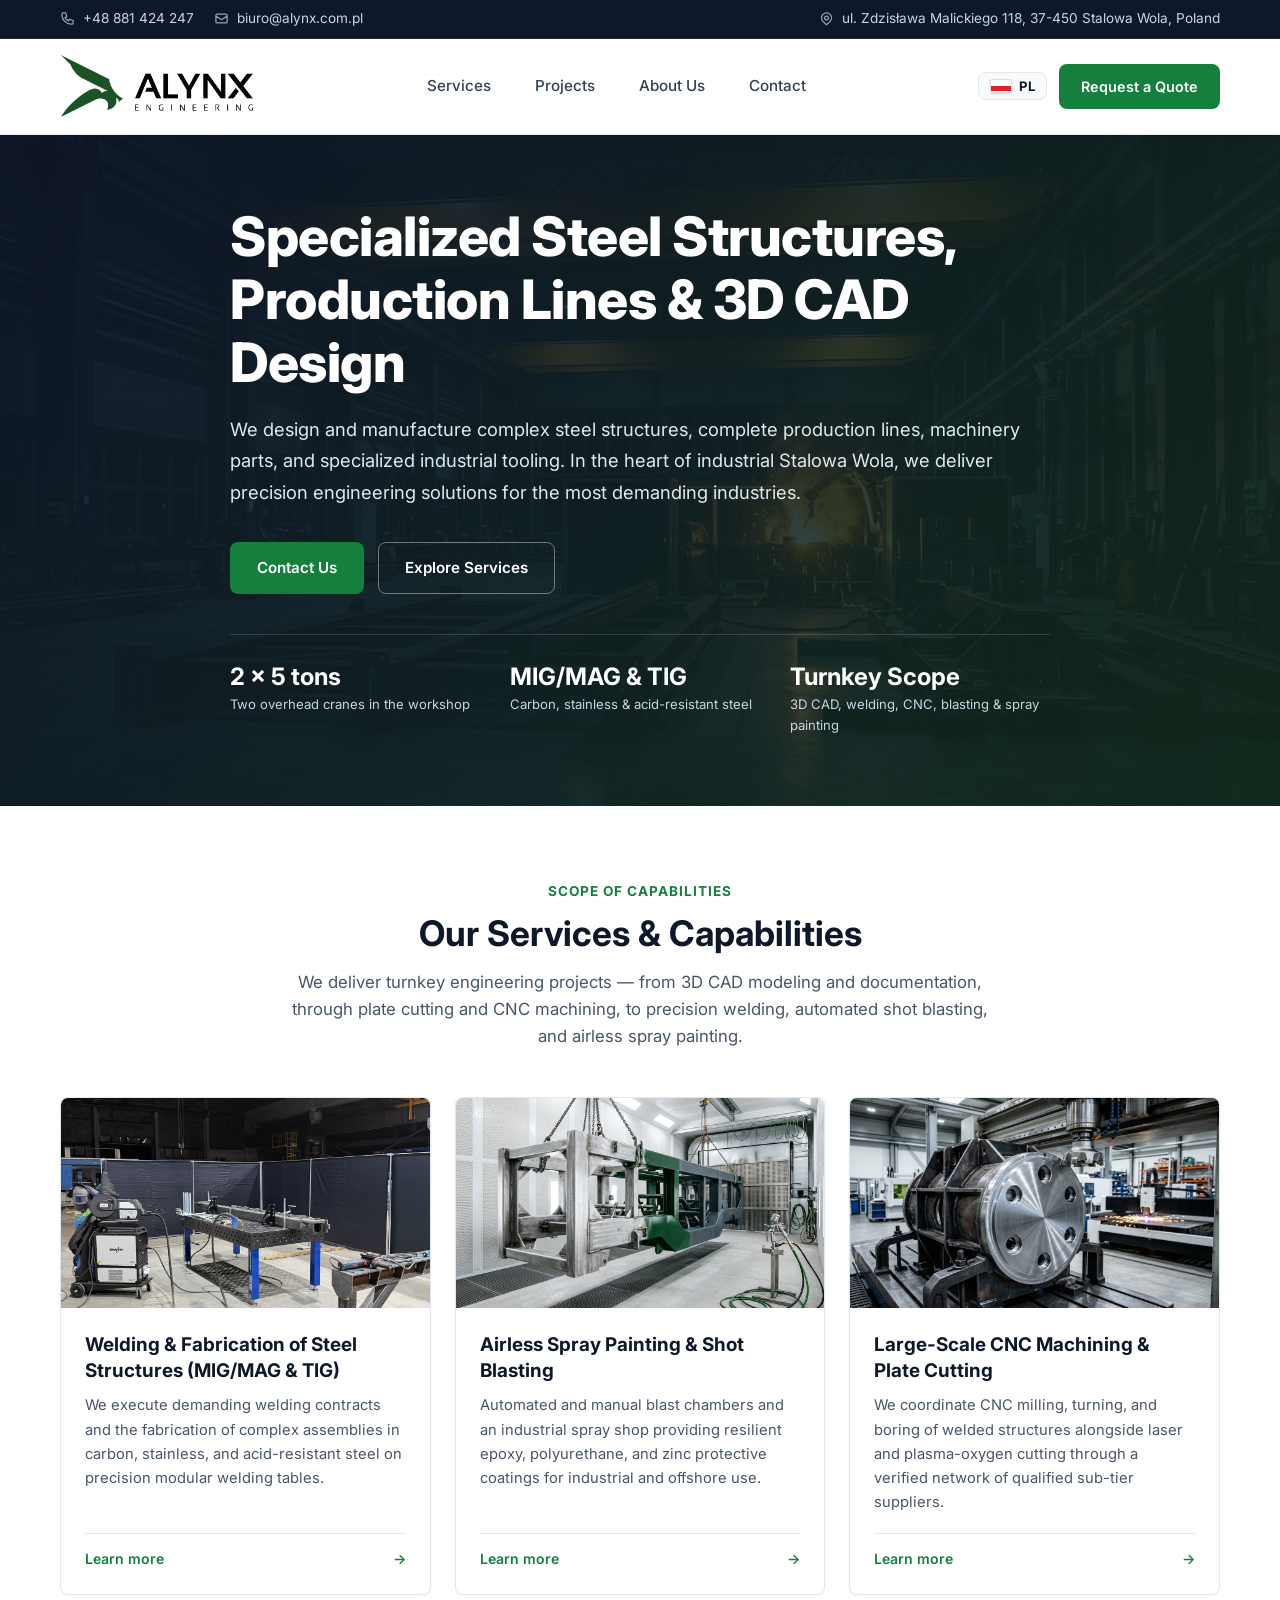
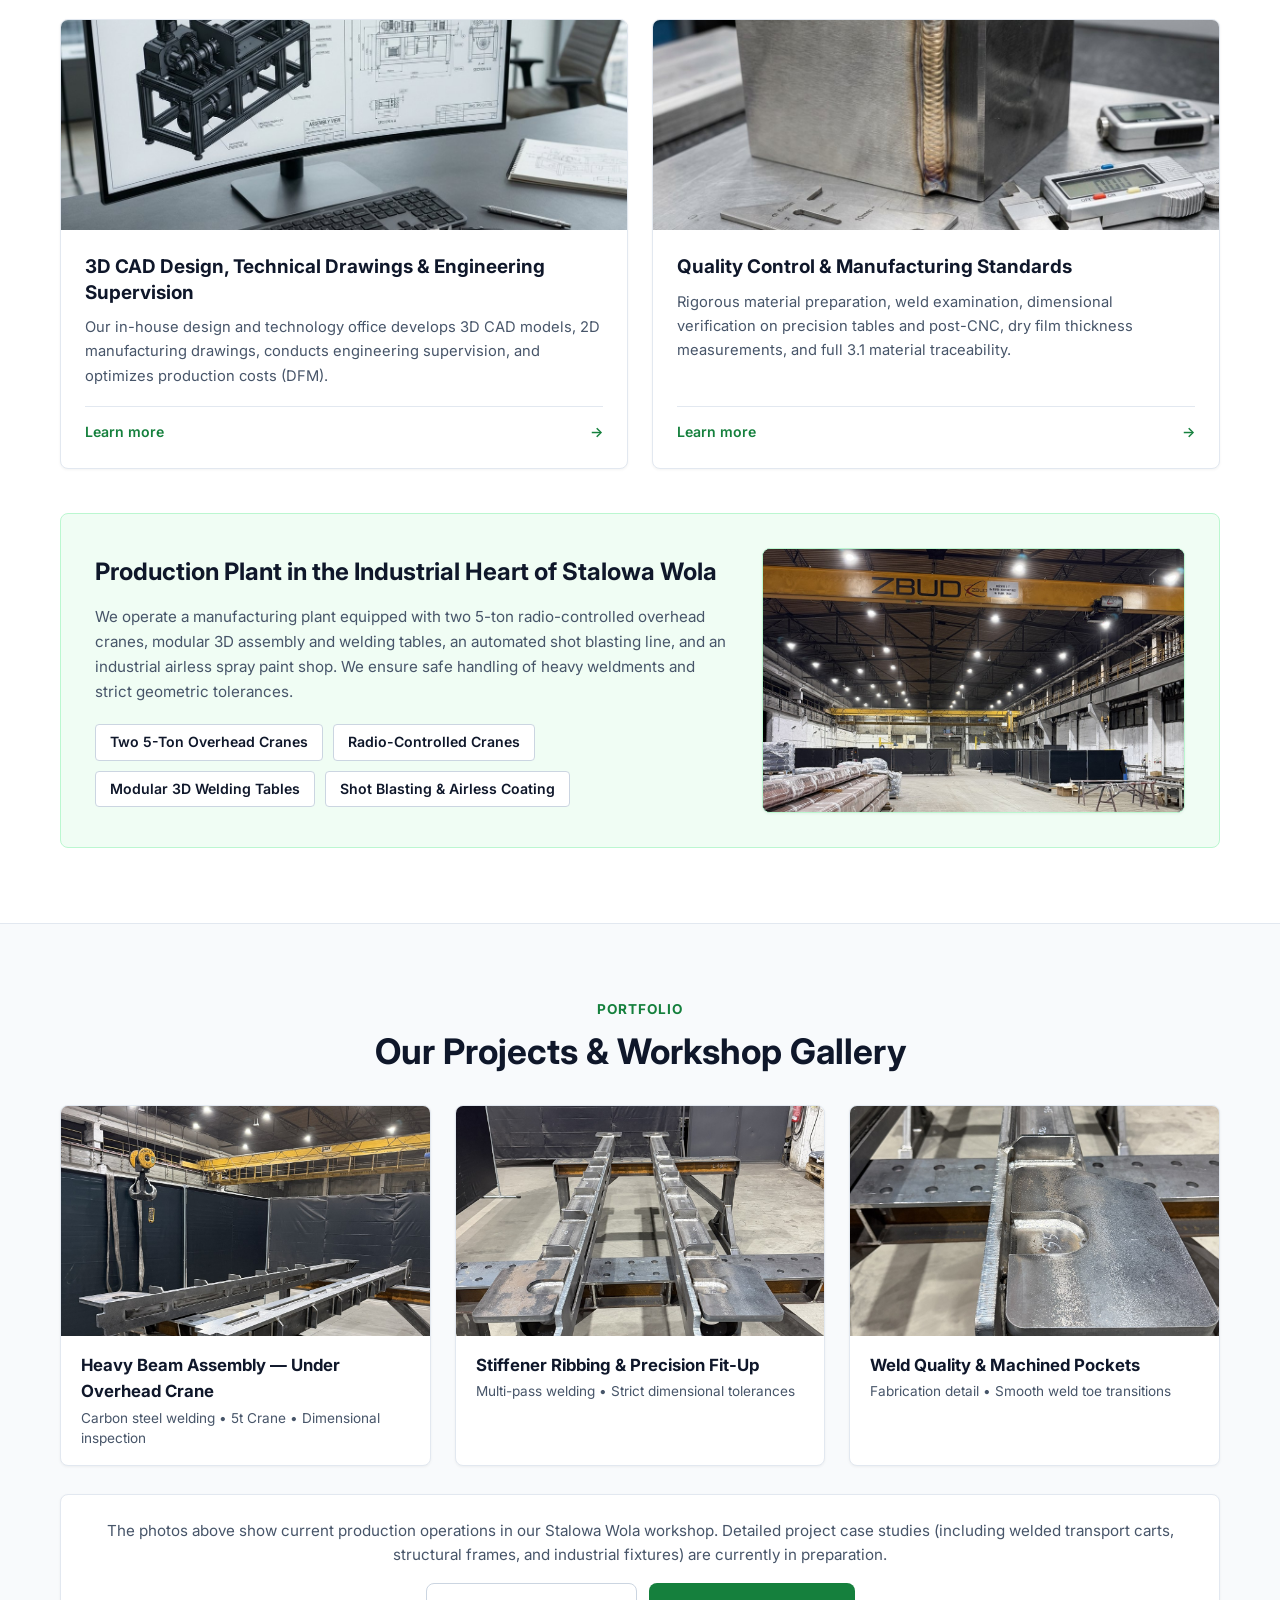
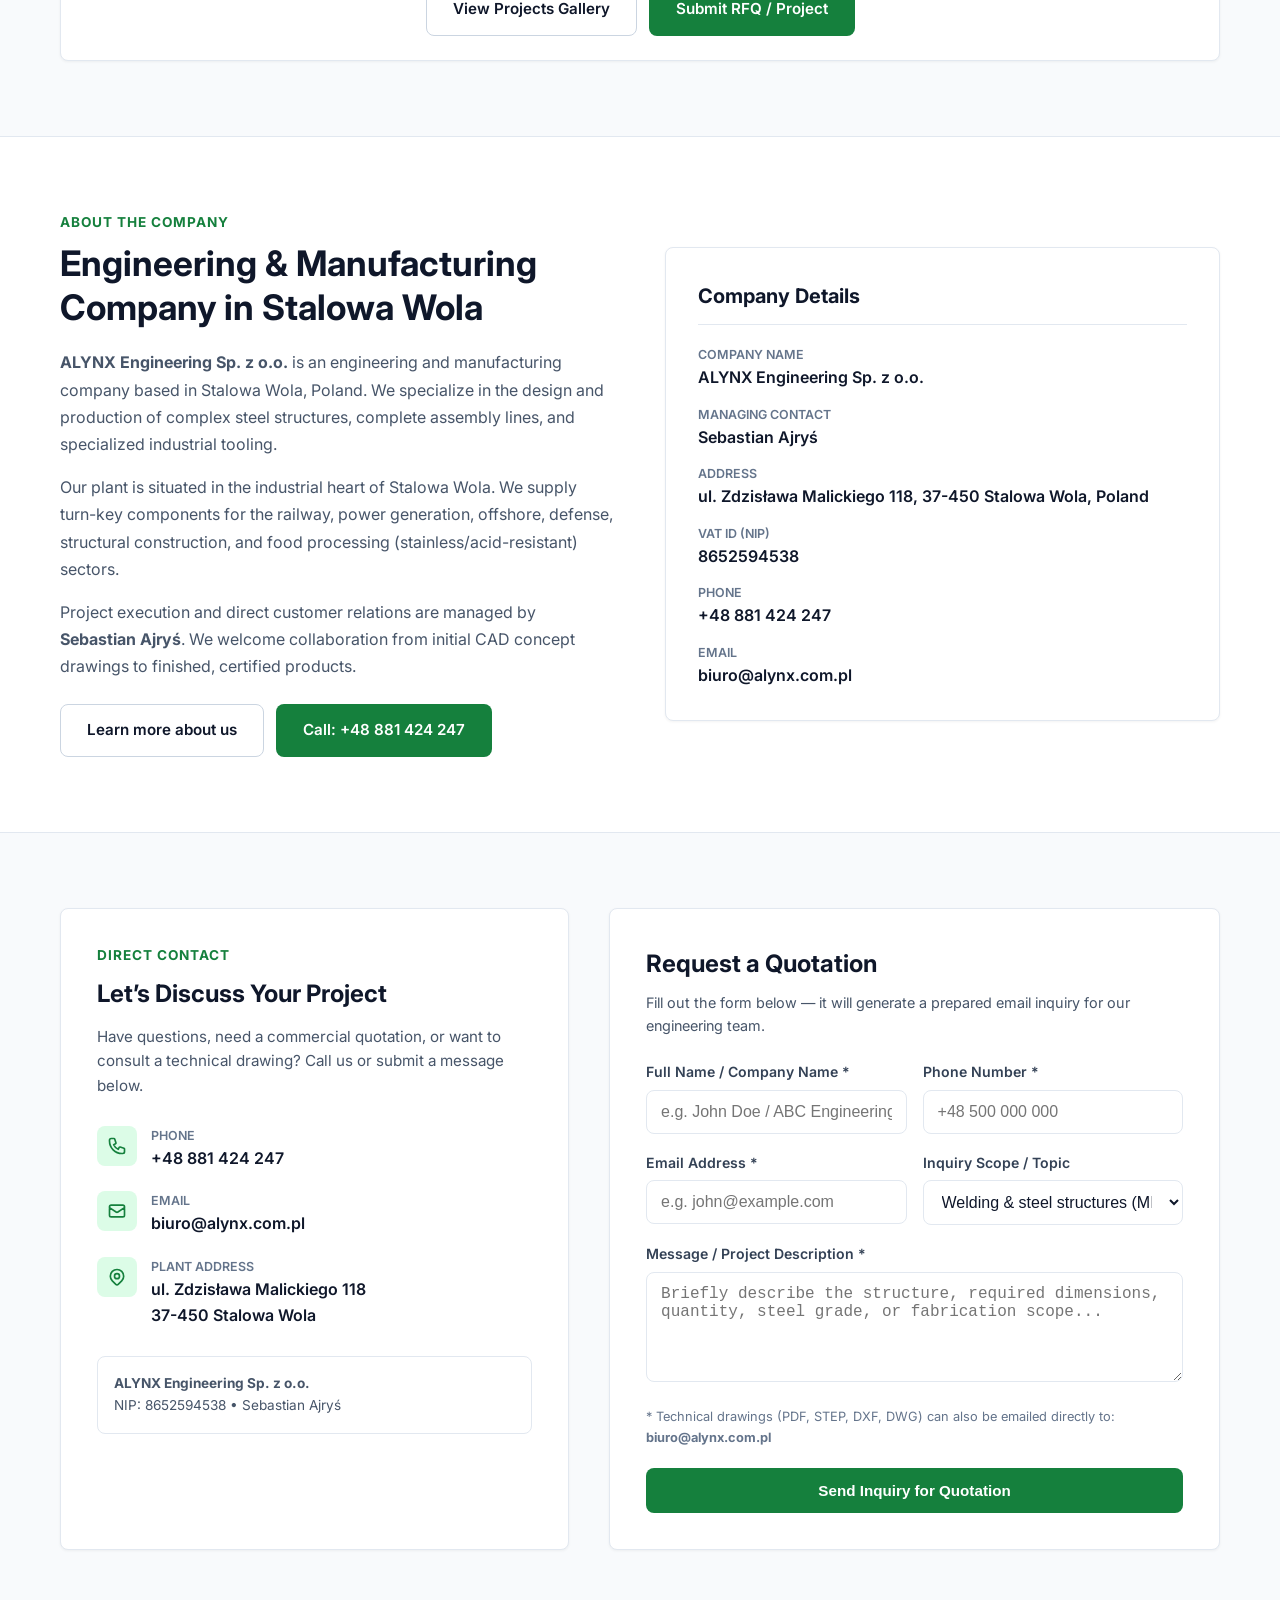
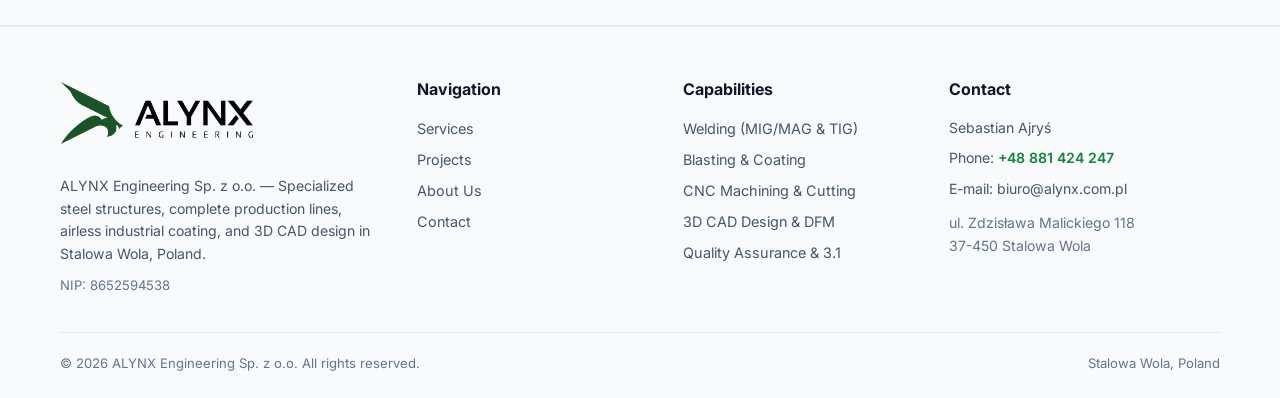
==== commit 931fdfe3: "fix: translate Consult Your Project button in services.html and set Polish flag + PL on all English " ====
--- a/en/index.html
+++ b/en/index.html
@@ -100,23 +100,12 @@
 
       <!-- Przycisk szybkiej akcji i jedyny przełącznik języka z flagą -->
       <div style="display: flex; align-items: center; gap: 12px;">
-        <a href="./index.html" class="lang-flag-btn" hreflang="en" title="English version" aria-label="Switch to English">
-          <svg xmlns="http://www.w3.org/2000/svg" viewBox="0 0 60 30" width="22" height="14" class="flag-icon" aria-hidden="true">
-            <clipPath id="uk-flag-clip-index">
-              <path d="M0 0v30h60V0z"/>
-            </clipPath>
-            <clipPath id="uk-flag-cross-index">
-              <path d="M30 15h30v15zv15h-30zh-30v-15zv-15h30z"/>
-            </clipPath>
-            <g clip-path="url(#uk-flag-clip-index)">
-              <path d="M0 0v30h60V0z" fill="#012169"/>
-              <path d="M0 0l60 30m0-30L0 30" stroke="#fff" stroke-width="6"/>
-              <path d="M0 0l60 30m0-30L0 30" clip-path="url(#uk-flag-cross-index)" stroke="#C8102E" stroke-width="4"/>
-              <path d="M30 0v30M0 15h60" stroke="#fff" stroke-width="10"/>
-              <path d="M30 0v30M0 15h60" stroke="#C8102E" stroke-width="6"/>
-            </g>
+        <a href="../index.html" class="lang-flag-btn" hreflang="pl" title="Wersja polska" aria-label="Przełącz na język polski">
+          <svg xmlns="http://www.w3.org/2000/svg" viewBox="0 0 60 30" width="22" height="14" class="flag-icon" aria-hidden="true" style="border: 1px solid rgba(0,0,0,0.12);">
+            <rect width="60" height="15" fill="#FFFFFF"/>
+            <rect y="15" width="60" height="15" fill="#DC2626"/>
           </svg>
-          <span>EN</span>
+          <span>PL</span>
         </a>
 
         <a href="contact.html" class="header-cta-btn">Request a Quote</a>
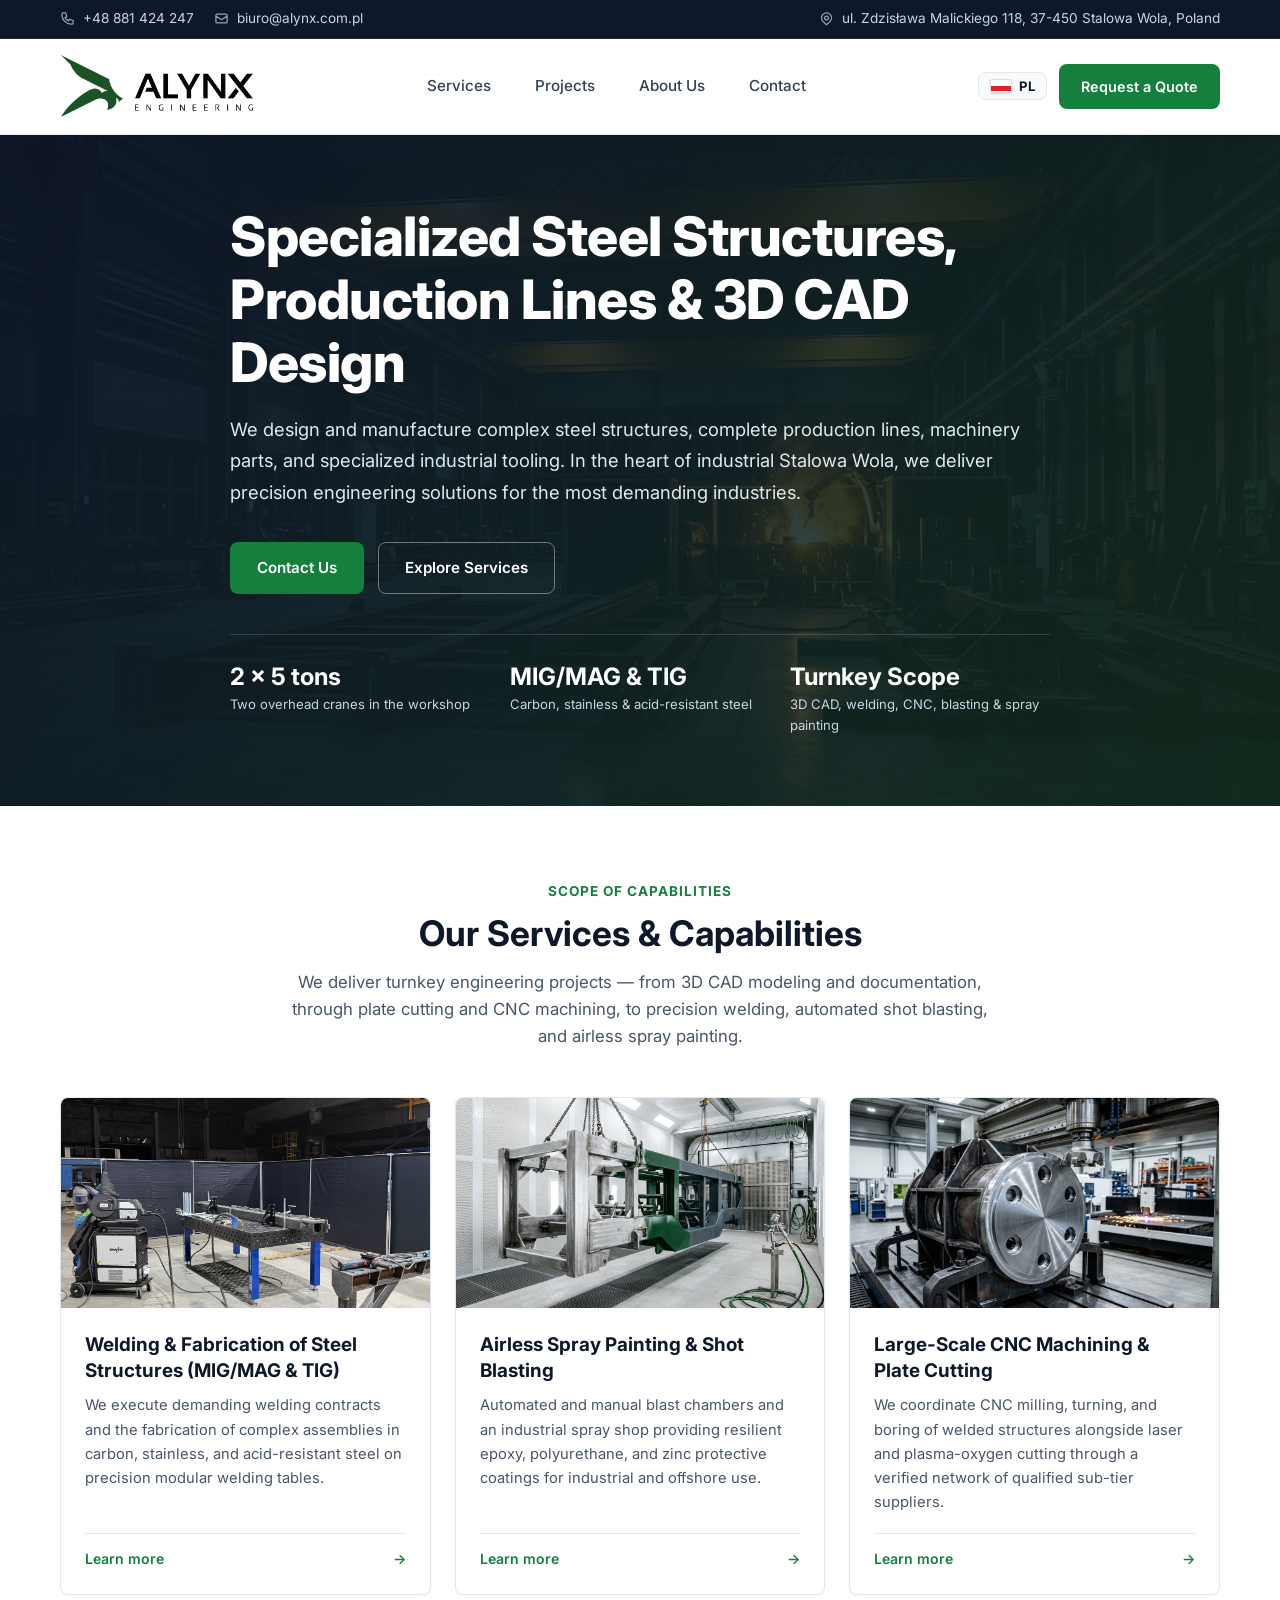
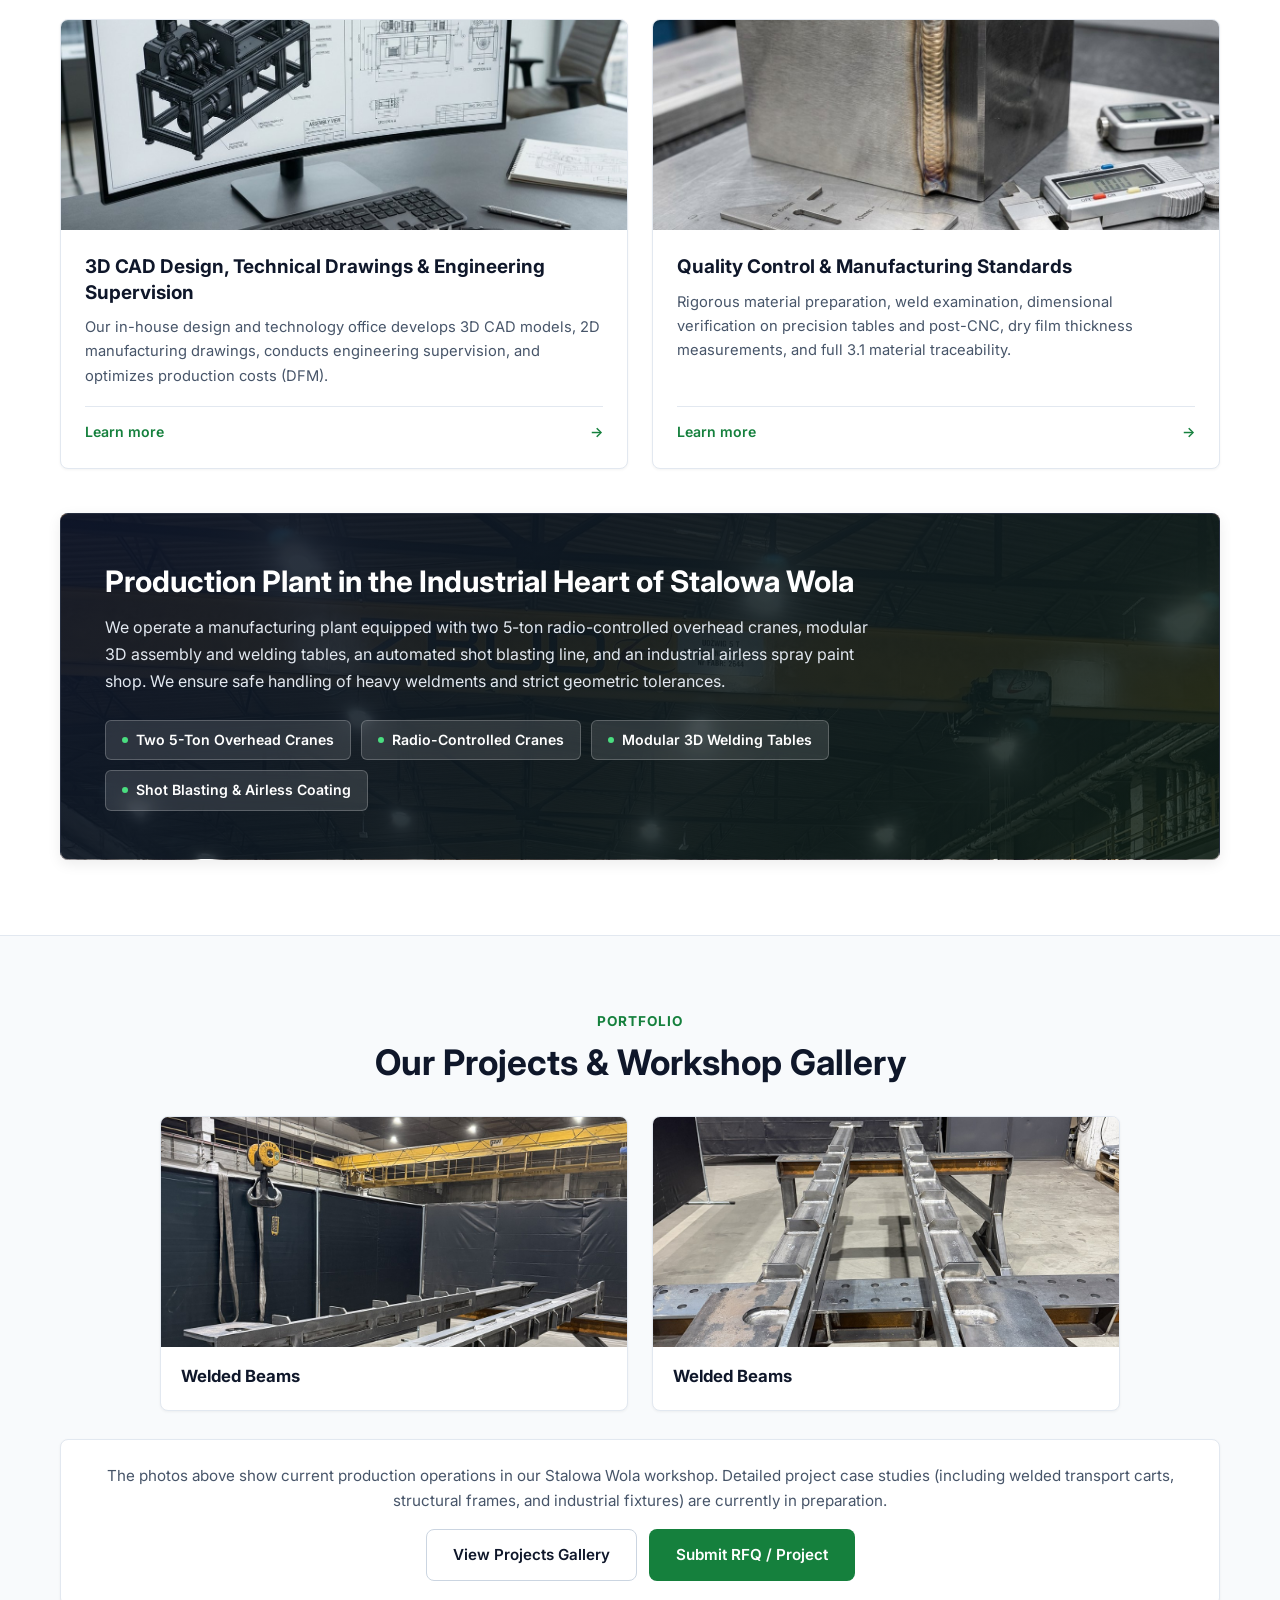
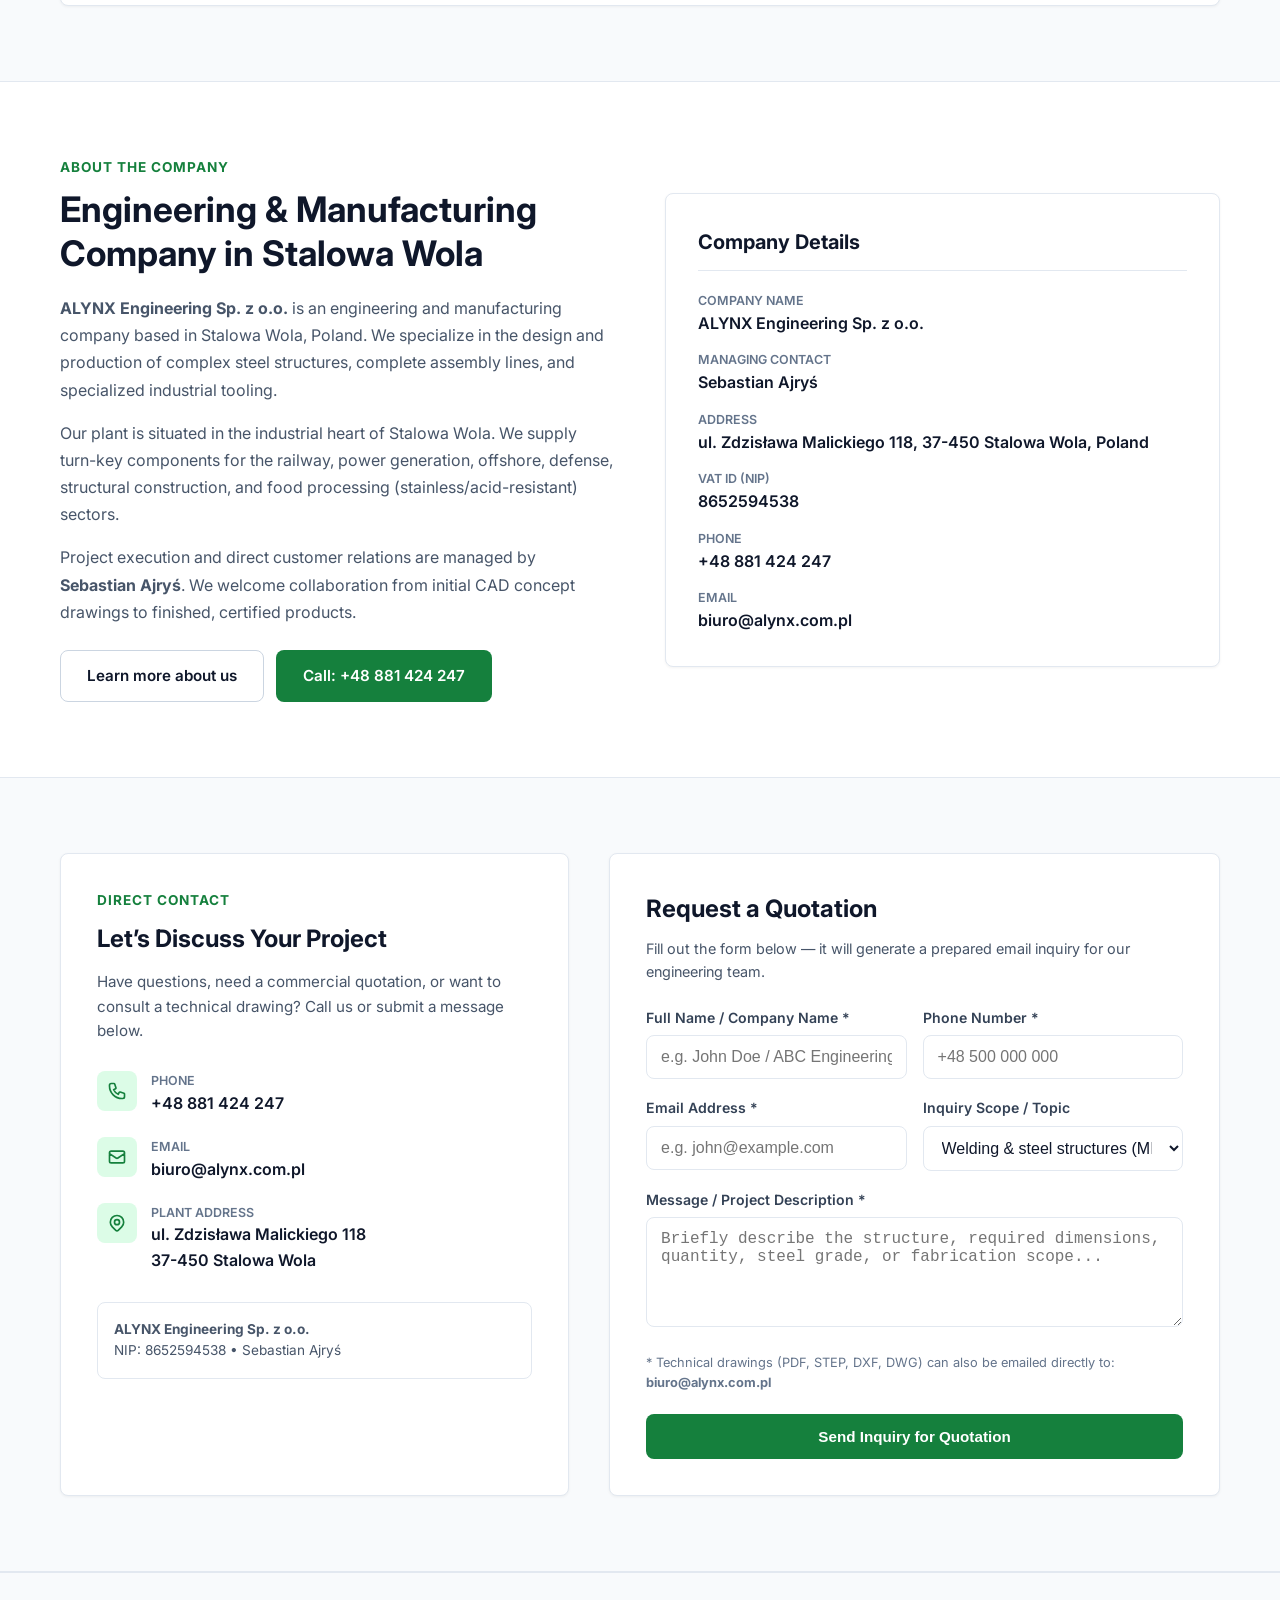
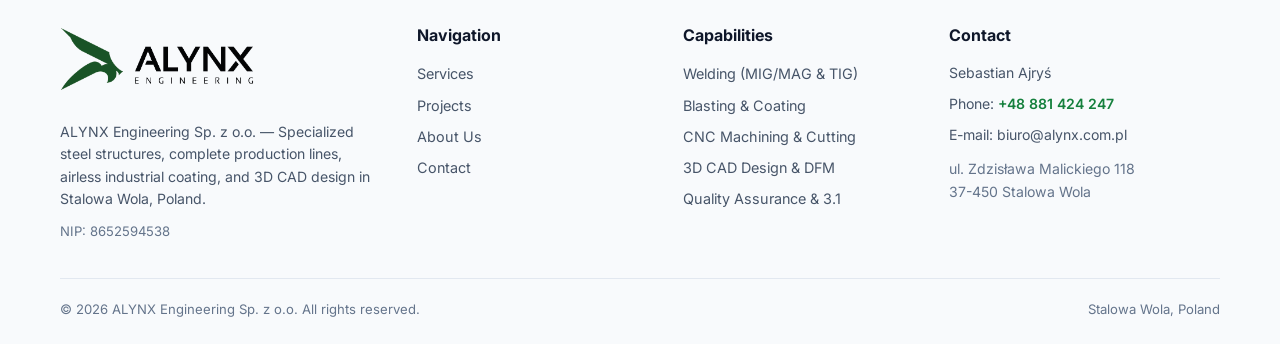
==== commit 3774caa6: "feat: recrop hall photo to remove pipes, use as background banner, and clean projects gallery to 2 p" ====
--- a/en/index.html
+++ b/en/index.html
@@ -261,22 +261,20 @@
 
       </div>
 
-      <!-- Baner możliwości hali produkcyjnej -->
-      <div class="tables-banner">
-        <div>
+      <!-- Baner możliwości hali produkcyjnej (zdjęcie w tle) -->
+      <div class="facility-banner">
+        <div class="facility-banner-overlay"></div>
+        <div class="facility-banner-content">
           <h3>Production Plant in the Industrial Heart of Stalowa Wola</h3>
           <p>
             We operate a manufacturing plant equipped with two 5-ton radio-controlled overhead cranes, modular 3D assembly and welding tables, an automated shot blasting line, and an industrial airless spray paint shop. We ensure safe handling of heavy weldments and strict geometric tolerances.
           </p>
-          <div class="tables-sizes-list">
-            <span class="tables-sizes-badge">Two 5-Ton Overhead Cranes</span>
-            <span class="tables-sizes-badge">Radio-Controlled Cranes</span>
-            <span class="tables-sizes-badge">Modular 3D Welding Tables</span>
-            <span class="tables-sizes-badge">Shot Blasting &amp; Airless Coating</span>
-          </div>
-        </div>
-        <div class="tables-banner-img">
-          <img src="../assets/images/tables/facility-hall.jpg" alt="ALYNX Engineering production plant in Stalowa Wola with two 5-ton radio-controlled cranes and welding workstations" data-lightbox="../assets/images/tables/facility-hall.jpg" data-caption="ALYNX Engineering production plant in Stalowa Wola: 5-ton radio-controlled crane and modular welding stations" style="cursor: pointer;">
+          <div class="facility-banner-badges">
+            <span class="facility-badge">Two 5-Ton Overhead Cranes</span>
+            <span class="facility-badge">Radio-Controlled Cranes</span>
+            <span class="facility-badge">Modular 3D Welding Tables</span>
+            <span class="facility-badge">Shot Blasting &amp; Airless Coating</span>
+          </div>
         </div>
       </div>
 
@@ -298,31 +296,19 @@
       <div class="gallery-grid" style="margin-bottom: 28px;">
         <div class="gallery-item">
           <div class="gallery-img-wrap">
-            <img src="../assets/images/realizacje/realizacja-01.jpg" alt="Beam assembly — fitting and welding under 5t crane" data-lightbox="../assets/images/realizacje/realizacja-01.jpg" data-caption="Beam structure — fitting and welding with 5t crane in Stalowa Wola workshop" style="cursor: pointer;">
+            <img src="../assets/images/realizacje/realizacja-01.jpg" alt="Welded Beams — assembly and welding under 5t crane" data-lightbox="../assets/images/realizacje/realizacja-01.jpg" data-caption="Welded Beams — assembly and welding with 5t crane in Stalowa Wola workshop" style="cursor: pointer;">
           </div>
           <div class="gallery-info">
-            <div class="gallery-title">Heavy Beam Assembly — Under Overhead Crane</div>
-            <div class="gallery-sub">Carbon steel welding • 5t Crane • Dimensional inspection</div>
+            <div class="gallery-title">Welded Beams</div>
           </div>
         </div>
 
         <div class="gallery-item">
           <div class="gallery-img-wrap">
-            <img src="../assets/images/realizacje/realizacja-02.jpg" alt="Precision fit-up and ribbing of steel structure" data-lightbox="../assets/images/realizacje/realizacja-02.jpg" data-caption="Precision fit-up and internal stiffening ribs on assembly workstation" style="cursor: pointer;">
+            <img src="../assets/images/realizacje/realizacja-02.jpg" alt="Welded Beams — precision fit-up and ribbing" data-lightbox="../assets/images/realizacje/realizacja-02.jpg" data-caption="Welded Beams — precision fit-up and internal stiffening ribs on assembly workstation" style="cursor: pointer;">
           </div>
           <div class="gallery-info">
-            <div class="gallery-title">Stiffener Ribbing &amp; Precision Fit-Up</div>
-            <div class="gallery-sub">Multi-pass welding • Strict dimensional tolerances</div>
-          </div>
-        </div>
-
-        <div class="gallery-item">
-          <div class="gallery-img-wrap">
-            <img src="../assets/images/realizacje/realizacja-03.jpg" alt="Weld seam detail and machined mounting slot in thick plate" data-lightbox="../assets/images/realizacje/realizacja-03.jpg" data-caption="Weld seam detail and machined slot in thick steel plate — premium finish" style="cursor: pointer;">
-          </div>
-          <div class="gallery-info">
-            <div class="gallery-title">Weld Quality &amp; Machined Pockets</div>
-            <div class="gallery-sub">Fabrication detail • Smooth weld toe transitions</div>
+            <div class="gallery-title">Welded Beams</div>
           </div>
         </div>
       </div>
--- a/assets/css/style.css
+++ b/assets/css/style.css
@@ -640,6 +640,77 @@
   display: block;
 }
 
+/* --- Baner Możliwości Hali Produkcyjnej (Tło ze zdjęciem hali wzorem Hero) --- */
+.facility-banner {
+  position: relative;
+  border-radius: var(--radius);
+  overflow: hidden;
+  background: #0F172A url('../images/tables/facility-hall.jpg') center top / cover no-repeat;
+  color: #FFFFFF;
+  box-shadow: var(--shadow-md);
+  border: 1px solid rgba(255, 255, 255, 0.1);
+  margin-top: 40px;
+}
+
+.facility-banner-overlay {
+  position: absolute;
+  inset: 0;
+  background: linear-gradient(135deg, rgba(15, 23, 42, 0.90) 0%, rgba(15, 32, 22, 0.84) 100%);
+  pointer-events: none;
+}
+
+.facility-banner-content {
+  position: relative;
+  z-index: 2;
+  padding: 48px 44px;
+  max-width: 860px;
+}
+
+.facility-banner-content h3 {
+  font-size: clamp(1.4rem, 2.4vw, 1.85rem);
+  font-weight: 700;
+  color: #FFFFFF;
+  line-height: 1.3;
+  margin-bottom: 14px;
+}
+
+.facility-banner-content p {
+  color: #E2E8F0;
+  font-size: 1rem;
+  line-height: 1.7;
+  margin-bottom: 24px;
+}
+
+.facility-banner-badges {
+  display: flex;
+  flex-wrap: wrap;
+  gap: 10px;
+}
+
+.facility-badge {
+  background-color: rgba(255, 255, 255, 0.12);
+  backdrop-filter: blur(8px);
+  -webkit-backdrop-filter: blur(8px);
+  border: 1px solid rgba(255, 255, 255, 0.22);
+  padding: 8px 16px;
+  border-radius: 6px;
+  font-weight: 600;
+  font-size: 0.88rem;
+  color: #FFFFFF;
+  display: inline-flex;
+  align-items: center;
+  gap: 8px;
+}
+
+.facility-badge::before {
+  content: "";
+  display: inline-block;
+  width: 6px;
+  height: 6px;
+  border-radius: 50%;
+  background-color: #4ADE80;
+}
+
 /* Rozwinięte bloki ofertowe dla podstrony oferta.html */
 .offer-detail-block {
   display: grid;
@@ -724,8 +795,11 @@
 /* --- Sekcja 2: Realizacje (Galeria) --- */
 .gallery-grid {
   display: grid;
-  grid-template-columns: repeat(auto-fill, minmax(320px, 1fr));
+  grid-template-columns: repeat(auto-fit, minmax(320px, 1fr));
   gap: 24px;
+  max-width: 960px;
+  margin-left: auto;
+  margin-right: auto;
 }
 
 .gallery-item {
@@ -1385,6 +1459,38 @@
     height: auto;
   }
 
+  /* Baner możliwości hali (w tle) na telefonie */
+  .facility-banner {
+    margin-top: 28px;
+  }
+
+  .facility-banner-content {
+    padding: 30px 20px;
+  }
+
+  .facility-banner-content h3 {
+    font-size: 1.25rem;
+    margin-bottom: 12px;
+  }
+
+  .facility-banner-content p {
+    font-size: 0.92rem;
+    margin-bottom: 20px;
+    line-height: 1.6;
+  }
+
+  .facility-banner-badges {
+    flex-direction: column;
+    gap: 8px;
+  }
+
+  .facility-badge {
+    width: 100%;
+    justify-content: flex-start;
+    padding: 9px 14px;
+    font-size: 0.85rem;
+  }
+
   /* Bloki szczegółów w oferta.html */
   .offer-detail-block {
     gap: 20px;
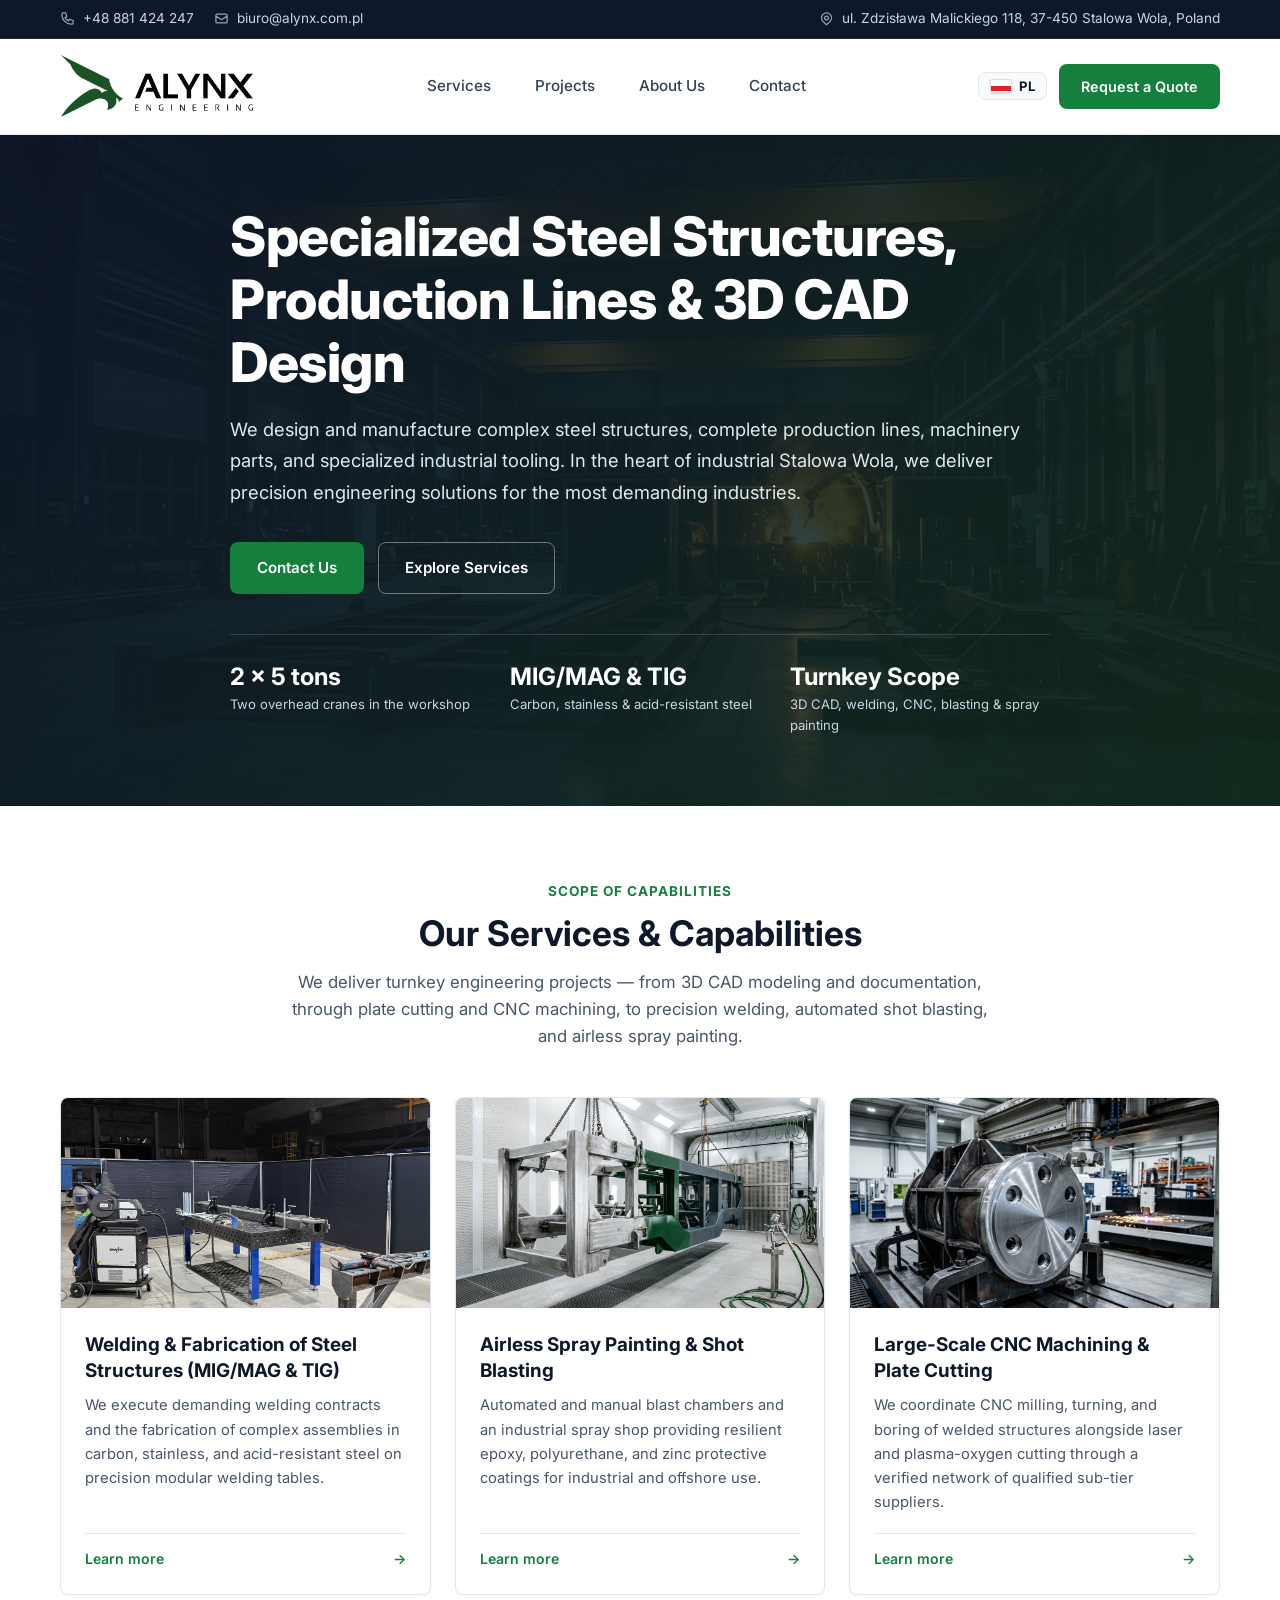
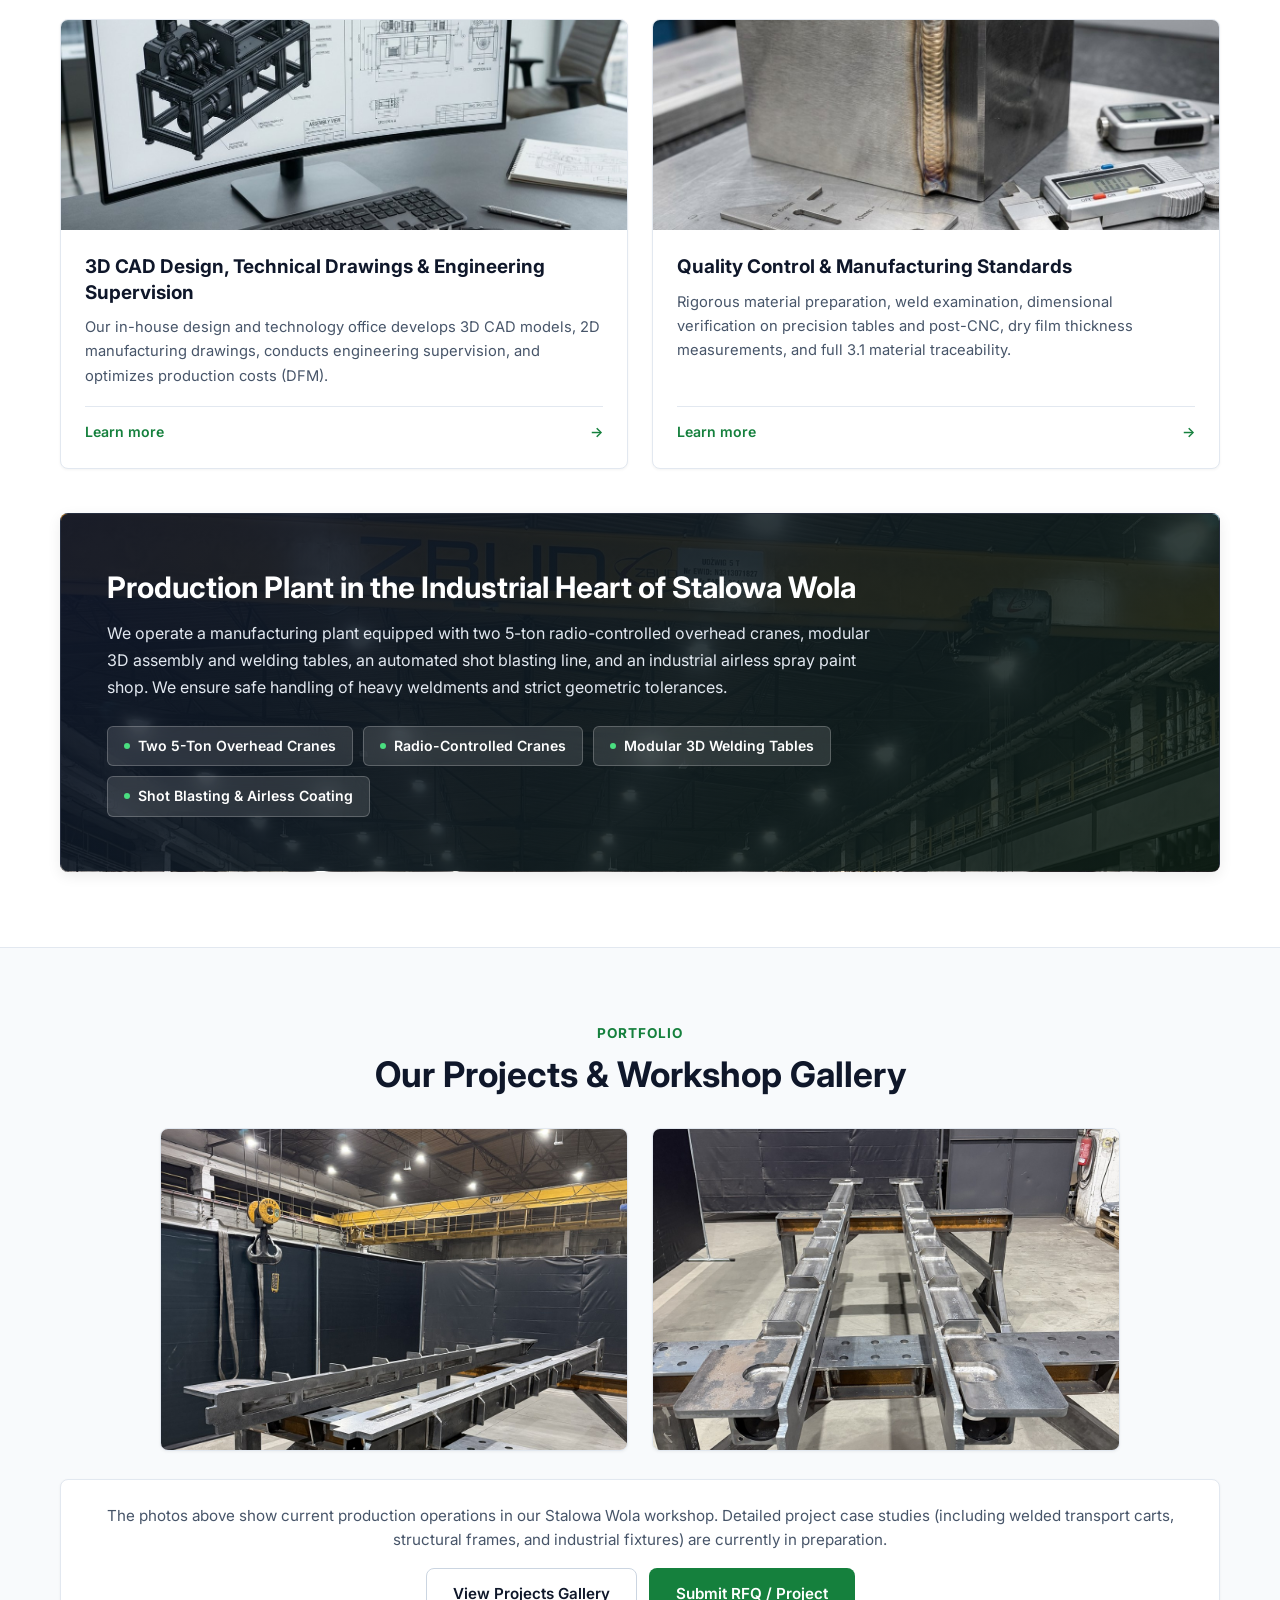
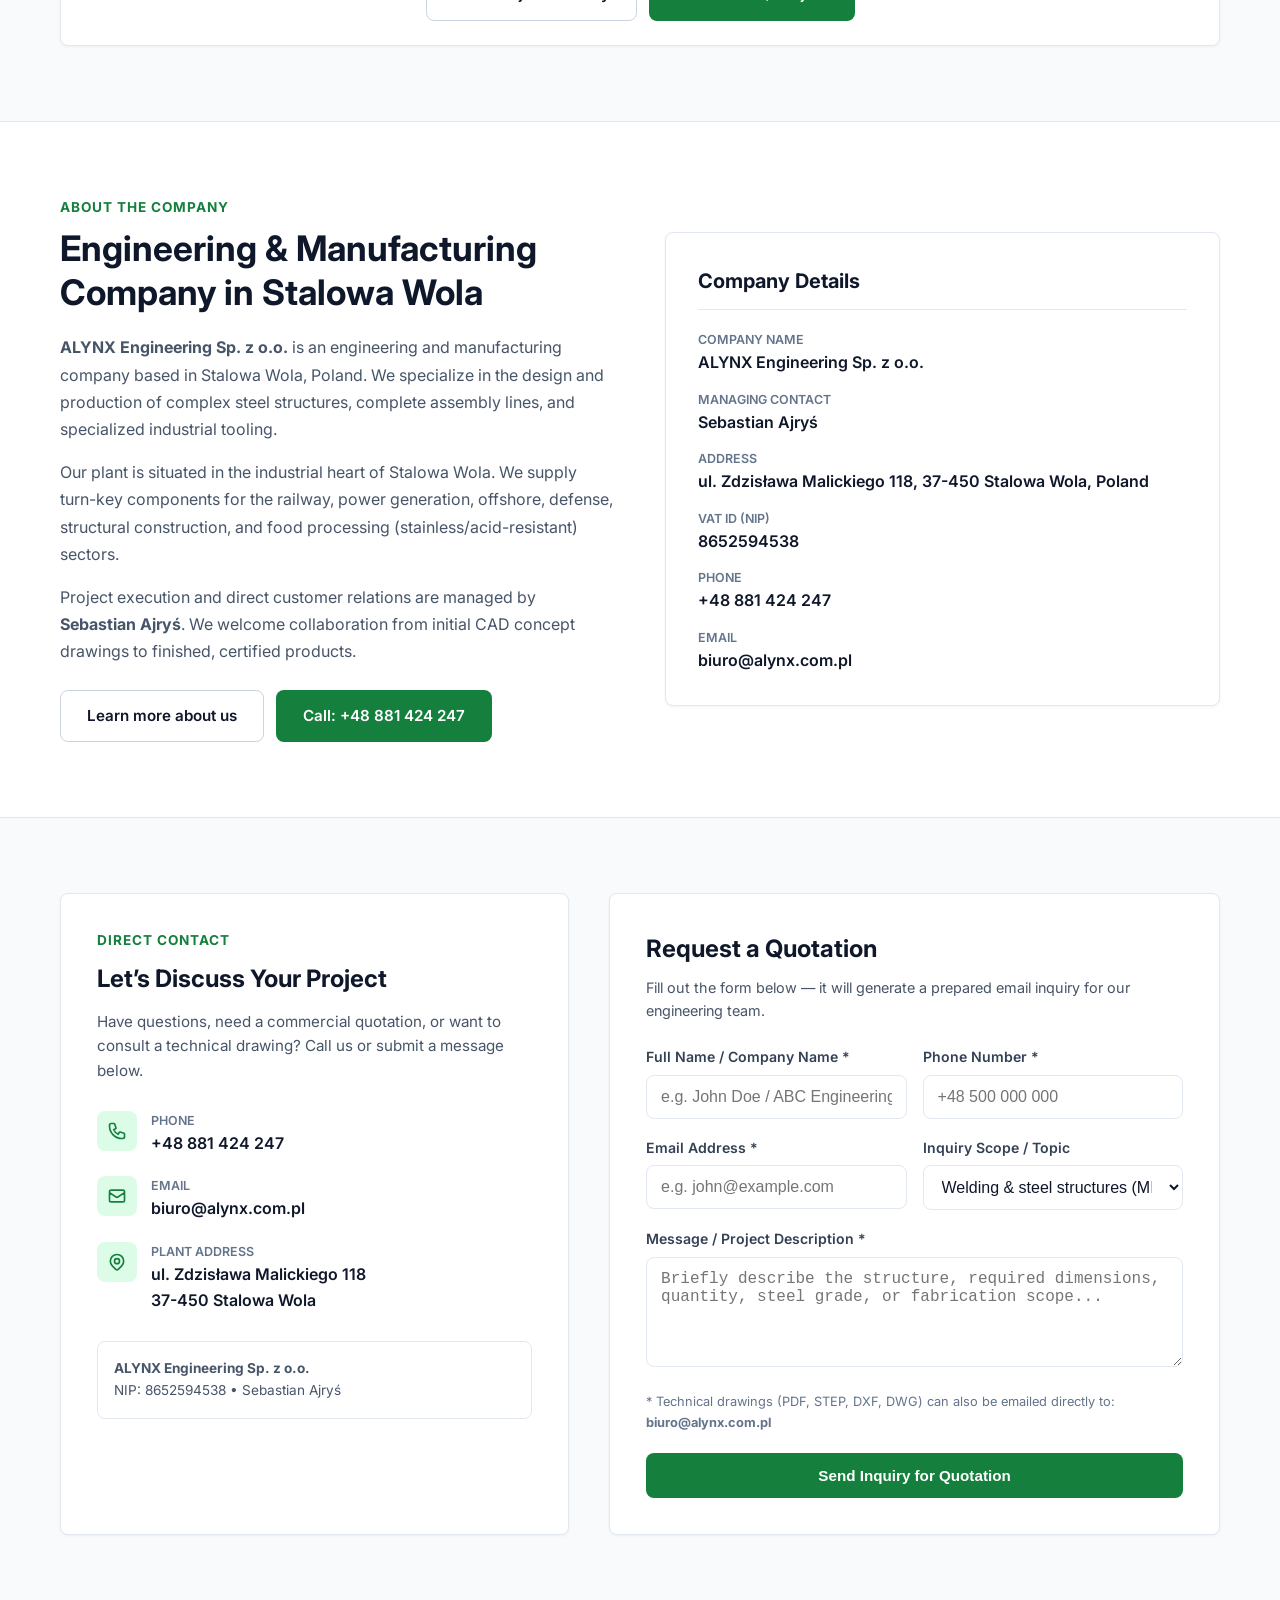
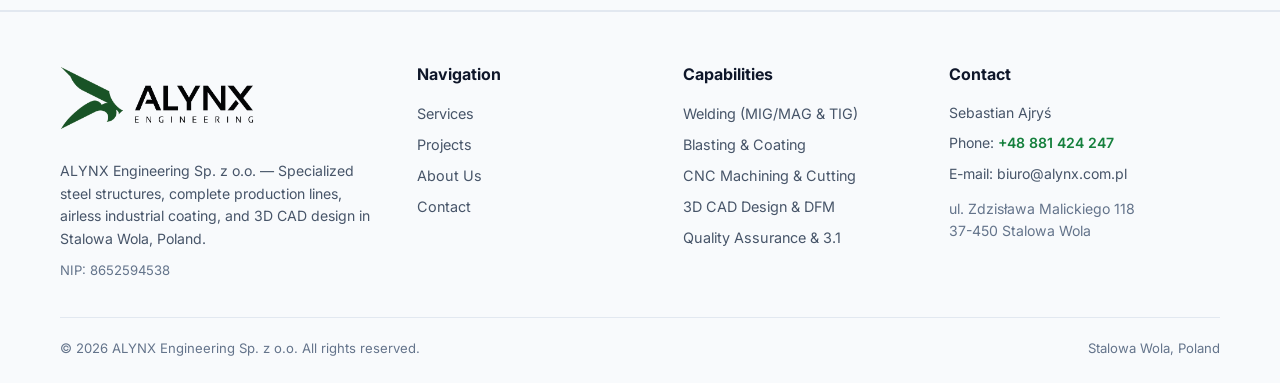
==== commit 38bf6125: "feat: show more of hall below crane without pipes/excess floor and remove subtitles in portfolio car" ====
--- a/en/index.html
+++ b/en/index.html
@@ -296,19 +296,13 @@
       <div class="gallery-grid" style="margin-bottom: 28px;">
         <div class="gallery-item">
           <div class="gallery-img-wrap">
-            <img src="../assets/images/realizacje/realizacja-01.jpg" alt="Welded Beams — assembly and welding under 5t crane" data-lightbox="../assets/images/realizacje/realizacja-01.jpg" data-caption="Welded Beams — assembly and welding with 5t crane in Stalowa Wola workshop" style="cursor: pointer;">
-          </div>
-          <div class="gallery-info">
-            <div class="gallery-title">Welded Beams</div>
+            <img src="../assets/images/realizacje/realizacja-01.jpg" alt="Structural steel assembly and welding under 5-ton crane" data-lightbox="../assets/images/realizacje/realizacja-01.jpg" data-caption="Structural steel assembly and welding with 5t crane in Stalowa Wola workshop" style="cursor: pointer;">
           </div>
         </div>
 
         <div class="gallery-item">
           <div class="gallery-img-wrap">
-            <img src="../assets/images/realizacje/realizacja-02.jpg" alt="Welded Beams — precision fit-up and ribbing" data-lightbox="../assets/images/realizacje/realizacja-02.jpg" data-caption="Welded Beams — precision fit-up and internal stiffening ribs on assembly workstation" style="cursor: pointer;">
-          </div>
-          <div class="gallery-info">
-            <div class="gallery-title">Welded Beams</div>
+            <img src="../assets/images/realizacje/realizacja-02.jpg" alt="Precision fit-up and ribbing of steel structure" data-lightbox="../assets/images/realizacje/realizacja-02.jpg" data-caption="Precision fit-up and internal stiffening ribs on assembly workstation" style="cursor: pointer;">
           </div>
         </div>
       </div>
--- a/assets/css/style.css
+++ b/assets/css/style.css
@@ -662,7 +662,7 @@
 .facility-banner-content {
   position: relative;
   z-index: 2;
-  padding: 48px 44px;
+  padding: 54px 46px;
   max-width: 860px;
 }
 
@@ -812,20 +812,28 @@
 }
 
 .gallery-item:hover {
-  transform: translateY(-3px);
+  transform: translateY(-4px);
   box-shadow: var(--shadow-md);
   border-color: #86EFAC;
 }
 
 .gallery-img-wrap {
-  height: 230px;
+  aspect-ratio: 16 / 11;
+  height: auto;
   overflow: hidden;
+  background-color: #0F172A;
 }
 
 .gallery-img-wrap img {
   width: 100%;
   height: 100%;
   object-fit: cover;
+  display: block;
+  transition: transform 0.35s ease;
+}
+
+.gallery-item:hover .gallery-img-wrap img {
+  transform: scale(1.025);
 }
 
 .gallery-info {
@@ -1521,7 +1529,8 @@
   }
 
   .gallery-img-wrap {
-    height: 210px;
+    aspect-ratio: 16 / 11;
+    height: auto;
   }
 
   .gallery-info {
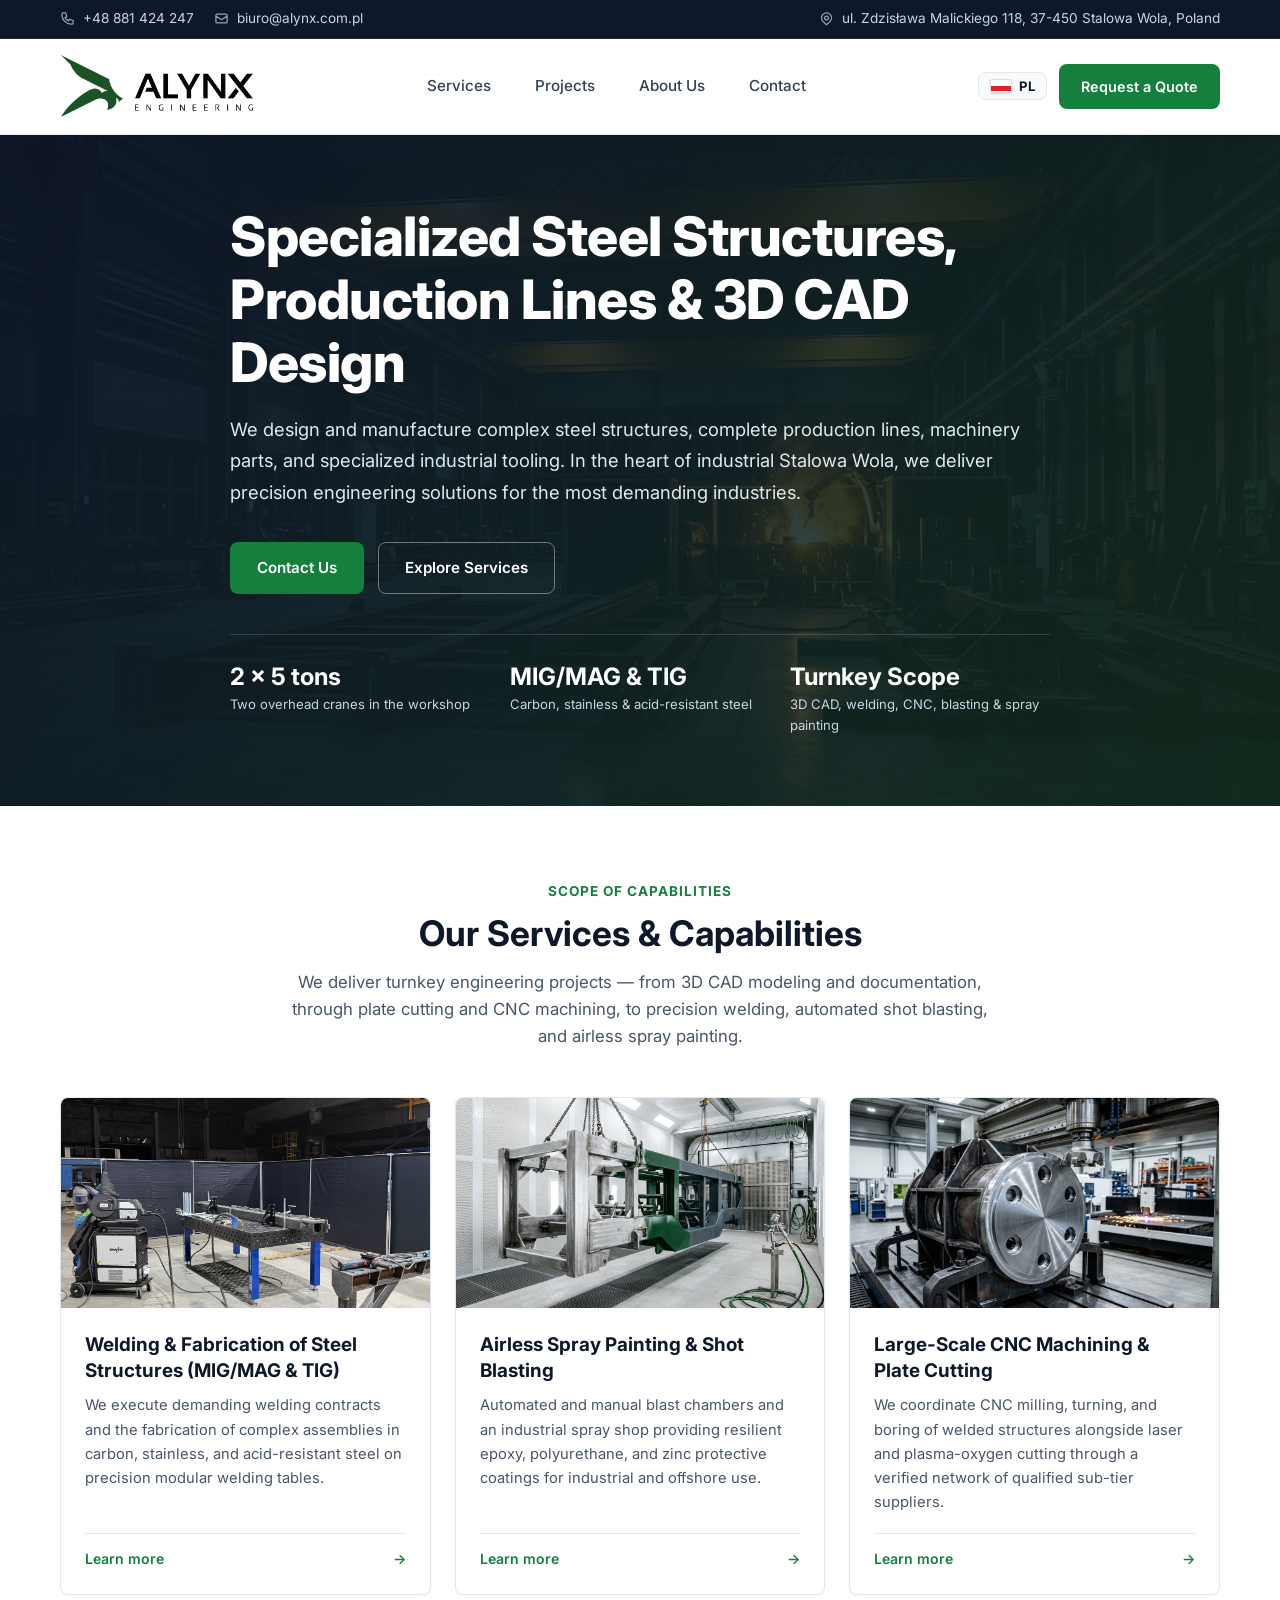
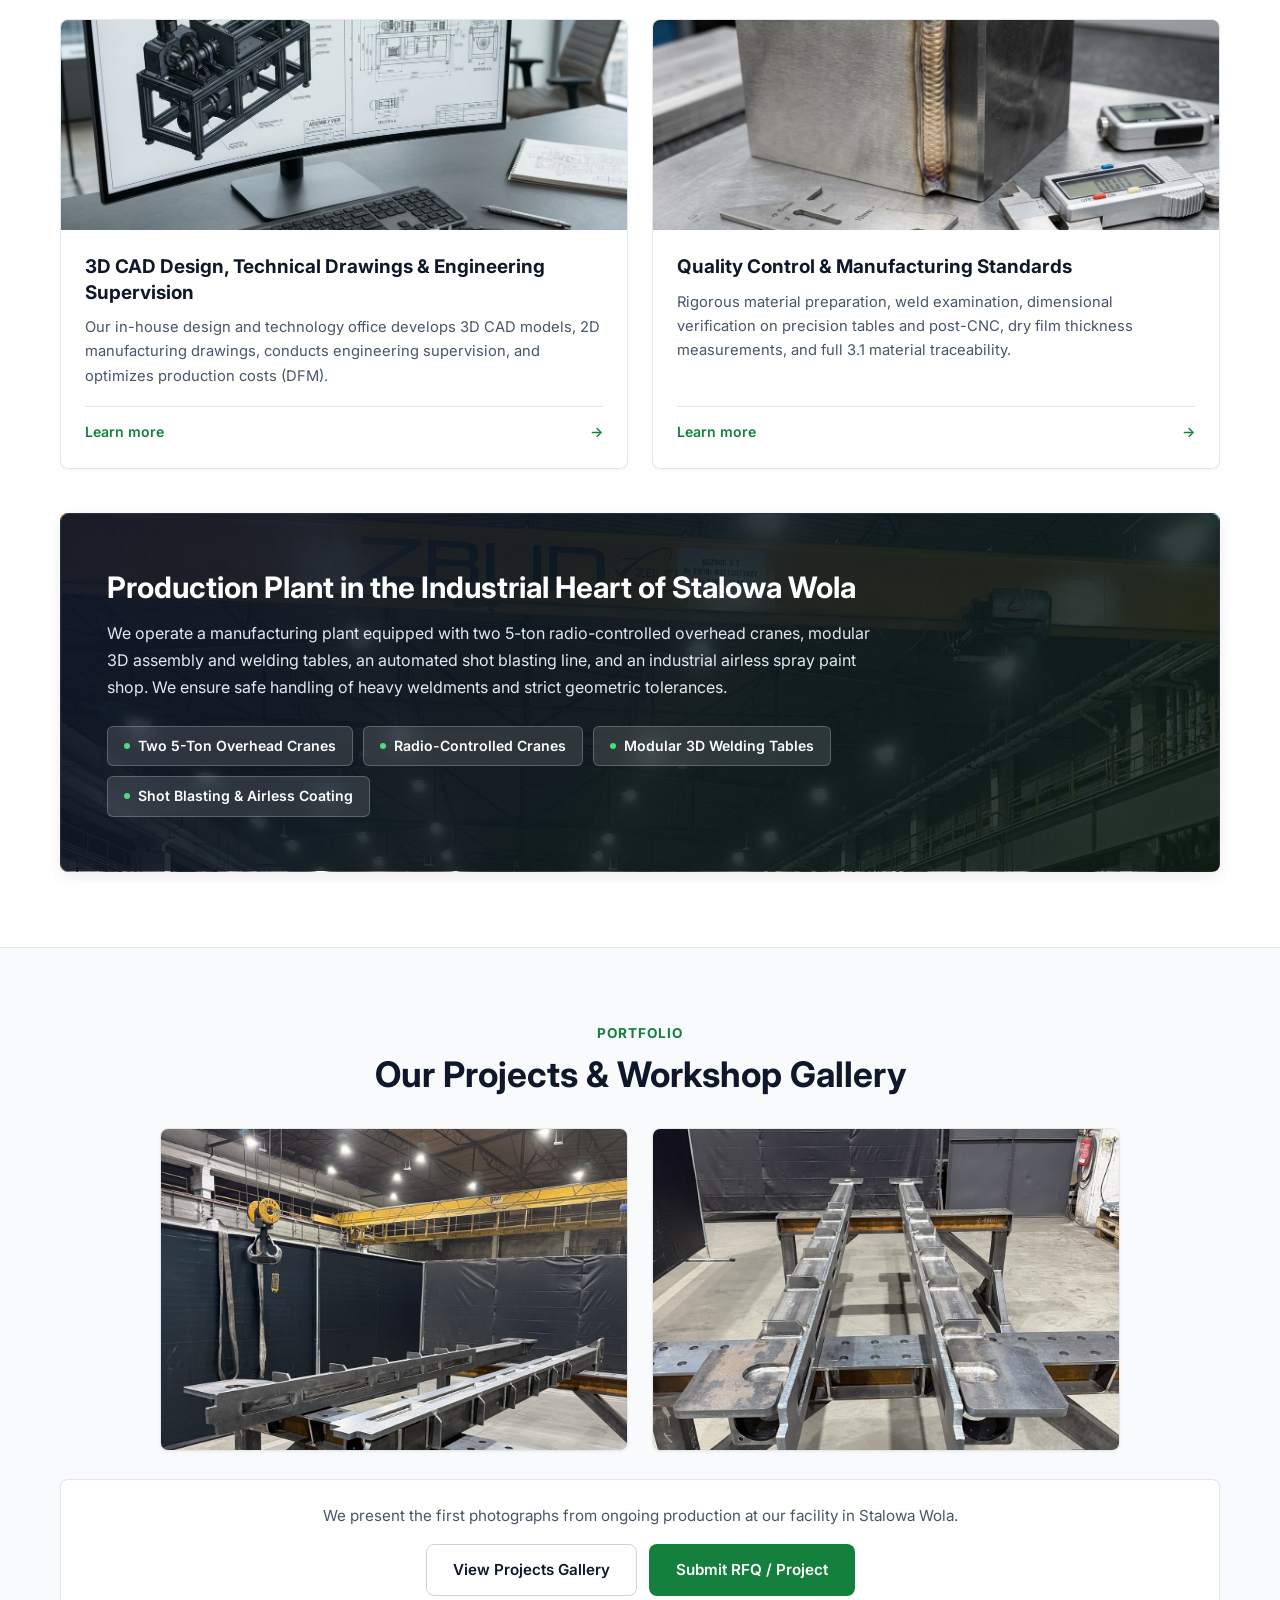
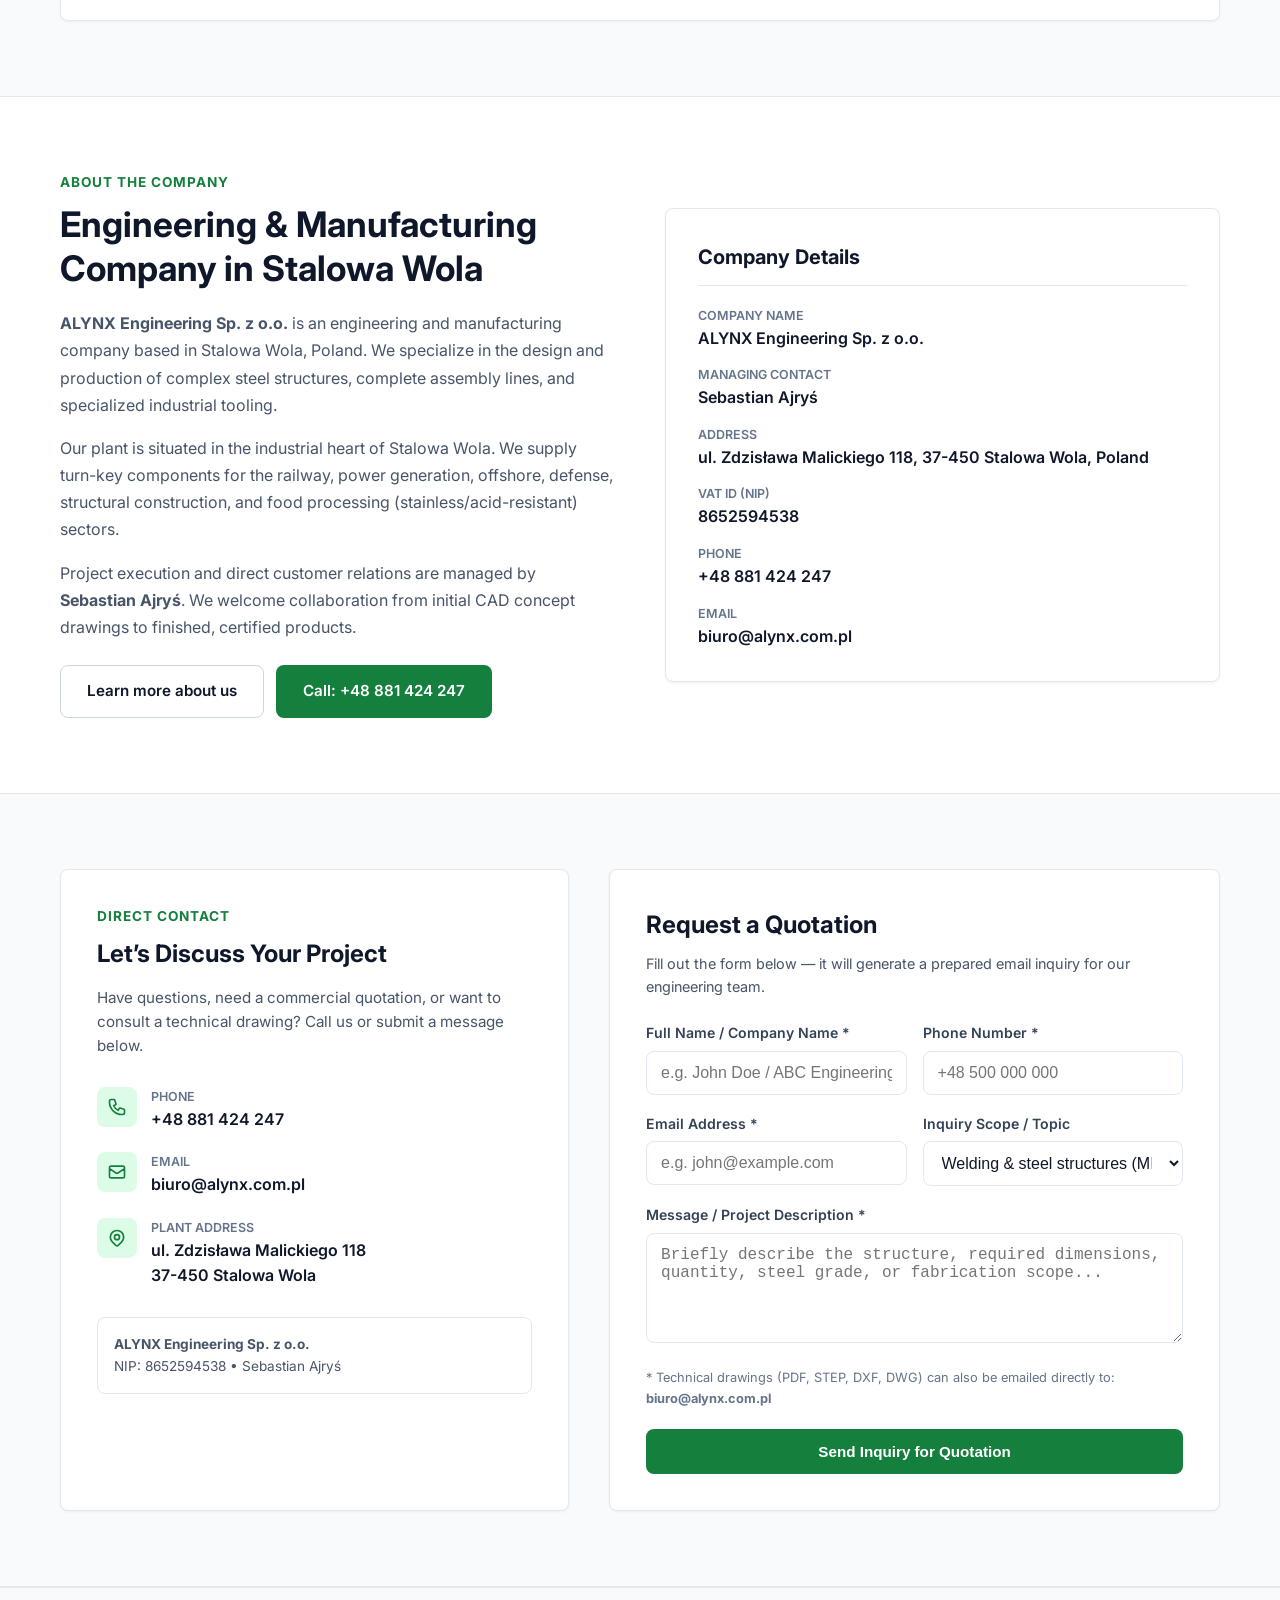
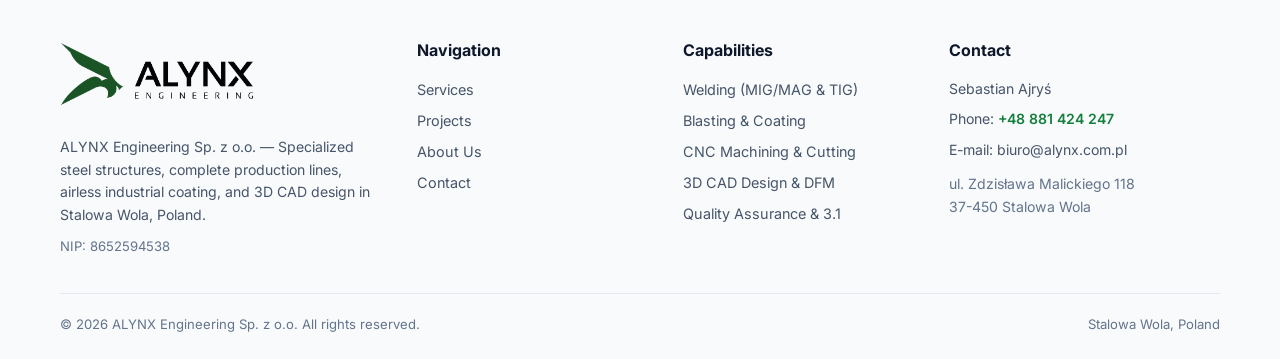
==== commit 7a791b3b: "feat: simplify realizacje description to single natural sentence" ====
--- a/en/index.html
+++ b/en/index.html
@@ -309,7 +309,7 @@
 
       <div style="background-color: #FFFFFF; border: 1px solid var(--gray-border); border-radius: var(--radius); padding: 24px; text-align: center; box-shadow: var(--shadow-sm);">
         <p style="color: var(--text-muted); font-size: 0.95rem; margin-bottom: 16px; line-height: 1.6;">
-          The photos above show current production operations in our Stalowa Wola workshop. Detailed project case studies (including welded transport carts, structural frames, and industrial fixtures) are currently in preparation.
+          We present the first photographs from ongoing production at our facility in Stalowa Wola.
         </p>
         <div style="display: flex; gap: 12px; justify-content: center; flex-wrap: wrap;">
           <a href="projects.html" class="btn btn-outline">View Projects Gallery</a>
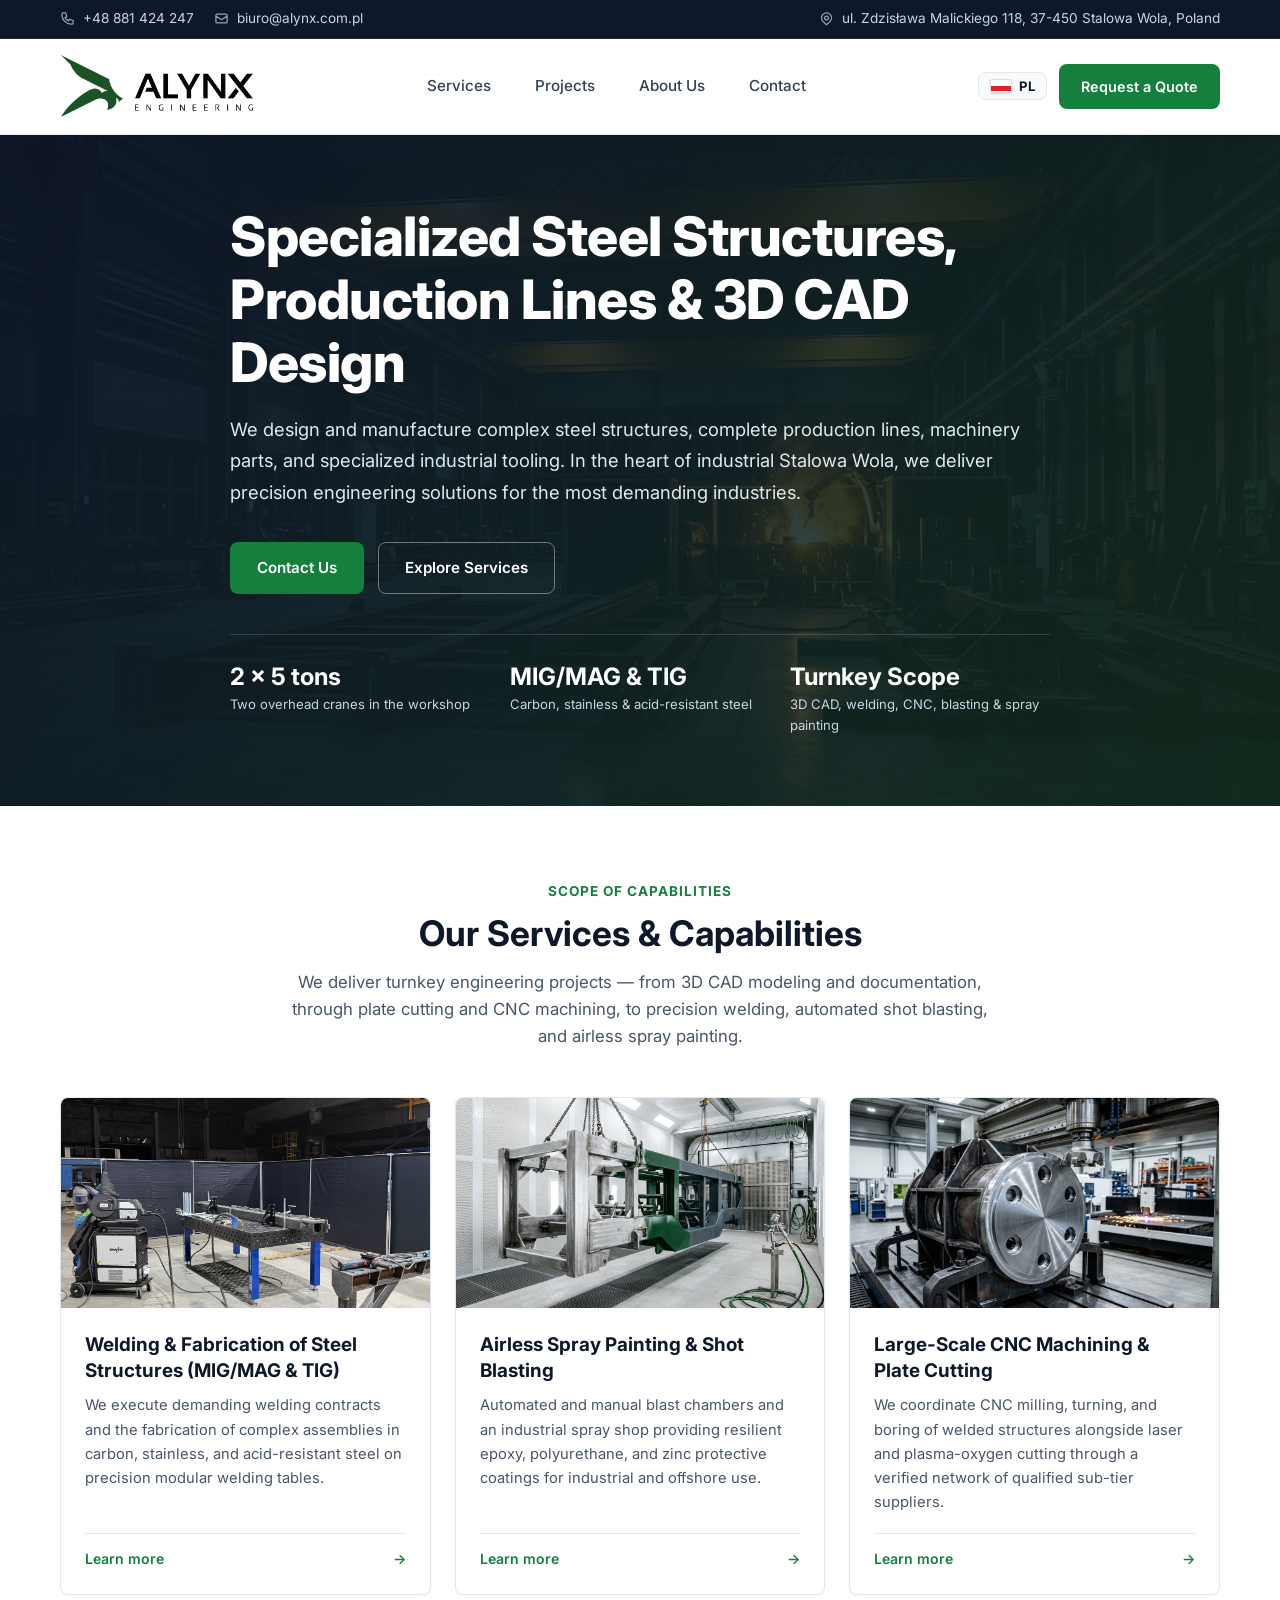
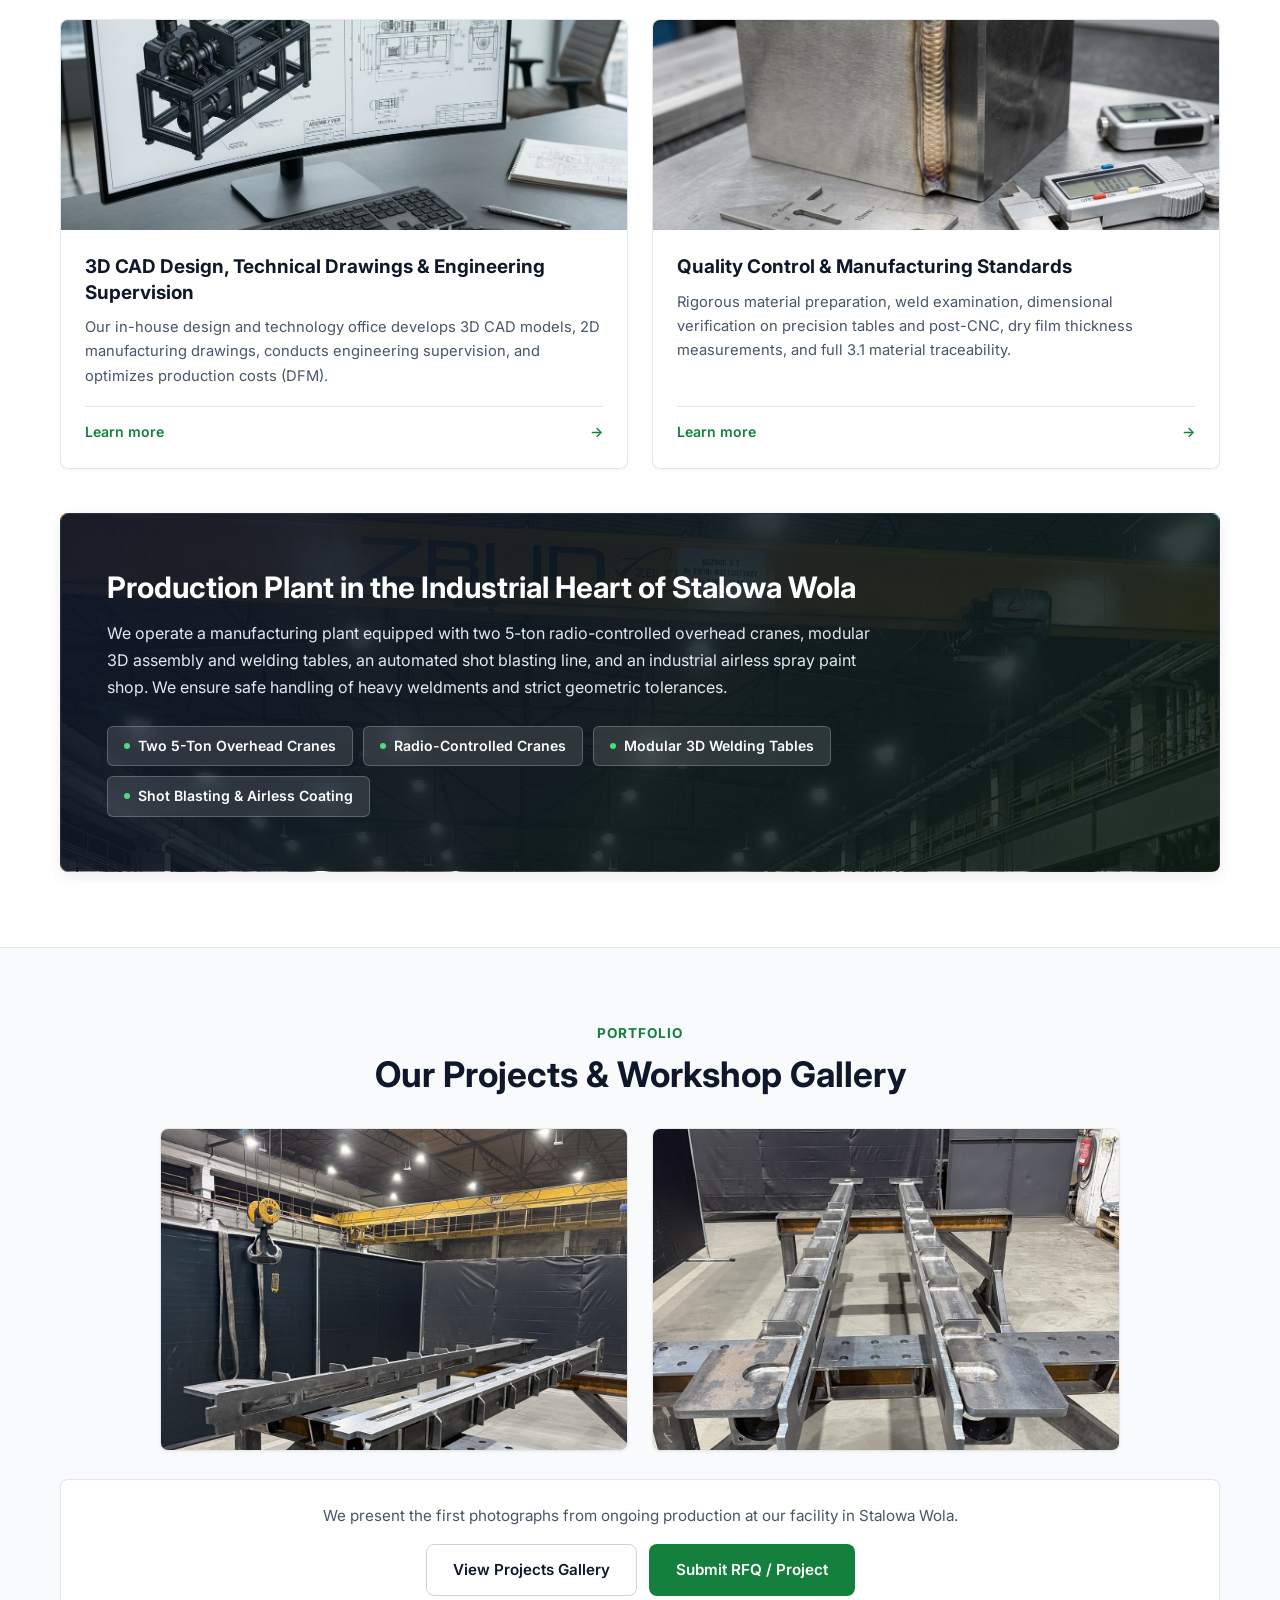
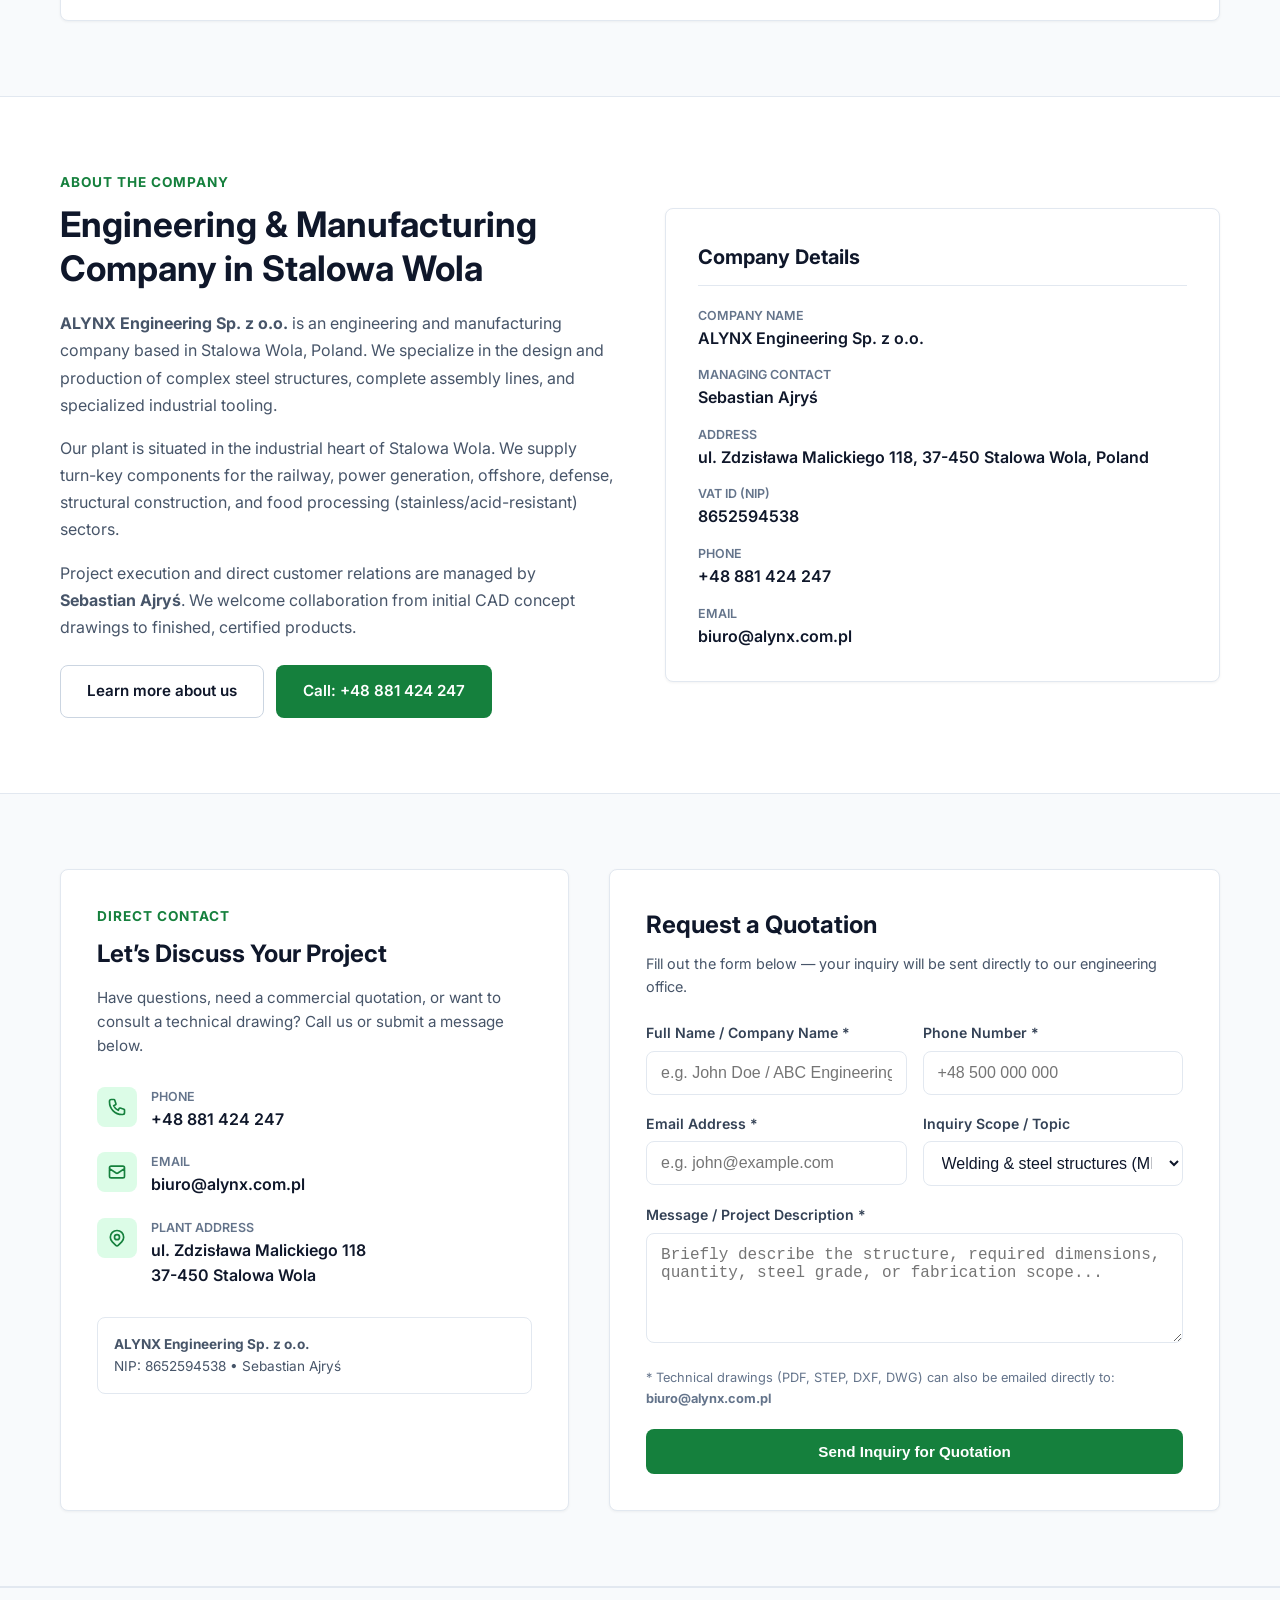
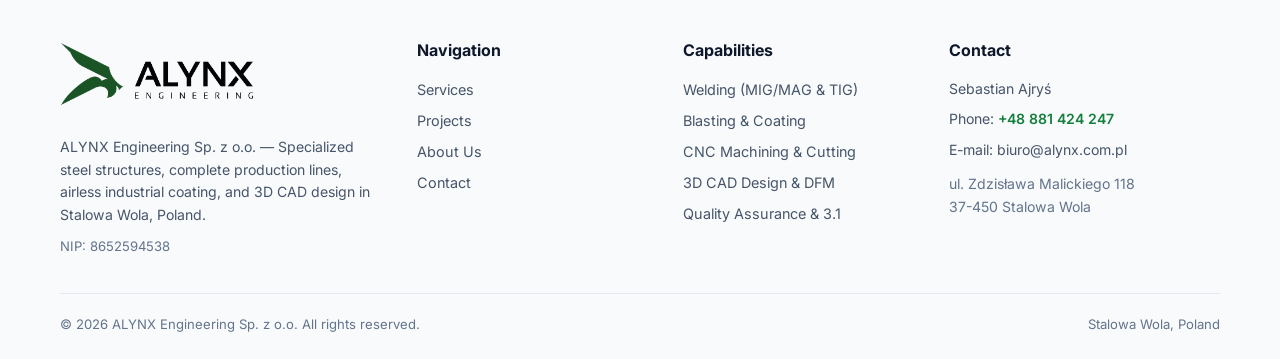
==== commit d6f15f33: "feat: align homepage contact form validation and markup with contact page" ====
--- a/en/index.html
+++ b/en/index.html
@@ -460,48 +460,57 @@
         <!-- Prawa kolumna: Formularz kontaktowy -->
         <div class="form-card">
           <h3>Request a Quotation</h3>
-          <p>Fill out the form below — it will generate a prepared email inquiry for our engineering team.</p>
-
-          <form id="contactForm">
+          <p>Fill out the form below — your inquiry will be sent directly to our engineering office.</p>
+
+          <div id="formStatus" style="display: none;"></div>
+
+          <form id="contactForm" novalidate>
+            <!-- Web3Forms anti-spam & access key -->
+            <input type="hidden" name="access_key" id="w3fKey" value="">
+            <input type="checkbox" name="botcheck" tabindex="-1" style="display: none;">
             
             <div class="form-row">
               <div class="form-group">
                 <label for="cName" class="form-label">Full Name / Company Name *</label>
-                <input type="text" id="cName" class="form-input" placeholder="e.g. John Doe / ABC Engineering" required>
+                <input type="text" id="cName" name="name" class="form-input" placeholder="e.g. John Doe / ABC Engineering" required>
+                <span class="form-error-msg" id="cNameError" style="display: none;"></span>
               </div>
               <div class="form-group">
                 <label for="cPhone" class="form-label">Phone Number *</label>
-                <input type="tel" id="cPhone" class="form-input" placeholder="+48 500 000 000" required>
+                <input type="tel" id="cPhone" name="phone" class="form-input" placeholder="+48 500 000 000" required>
+                <span class="form-error-msg" id="cPhoneError" style="display: none;"></span>
               </div>
             </div>
 
             <div class="form-row">
               <div class="form-group">
                 <label for="cEmail" class="form-label">Email Address *</label>
-                <input type="email" id="cEmail" class="form-input" placeholder="e.g. john@example.com" required>
+                <input type="email" id="cEmail" name="email" class="form-input" placeholder="e.g. john@example.com" required>
+                <span class="form-error-msg" id="cEmailError" style="display: none;"></span>
               </div>
               <div class="form-group">
                 <label for="cService" class="form-label">Inquiry Scope / Topic</label>
-                <select id="cService" class="form-select">
+                <select id="cService" name="service" class="form-select">
                   <option value="Welding & Steel Structures (MIG/MAG & TIG)">Welding &amp; steel structures (MIG/MAG &amp; TIG)</option>
                   <option value="Airless Spray Painting & Blasting">Airless spray painting &amp; shot blasting</option>
-                  <option value="Obróbka CNC i cięcie blach">Large-Scale CNC Machining &amp; Plate Cutting</option>
-                  <option value="Projektowanie CAD i dokumentacja">3D CAD Design &amp; Engineering Supervision</option>
-                  <option value="Kompleksowa realizacja pod klucz / Inne">Kompleksowa realizacja pod klucz / Inne</option>
+                  <option value="Large CNC Machining & Cutting">Large-scale CNC machining &amp; plate cutting</option>
+                  <option value="3D CAD Design & Documentation">3D CAD design &amp; engineering supervision</option>
+                  <option value="Turnkey Execution / Other">Turnkey project execution / Other</option>
                 </select>
               </div>
             </div>
 
             <div class="form-group">
               <label for="cMessage" class="form-label">Message / Project Description *</label>
-              <textarea id="cMessage" class="form-textarea" placeholder="Briefly describe the structure, required dimensions, quantity, steel grade, or fabrication scope..." required></textarea>
+              <textarea id="cMessage" name="message" class="form-textarea" placeholder="Briefly describe the structure, required dimensions, quantity, steel grade, or fabrication scope..." required></textarea>
+              <span class="form-error-msg" id="cMessageError" style="display: none;"></span>
             </div>
 
             <div style="font-size: 0.8rem; color: #64748B; margin-bottom: 20px;">
               * Technical drawings (PDF, STEP, DXF, DWG) can also be emailed directly to: <strong>biuro@alynx.com.pl</strong>
             </div>
 
-            <button type="submit" class="btn btn-primary" style="width: 100%;">
+            <button type="submit" class="btn btn-primary" id="cSubmitBtn" style="width: 100%;">
               Send Inquiry for Quotation
             </button>
 
--- a/assets/css/style.css
+++ b/assets/css/style.css
@@ -1119,6 +1119,54 @@
   gap: 16px;
 }
 
+/* Walidacja pól formularza i powiadomienia */
+.form-input.is-invalid, .form-textarea.is-invalid {
+  border-color: #EF4444 !important;
+  background-color: #FEF2F2 !important;
+}
+
+.form-error-msg {
+  font-size: 0.8rem;
+  color: #DC2626;
+  margin-top: 5px;
+  display: block;
+}
+
+.form-status-alert {
+  padding: 14px 18px;
+  border-radius: var(--radius);
+  font-size: 0.92rem;
+  line-height: 1.55;
+  margin-bottom: 20px;
+  display: flex;
+  align-items: flex-start;
+  gap: 12px;
+}
+
+.form-status-alert.success {
+  background-color: #ECFDF5;
+  border: 1px solid #A7F3D0;
+  color: #065F46;
+}
+
+.form-status-alert.error {
+  background-color: #FEF2F2;
+  border: 1px solid #FECACA;
+  color: #991B1B;
+}
+
+.form-status-alert svg {
+  flex-shrink: 0;
+  width: 20px;
+  height: 20px;
+  margin-top: 2px;
+}
+
+.btn.is-loading {
+  opacity: 0.8;
+  cursor: wait;
+}
+
 /* --- Stopka (Footer) --- */
 .site-footer {
   background-color: #F8FAFC;
